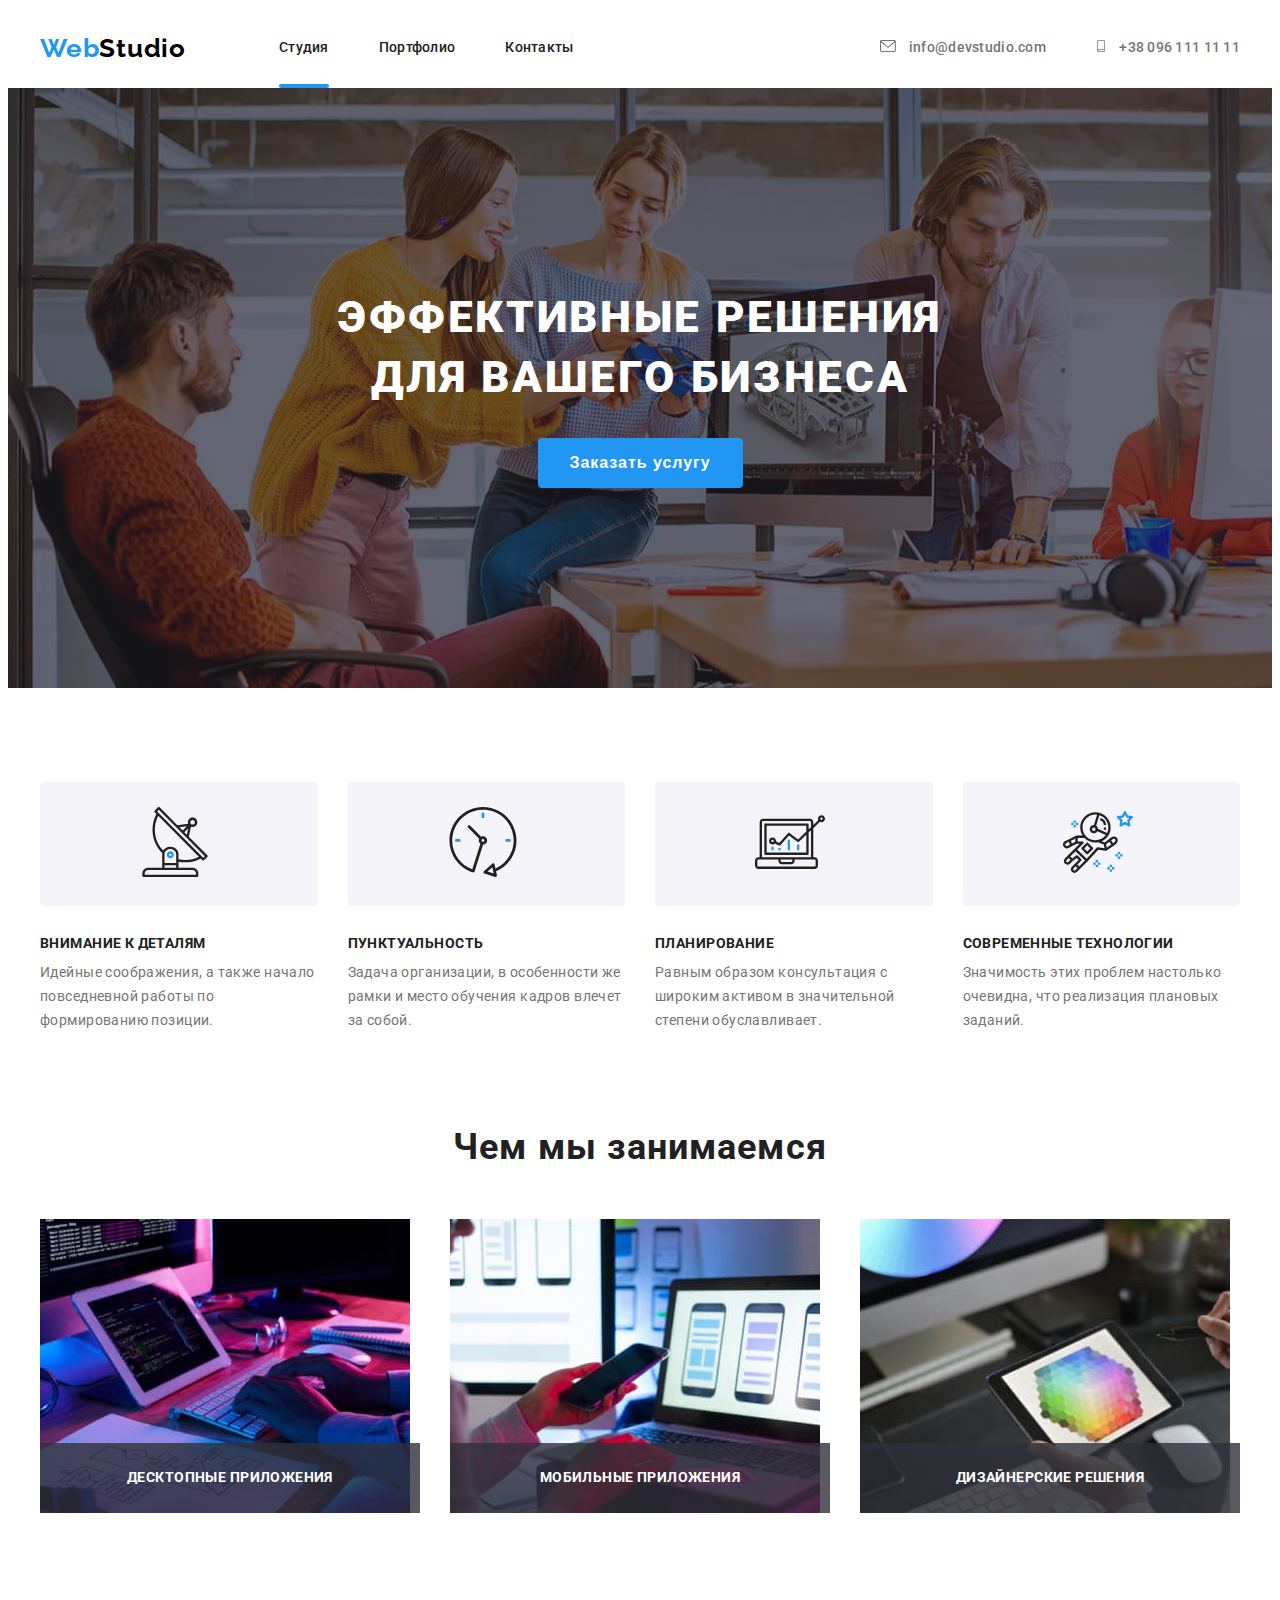
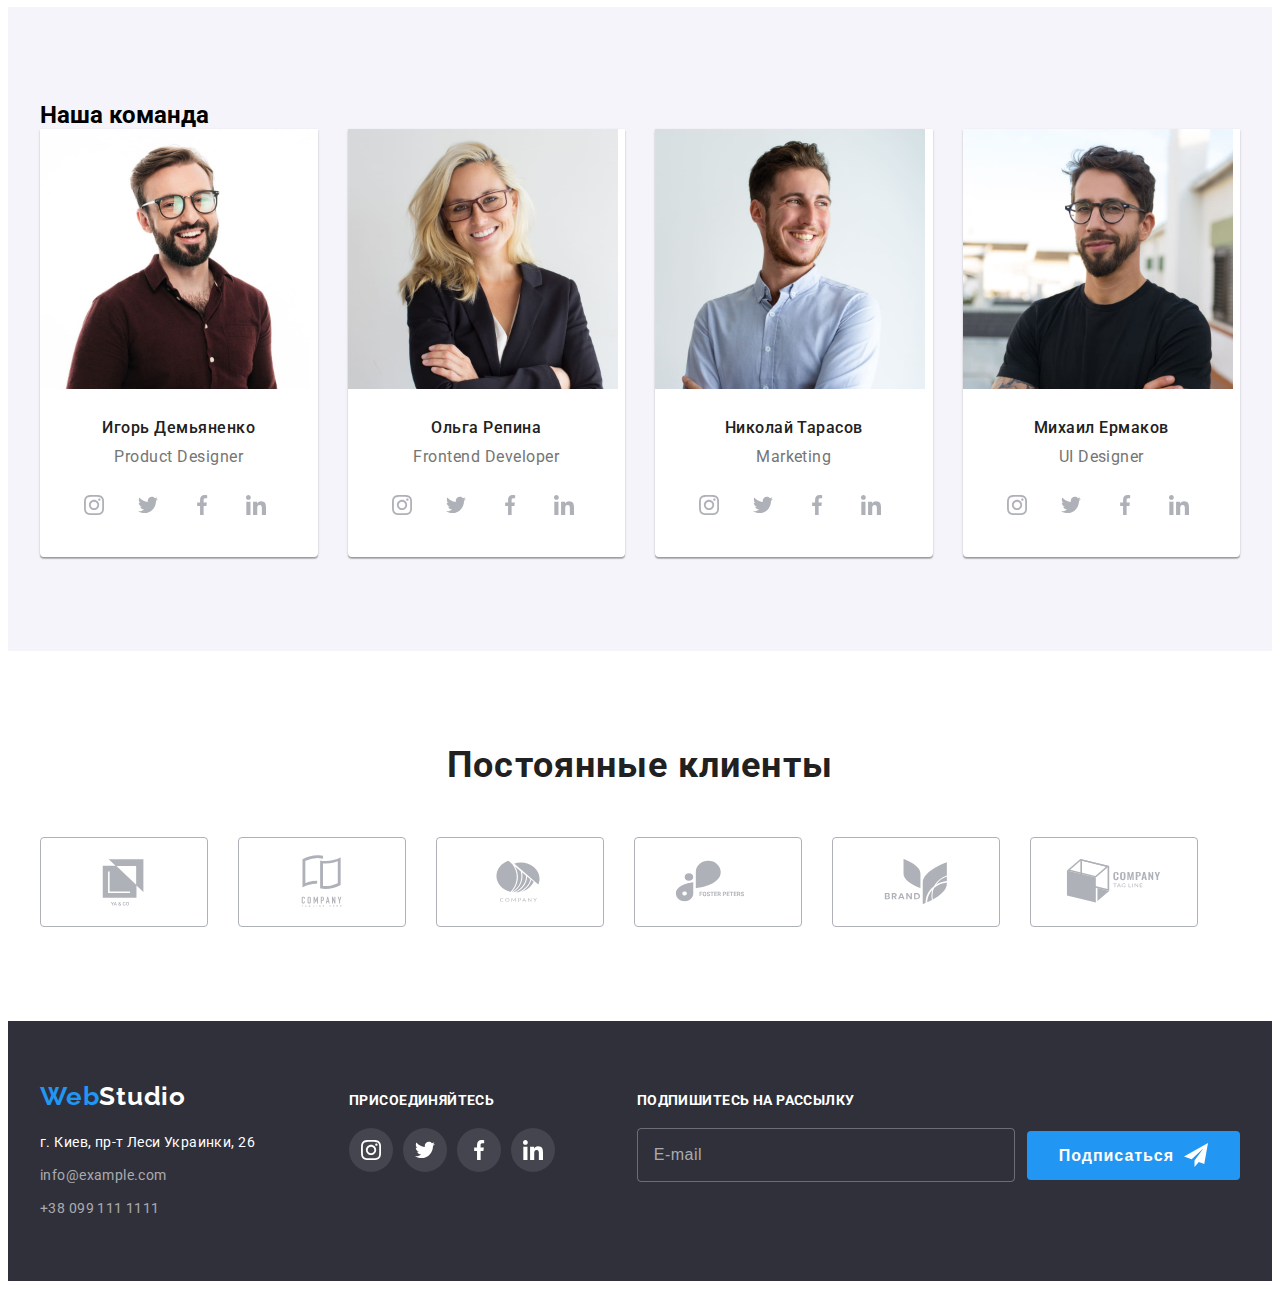
==== index.html @ 316cd16f "copy-hw-07" ====
<!DOCTYPE html>
<html lang="ru">
<head>
    <meta charset="UTF-8">
    <meta http-equiv="X-UA-Compatible" content="IE=edge">
    <meta name="viewport" content="width=device-width, initial-scale=1.0">
    <title>Document</title>
    <link rel="preconnect" href="https://fonts.googleapis.com">
    <link rel="preconnect" href="https://fonts.gstatic.com" crossorigin>
    <link href="https://fonts.googleapis.com/css2?family=Raleway:wght@700&family=Roboto:wght@400;500;700;900&display=swap"
        rel="stylesheet">
    <link rel="stylesheet" href="https://cdnjs.cloudflare.com/ajax/libs/modern-normalize/1.1.0/modern-normalize.min.css"
        integrity="sha512-wpPYUAdjBVSE4KJnH1VR1HeZfpl1ub8YT/NKx4PuQ5NmX2tKuGu6U/JRp5y+Y8XG2tV+wKQpNHVUX03MfMFn9Q=="
        crossorigin="anonymous" referrerpolicy="no-referrer" />
    <link rel="stylesheet" href="./css/styles.css">
    <link rel="stylesheet" href="./css/main.min.css">
</head>

<body>

    <header class="header">
        <div class="container flex-cont">
            <nav class="nav flex-cont">
                <a class="header__logo logo link" href="" lang="en"><span class="web">Web</span>Studio</a>
                <ul class="nav__list list">
                    <li class="nav__item"><a class="nav__link link transitions active" href="./index.html">Студия</a></li>
                    <li class="nav__item"><a class="nav__link link transitions" href="./portfolio.html">Портфолио</a></li>
                    <li class="nav__item"><a class="nav__link link transitions" href="">Контакты</a></li>
                </ul>
            </nav>
            <ul class="header__contacts-list list">
                <li class="header__contacts-item">
                    
                    <a class="header__contacts-link link transitions" href="mailto:info@devstudio.com">
                        <svg class="header__contacts-icon" width="16" height="12">
                            <use href="./images/sprite.svg#icon-envelope-1"></use>
                        </svg>
                        info@devstudio.com</a></li>
                <li class="header__contacts-item">
                    
                    <a class="header__contacts-link link transitions" href="tel:+380961111111">
                        <svg class="header__contacts-icon" width="10" height="12">
                            <use href="./images/sprite.svg#icon-smartphone-1"></use>
                        </svg>
                        +38 096 111 11 11</a></li>
            </ul>
        </div>
    </header>

    <main>

        <section class="hero section-dark-bg">
            <h1 class="hero__title">Эффективные решения<br> для вашего бизнеса</h1>
            <button class="hero__button-main button-main transitions" type="button" data-modal-open>Заказать услугу</button>
        </section>

        <section class="features section">
            <div class="container">
                <h2 class="visually-hidden">Особенности</h2>
                <ul class="features__list list">

                    <li class="features__item">
                        <div class="features__icon" >
                            <svg width="70" height="70">
                                <use href="./images/sprite.svg#icon-antenna-1-1"></use>
                            </svg>
                        </div>
                        <h3 class="features__title">Внимание к деталям</h3>
                        <p class="features__text">Идейные соображения, а также начало повседневной
                            работы по формированию позиции.</p>
                    </li>

                    <li class="features__item">
                        <div class="features__icon">
                            <svg width="70" height="70">
                                <use href="./images/sprite.svg#icon-clock-1-1"></use>
                            </svg>
                        </div>
                        <h3 class="features__title">Пунктуальность</h3>
                        <p class="features__text">Задача организации, в особенности же рамки
                            и место обучения кадров влечет за собой.</p>
                    </li>
                    <li class="features__item">
                        <div class="features__icon">
                            <svg width="70" height="70">
                                <use href="./images/sprite.svg#icon-diagram-1-1"></use>
                            </svg>
                        </div>
                        <h3 class="features__title">Планирование</h3>
                        <p class="features__text">Равным образом консультация с широким активом
                            в значительной степени обуславливает.</p>
                    </li>
                    <li class="features__item">
                        <div class="features__icon">
                            <svg width="70" height="70">
                                <use href="./images/sprite.svg#icon-astronaut-1-1"></use>
                            </svg>
                        </div>
                        <h3 class="features__title">Современные технологии</h3>
                        <p class="features__text">Значимость этих проблем настолько очевидна,
                            что реализация плановых заданий.</p>
                    </li>
                </ul>
            </div>
        </section>

        <section class="activities">
            <div class="container">
                <h2 class="activities__title">Чем мы занимаемся</h2>
                <ul class="activities__list list">
                    <li class="activities__item">
                        <img src="./images/whatwearedoing/img1.jpg" alt="Руки, котрорые пишут код"
                            width="370" height="294">
                        <div class="activities__label">Десктопные приложения</div>    
                    </li>
                    <li class="activities__item">
                        <img src="./images/whatwearedoing/img2.jpg" alt="Проверяют макет сайтя для телефона"
                            width="370" height="294">
                        <div class="activities__label">Мобильные приложения</div>
                    </li>
                    <li class="activities__item">
                        <img src="./images/whatwearedoing/img3.jpg" alt="Планшет, на котором цветной логотип"
                            width="370" height="294">
                        <div class="activities__label">Дизайнерские решения</div>
                    </li>
                </ul>
            </div>
        </section>

        <section class="ourteam section">
            <div class="container">
                <h2 class="ourteam-title">Наша команда</h2>
                <ul class="ourteam__card-list list">
                    <li class="ourteam__card-item">
                        <img src="./images/ourteam/img1.jpg" alt="Фото Игоря Демьяненко" width="270" height="260">
                        <h3 class="ourteam__name">Игорь Демьяненко</h3>
                        <p class="ourteam__profession" lang="en">Product Designer</p>
                        <ul class="ourteam__social-list list">
                            <li class="ourteam__social-item">
                                <a class="ourteam__social-link link transitions" href="">
                                    <svg class="ourteam__social-icon" width="20" height="20">
                                        <use class="transitions" href="./images/sprite.svg#icon-instagram-2-1"></use>
                                    </svg>
                                </a>       
                            </li>
                            <li class="ourteam__social-item">
                                <a class="ourteam__social-link link transitions" href="">
                                    <svg class="ourteam__social-icon" width="20" height="20">
                                        <use class="transitions" href="./images/sprite.svg#icon-twitter-1-1"></use>
                                    </svg>
                                </a>
                            </li>
                            <li class="ourteam__social-item">
                                <a class="ourteam__social-link link transitions" href="">
                                    <svg class="ourteam__social-icon" width="20" height="20">
                                        <use class="transitions" href="./images/sprite.svg#icon-facebook-1-1"></use>
                                    </svg>
                                </a>
                            </li>
                            <li class="ourteam__social-item">
                                <a class="ourteam__social-link link transitions" href="">
                                    <svg class="ourteam__social-icon" width="20" height="20">
                                        <use class="transitions" href="./images/sprite.svg#icon-linkedin-1-1"></use>
                                    </svg>
                                </a>
                            </li>
                        </ul>
                    </li>
                    <li class="ourteam__card-item">
                        <img src="./images/ourteam/img2.jpg" alt="Фото Ольги Репиной" width="270" height="260">
                        <h3 class="ourteam__name">Ольга Репина</h3>
                        <p class="ourteam__profession" lang="en">Frontend Developer</p>
                        <ul class="ourteam__social-list list">
                            <li class="ourteam__social-item">
                                <a class="ourteam__social-link link transitions" href="">
                                    <svg class="ourteam__social-icon" width="20" height="20">
                                        <use class="transitions" href="./images/sprite.svg#icon-instagram-2-1"></use>
                                    </svg>
                                </a>
                            </li>
                            <li class="ourteam__social-item">
                                <a class="ourteam__social-link link transitions" href="">
                                    <svg class="ourteam__social-icon" width="20" height="20">
                                        <use class="transitions" href="./images/sprite.svg#icon-twitter-1-1"></use>
                                    </svg>
                                </a>
                            </li>
                            <li class="ourteam__social-item">
                                <a class="ourteam__social-link link transitions" href="">
                                    <svg class="ourteam__social-icon" width="20" height="20">
                                        <use class="transitions" href="./images/sprite.svg#icon-facebook-1-1"></use>
                                    </svg>
                                </a>
                            </li>
                            <li class="ourteam__social-item">
                                <a class="ourteam__social-link link transitions" href="">
                                    <svg class="ourteam__social-icon" width="20" height="20">
                                        <use class="transitions" href="./images/sprite.svg#icon-linkedin-1-1"></use>
                                    </svg>
                                </a>
                            </li>
                        </ul>
                    </li>
                    <li class="ourteam__card-item">
                        <img src="./images/ourteam/img3.jpg" alt="Фото Николая Тарасова" width="270" height="260">
                        <h3 class="ourteam__name">Николай Тарасов</h3>
                        <p class="ourteam__profession" lang="en">Marketing</p>
                        <ul class="ourteam__social-list list">
                            <li class="ourteam__social-item">
                                <a class="ourteam__social-link link transitions" href="">
                                    <svg class="ourteam__social-icon" width="20" height="20">
                                        <use class="transitions" href="./images/sprite.svg#icon-instagram-2-1"></use>
                                    </svg>
                                </a>
                            </li>
                            <li class="ourteam__social-item">
                                <a class="ourteam__social-link link transitions" href="">
                                    <svg class="ourteam__social-icon" width="20" height="20">
                                        <use class="transitions" href="./images/sprite.svg#icon-twitter-1-1"></use>
                                    </svg>
                                </a>
                            </li>
                            <li class="ourteam__social-item">
                                <a class="ourteam__social-link link transitions" href="">
                                    <svg class="ourteam__social-icon" width="20" height="20">
                                        <use class="transitions" href="./images/sprite.svg#icon-facebook-1-1"></use>
                                    </svg>
                                </a>
                            </li>
                            <li class="ourteam__social-item">
                                <a class="ourteam__social-link link transitions" href="">
                                    <svg class="ourteam__social-icon" width="20" height="20">
                                        <use class="transitions" href="./images/sprite.svg#icon-linkedin-1-1"></use>
                                    </svg>
                                </a>
                            </li>
                        </ul>
                    </li>
                    <li class="ourteam__card-item">
                        <img src="./images/ourteam/img4.jpg" alt="Фото Михаила Ермакова" width="270" height="260">
                        <h3 class="ourteam__name">Михаил Ермаков</h3>
                        <p class="ourteam__profession" lang="en">UI Designer</p>
                        <ul class="ourteam__social-list list">
                            <li class="ourteam__social-item">
                                <a class="ourteam__social-link link transitions" href="">
                                    <svg class="ourteam__social-icon" width="20" height="20">
                                        <use class="transitions" href="./images/sprite.svg#icon-instagram-2-1"></use>
                                    </svg>
                                </a>
                            </li>
                            <li class="ourteam__social-item">
                                <a class="ourteam__social-link link transitions" href="">
                                    <svg class="ourteam__social-icon" width="20" height="20">
                                        <use class="transitions" href="./images/sprite.svg#icon-twitter-1-1"></use>
                                    </svg>
                                </a>
                            </li>
                            <li class="ourteam__social-item">
                                <a class="ourteam__social-link link transitions" href="">
                                    <svg class="ourteam__social-icon" width="20" height="20">
                                        <use class="transitions" href="./images/sprite.svg#icon-facebook-1-1"></use>
                                    </svg>
                                </a>
                            </li>
                            <li class="ourteam__social-item">
                                <a class="ourteam__social-link link transitions" href="">
                                    <svg class="ourteam__social-icon" width="20" height="20">
                                        <use class="transitions" href="./images/sprite.svg#icon-linkedin-1-1"></use>
                                    </svg>
                                </a>
                            </li>
                        </ul>
                    </li>
                </ul>
            </div>
        </section>

        <section class="clients section">
            <div class="container">
                <h2 class="clients__title">Постоянные клиенты</h2>
                <ul class="clients__list list">
                    <li class="clients__item">
                        <a class="clients__link link transitions" href="">
                            <svg class="clients__icon" width="106" height="60">
                                <use class="transitions" href="./images/sprite.svg#icon-Logo-6"></use>
                            </svg>
                        </a>
                    </li>
                    <li class="clients__item">
                        <a class="clients__link link transitions" href="">
                            <svg class="clients__icon" width="106" height="60">
                                <use class="transitions" href="./images/sprite.svg#icon-Logo-1-1"></use>
                            </svg>
                        </a>
                    </li>
                    <li class="clients__item">
                        <a class="clients__link link transitions" href="">
                            <svg class="clients__icon" width="106" height="60">
                                <use class="transitions" href="./images/sprite.svg#icon-Logo-2-1"></use>
                            </svg>
                        </a>
                    </li>
                    <li class="clients__item">
                        <a class="clients__link link transitions" href="">
                            <svg class="clients__icon" width="106" height="60">
                                <use class="transitions" href="./images/sprite.svg#icon-Logo-3-1"></use>
                            </svg>
                        </a>
                    </li>
                    <li class="clients__item">
                        <a class="clients__link link transitions" href="">
                            <svg class="clients__icon" width="106" height="60">
                                <use class="transitions" href="./images/sprite.svg#icon-Logo-4-1"></use>
                            </svg>
                        </a>
                    </li>
                    <li class="clients__item">
                        <a class="clients__link link transitions" href="">
                            <svg class="clients__icon" width="106" height="60">
                                <use class="transitions" href="./images/sprite.svg#icon-Logo-5-1"></use>
                            </svg>
                        </a>
                    </li>
                </ul>
            </div>
        </section>
    </main>

    <footer class="footer section-dark-bg">
        <h2 class="visually-hidden">Контакты<span lang="en">Webstudio</span></h2>
        <div class="container footer--flex">
            <div class="footer__contacts">   
                <a class="footer__logo link logo" href="" lang="en"><span class="web">Web</span>Studio</a>
                <address class="address footer__address">
                    <ul class="list">
                        <li class="address__item"><a class="address__link--white-text link"
                                href="https://goo.gl/maps/6n3pDnKZSii65f8L8" target="_blank" rel="noreferrer noopener">
                                г. Киев, пр-т Леси Украинки, 26</a>
                        </li>
                        <li class="address__item"><a class="address__link--grey-text link"
                                href="mailto:info@example.com">info@example.com</a>
                        </li>
                        <li class="address__item"><a class="address__link--grey-text link" 
                                href="tel:+380991111111">+38 099 111 1111</a>
                        </li>
                    </ul>
                </address>
            </div>

            <div class="footer__social">
                <h3 class="footer__title">Присоединяйтесь</h3>
                <ul class="footer__list list">
                    <li class="footer__item">
                        <a class="footer__link link transitions" href="">
                            <svg class="footer__icon" width="20" height="20">
                                <use href="./images/sprite.svg#icon-instagram-2-1"></use>
                            </svg>
                        </a>
                    </li>
                    <li class="footer__item">
                        <a class="footer__link link transitions" href="">
                            <svg class="footer__icon" width="20" height="20">
                                <use href="./images/sprite.svg#icon-twitter-1-1"></use>
                            </svg>
                        </a>
                    </li>
                    <li class="footer__item">
                        <a class="footer__link link transitions" href="">
                            <svg class="footer__icon" width="20" height="20">
                                <use href="./images/sprite.svg#icon-facebook-1-1"></use>
                            </svg>
                        </a>
                    </li>
                    <li class="footer__item">
                        <a class="footer__link link transitions" href="">
                            <svg class="footer__icon" width="20" height="20">
                                <use href="./images/sprite.svg#icon-linkedin-1-1"></use>
                            </svg>
                        </a>
                    </li>
                </ul>
            </div>

            <div class="footer__subscribe">
                <form action="#">
                    <h3 class="footer__title">Подпишитесь на рассылку</h3>
                    <div class="footer__form-field">
                        <input class="footer__input" type="email" name="subscribe-email" placeholder="E-mail"> 
                        <button class="footer__button-main button-main transitions" type="submit"><span>Подписаться</span>
                            <svg class="button-main__icon--right" width="24" height="24">
                                <use href="./images/sprite.svg#icon-icon-send-1"></use>
                            </svg>
                        </button>
                    </div>
                    
                </form>

            </div>

        </div>
    </footer>

    <div class="backdrop is-hidden" data-modal>
        <div class="modal modal-window">
            <button class="modal__close-button close-button" type="button" data-modal-close>
                <svg class="close-button__icon" width="18" height="18">
                    <use href="./images/sprite.svg#icon-close-black-opt"></use>
                </svg>
            </button>

            <form action="#">
                <b class="modal__form-title">Оставьте свои данные, мы вам перезвоним</b>

                <label class="modal__label modal__input-label">
                    Имя
                    <div class="modal__input-field">
                        <input class="modal__input transitions" type="text" name="person">
                        <svg class="modal__input-icon transitions" width="12" height="12">
                            <use href="./images/sprite.svg#icon-person-1"></use>
                        </svg>
                    </div>   
                </label>

                <label class="modal__label modal__input-label">
                    Телефон
                    <div class="modal__input-field">
                        <input class="modal__input transitions" type="tel" name="phone">
                        <svg class="modal__input-icon transitions" width="13" height="13">
                            <use href="./images/sprite.svg#icon-phone-1"></use>
                        </svg>
                    </div>   
                </label>

                <label class="modal__label modal__input-label">
                    Почта
                    <div class="modal__input-field">
                        <input class="modal__input transitions" type="email" name="email">
                        <svg class="modal__input-icon transitions" width="15" height="12">
                            <use href="./images/sprite.svg#icon-email-1"></use>
                        </svg>
                    </div>
                </label>

                <label class="modal__label modal__textarea-label">
                    Комментарий
                    <textarea class="modal__textarea transitions" name="comment" placeholder="Введите текст"></textarea>
                </label>

                <label class="checkbox modal__checkbox">
                    <input class="checkbox__input visually-hidden" type="checkbox" name="policy">
                    <div class="checkbox__wraper">
                        <svg class="checkbox__icon transitions" width="12" height="8">
                            <use href="./images/sprite.svg#icon-check-1"></use>
                        </svg>
                        <span class="modal__checkbox-text modal__checkbox-font">Соглашаюсь с рассылкой и принимаю 
                            <a href="" class="modal__policy-link modal__checkbox-font">Условия договора</a>
                        </span>
                    </div>     
                </label>

                <button class="modal__button-main button-main transitions" 
                        type="submit" data-modal-open>Отправить</button>
            </form>

        </div>
    </div>

<script src="./js/modal.js"></script>
</body>
</html>
---- css/main.min.css ----
:root{--logo-web-color: #2196f3;--logo-studio-header-color: #000000;--logo-studio-footer-color: #ffffff;--main-title-color: #212121;--main-text-color: #757575;--accent-color: #2196f3;--darkbg-text-color: #ffffff;--first-bg-color: #2f303a;--second-bg-color: #f5f4fa;--icon-color: #afb1b8;--main-btn-hover-bg-color: #188ce8}body{font-family:'Roboto', sans-serif}p,h1,h2,h3,h4,h5,h6{margin-top:0;margin-bottom:0}ul{margin-top:0;margin-bottom:0;padding-left:0}img{display:block;max-width:100%;height:auto}.link{text-decoration:none}.list{list-style:none}.visually-hidden{position:absolute;width:1px;height:1px;margin:-1px;padding:0;overflow:hidden;border:0;clip:rect(0 0 0 0)}.section{padding-top:94px;padding-bottom:94px}.container{width:1200px;padding-left:15px;padding-right:15px;margin:0 auto}.is-hidden{opacity:0;pointer-events:none;visibility:hidden}.active{position:relative;color:var(--accent-color)}.active::after{content:'';display:block;position:absolute;left:0;bottom:0;width:100%;height:4px;background-color:var(--accent-color);border-radius:2px}.flex-cont,.checkbox__wraper,.footer__form-field,.footer__button-main{display:flex;align-items:center}.button-main{border:0px;border-radius:4px;background:var(--accent-color);font-weight:700;font-size:16px;line-height:1.87;letter-spacing:.06em;color:#fff}.button-main:hover,.button-main:focus{background-color:var(--main-btn-hover-bg-color);box-shadow:0px 4px 4px rgba(0,0,0,0.15)}.close-button{display:block;padding:6px;background:#ffffff;border:1px solid rgba(0,0,0,0.1);border-radius:50%}.close-button__icon{display:block}.transitions{transition-property:background-color, color, box-shadow, fill, border-color;transition-duration:250ms;transition-timing-function:cubic-bezier(0.4, 0, 0.2, 1)}.logo{display:block;margin-right:93px;font-family:Raleway, sans-serif;font-weight:700;font-size:26px;line-height:1.19;letter-spacing:0.03em}.web{color:var(--logo-web-color)}.nav__list{display:flex}.nav__item:not(:last-child){margin-right:50px}.nav__link,.header__contacts-link{display:block;padding-top:32px;padding-bottom:32px;font-weight:500;font-size:14px;line-height:1.14;letter-spacing:.02em;color:var(--main-title-color)}.nav__link:hover,.header__contacts-link:hover,.nav__link:focus,.header__contacts-link:focus{color:var(--accent-color)}.filter{display:flex;justify-content:center}.filter__item:not(:last-child){margin-right:8px}.filter__button{padding:6px 22px;font-weight:500;font-size:16px;line-height:1.62;letter-spacing:.03em;color:var(--main-title-color);background-color:var(--second-bg-color);border:0px;border-radius:4px}.filter__button:hover,.filter__button:focus{background-color:var(--accent-color);color:var(--darkbg-text-color);box-shadow:0px 3px 1px rgba(0,0,0,0.1),0px 1px 2px rgba(0,0,0,0.08),0px 2px 2px rgba(0,0,0,0.12)}.address{font-style:normal;font-weight:400;font-size:14px;line-height:1.71;letter-spacing:0.03em}.address__item:not(:first-child){margin-top:9px}.address__link--white-text{color:var(--darkbg-text-color)}.address__link--grey-text{color:rgba(255,255,255,0.6)}.backdrop{position:fixed;top:0;left:0;width:100vw;height:100vh;background-color:rgba(0,0,0,0.2)}.modal-window{position:absolute;background-color:#ffffff;box-shadow:0px 1px 3px rgba(0,0,0,0.12),0px 1px 1px rgba(0,0,0,0.14),0px 2px 1px rgba(0,0,0,0.2);border-radius:4px}.checkbox{display:block}.checkbox__input:focus+.checkbox__wraper .checkbox__icon{background-color:var(--accent-color);border:none}.checkbox__icon{margin-right:8px;width:16px;height:15px;border:2px solid #212121;border-radius:2px}.header--border-bottom{border-bottom:1px solid #ececec}.header__logo{color:var(--logo-studio-header-color)}.header__contacts-link{color:var(--main-text-color)}.header__contacts-link:hover,.header__contacts-link:focus{color:var(--accent-color)}.header__contacts-list{display:flex;margin-left:auto}.header__contacts-item:not(:last-child){margin-right:50px}.header__contacts-icon{margin-right:10px;fill:currentColor}.hero{padding-top:200px;padding-bottom:200px;text-align:center;background-image:linear-gradient(rgba(47,48,58,0.4), rgba(47,48,58,0.4)),url(../images/hero/hero-img-opt.jpg)}.section-dark-bg{background-color:var(--first-bg-color)}.hero__title{font-weight:900;font-size:44px;line-height:1.36;letter-spacing:.06em;color:var(--darkbg-text-color);text-transform:uppercase}.hero__button-main{margin-top:30px;padding:10px 32px}.features__list{display:flex;margin-right:-30px}.features__item{flex-basis:calc(100% / 4 - 30px);margin-right:30px}.features__icon{padding:25px 100px;background-color:var(--second-bg-color);border-radius:4px}.features__title{margin-top:30px;text-transform:uppercase;font-weight:700;font-size:14px;line-height:1.14;letter-spacing:.03em;color:var(--main-title-color)}.features__text{margin-top:10px;font-weight:400;font-size:14px;line-height:1.71;letter-spacing:.03em;color:var(--main-text-color)}.activities{padding-bottom:94px}.activities__list{display:flex;margin-right:-30px}.activities__item{position:relative;flex-basis:calc(100% / 3 - 30px);margin-right:30px}.activities__label{position:absolute;width:100%;left:0;bottom:0;padding-top:27px;padding-bottom:27px;text-align:center;text-transform:uppercase;background-color:rgba(47,48,58,0.8);font-weight:700;font-size:14px;line-height:1.14;letter-spacing:.03em;color:var(--darkbg-text-color)}.activities__title,.ourteam__title,.clients__title{margin-bottom:50px;text-align:center;font-weight:700;font-size:36px;line-height:1.16;letter-spacing:.03em;color:var(--main-title-color)}.ourteam{background-color:var(--second-bg-color)}.ourteam__card-list{display:flex;margin-right:-30px}.ourteam__card-item{flex-basis:calc(100% / 4 - 30px);margin-right:30px;padding-bottom:30px;background-color:#ffffff;text-align:center;box-shadow:0px 1px 3px rgba(0,0,0,0.12),0px 1px 1px rgba(0,0,0,0.14),0px 2px 1px rgba(0,0,0,0.2);border-radius:0px 0px 4px 4px}.ourteam__name{margin-top:30px;font-weight:500;font-size:16px;line-height:1.18;letter-spacing:.03em;color:var(--main-title-color)}.ourteam__profession{margin-top:10px;font-weight:400;font-size:16px;line-height:1.18;letter-spacing:.03em;color:var(--main-text-color)}.ourteam__social-list{display:flex;align-items:center;margin-top:16px;padding-left:32px;padding-right:32px}.ourteam__social-link{display:block;padding:12px;border-radius:50%}.ourteam__social-link:hover,.ourteam__social-link:focus,.ourteam__social-link:hover use,.ourteam__social-link:focus use{background-color:var(--accent-color);fill:var(--darkbg-text-color)}.ourteam__social-item:not(:last-child){margin-right:10px}.ourteam__social-icon{display:block;fill:var(--icon-color)}.clients__list{display:flex;flex-wrap:wrap;margin-right:-30px}.clients__item{margin-right:30px}.clients__link{display:block;padding:14px 30px;border:1px solid var(--icon-color);border-radius:4px}.clients__link:hover,.clients__link:focus,.clients__link:hover use,.clients__link:focus use{border-color:var(--accent-color);fill:var(--accent-color)}.clients__icon{display:block;fill:var(--icon-color)}.portfolio__list{display:flex;flex-wrap:wrap;margin-top:50px;margin-right:-30px;margin-bottom:-30px}.portfolio__item{flex-basis:calc(100% / 3 - 30px);margin-right:30px;margin-bottom:30px}.portfolio__link{display:block}.portfolio__link:hover,.portfolio__link:focus{box-shadow:0px 1px 1px rgba(0,0,0,0.12),0px 4px 4px rgba(0,0,0,0.06),1px 4px 6px rgba(0,0,0,0.16)}.portfolio__card-thumb{position:relative;overflow:hidden}.portfolio__overlay{position:absolute;width:100%;height:100%;left:0;top:100%;overflow:auto;padding:63px 24px;font-weight:400;font-size:18px;line-height:1.56;letter-spacing:.03em;color:var(--darkbg-text-color);background-color:rgba(33,150,243,0.9);transition:top 250ms cubic-bezier(0.4, 0, 0.2, 1)}.portfolio__link:hover .portfolio__overlay,.portfolio__link:focus .portfolio__overlay{top:0}.portfolio__card-text{padding:20px 24px;border-left:1px solid #eeeeee;border-right:1px solid #eeeeee;border-bottom:1px solid #eeeeee}.portfolio__title{font-weight:700;font-size:18px;line-height:2;letter-spacing:.06em;color:var(--main-title-color)}.portfolio__category{margin-top:4px;font-weight:400;font-size:16px;line-height:1.87;letter-spacing:.03em;color:var(--main-text-color)}.footer--flex{display:flex}.footer__contacts{margin-right:70px;padding-top:60px;padding-bottom:60px}.footer__logo{color:var(--logo-studio-footer-color)}.footer__address{margin-top:20px}.footer__social,.footer__subscribe{padding-top:72px}.footer__title{font-weight:700;font-size:14px;line-height:1.14;letter-spacing:.03em;color:var(--darkbg-text-color);text-transform:uppercase}.footer__list{display:flex;margin-top:20px}.footer__item:not(:last-child){margin-right:10px}.footer__link{display:block;padding:12px;fill:var(--darkbg-text-color);background:rgba(255,255,255,0.1);border-radius:50%}.footer__link:hover,.footer__link:focus{background-color:var(--accent-color)}.footer__icon{display:block}.footer__subscribe{margin-left:auto}.footer__form-field{margin-top:20px}.footer__input{margin-right:12px;padding-left:16px;width:358px;height:50px;color:#ffffff;background-color:transparent;border:1px solid rgba(255,255,255,0.3);border-radius:4px;outline:none}.footer__input::placeholder{font-weight:400;font-size:16px;line-height:1.25;letter-spacing:.03em;color:rgba(255,255,255,0.6)}.footer__button-main{margin-top:0px;padding:10px 32px}.button-main__icon--right{margin-left:10px}.modal{top:50%;left:50%;width:528px;min-height:581px;padding:40px;transform:translate(-50%, -50%)}.modal__close-button{position:absolute;top:8px;right:8px}.modal__close-button:hover use,.modal__close-button:focus use{fill:var(--accent-color)}.modal__form-title{display:block;margin-bottom:12px;text-align:center;font-size:20px;line-height:1.15;letter-spacing:0.03em;color:var(--main-title-color)}.modal__input-label{display:block;margin-bottom:10px}.modal__label{font-weight:400;font-size:12px;line-height:1.16;letter-spacing:.01em;color:var(--main-text-color)}.modal__input-field{position:relative;margin-top:4px}.modal__input,.modal__textarea:focus{display:block;width:100%;padding:12px 42px;border:1px solid rgba(33,33,33,0.2);border-radius:4px}.modal__input:focus,.modal__textarea:focus{border-color:var(--accent-color);outline:none}.modal__input-icon{display:block;position:absolute;top:50%;left:20px;transform:translate(-50%, -50%)}.modal__input:focus+.modal__input-icon,.modal__textarea:focus+.modal__input-icon{fill:var(--accent-color)}.modal__textarea-label{display:block;margin-bottom:20px}.modal__textarea{display:block;resize:none;margin-top:4px;padding:12px 16px;width:100%;height:120px;border:1px solid rgba(33,33,33,0.2);border-radius:4px}.modal__textarea::placeholder{font-family:Roboto;font-weight:400;font-size:12px;line-height:1.16;letter-spacing:.01em;color:rgba(117,117,117,0.5)}.modal__checkbox{margin-bottom:30px}.modal__checkbox-font{font-weight:400;font-size:14px;line-height:1.71;letter-spacing:0.03em}.modal__checkbox-text{color:#757575}.modal__policy-link{color:var(--accent-color)}.modal__button-main{display:block;margin:0 auto;padding:10px 55px}
/*# sourceMappingURL=main.min.css.map */
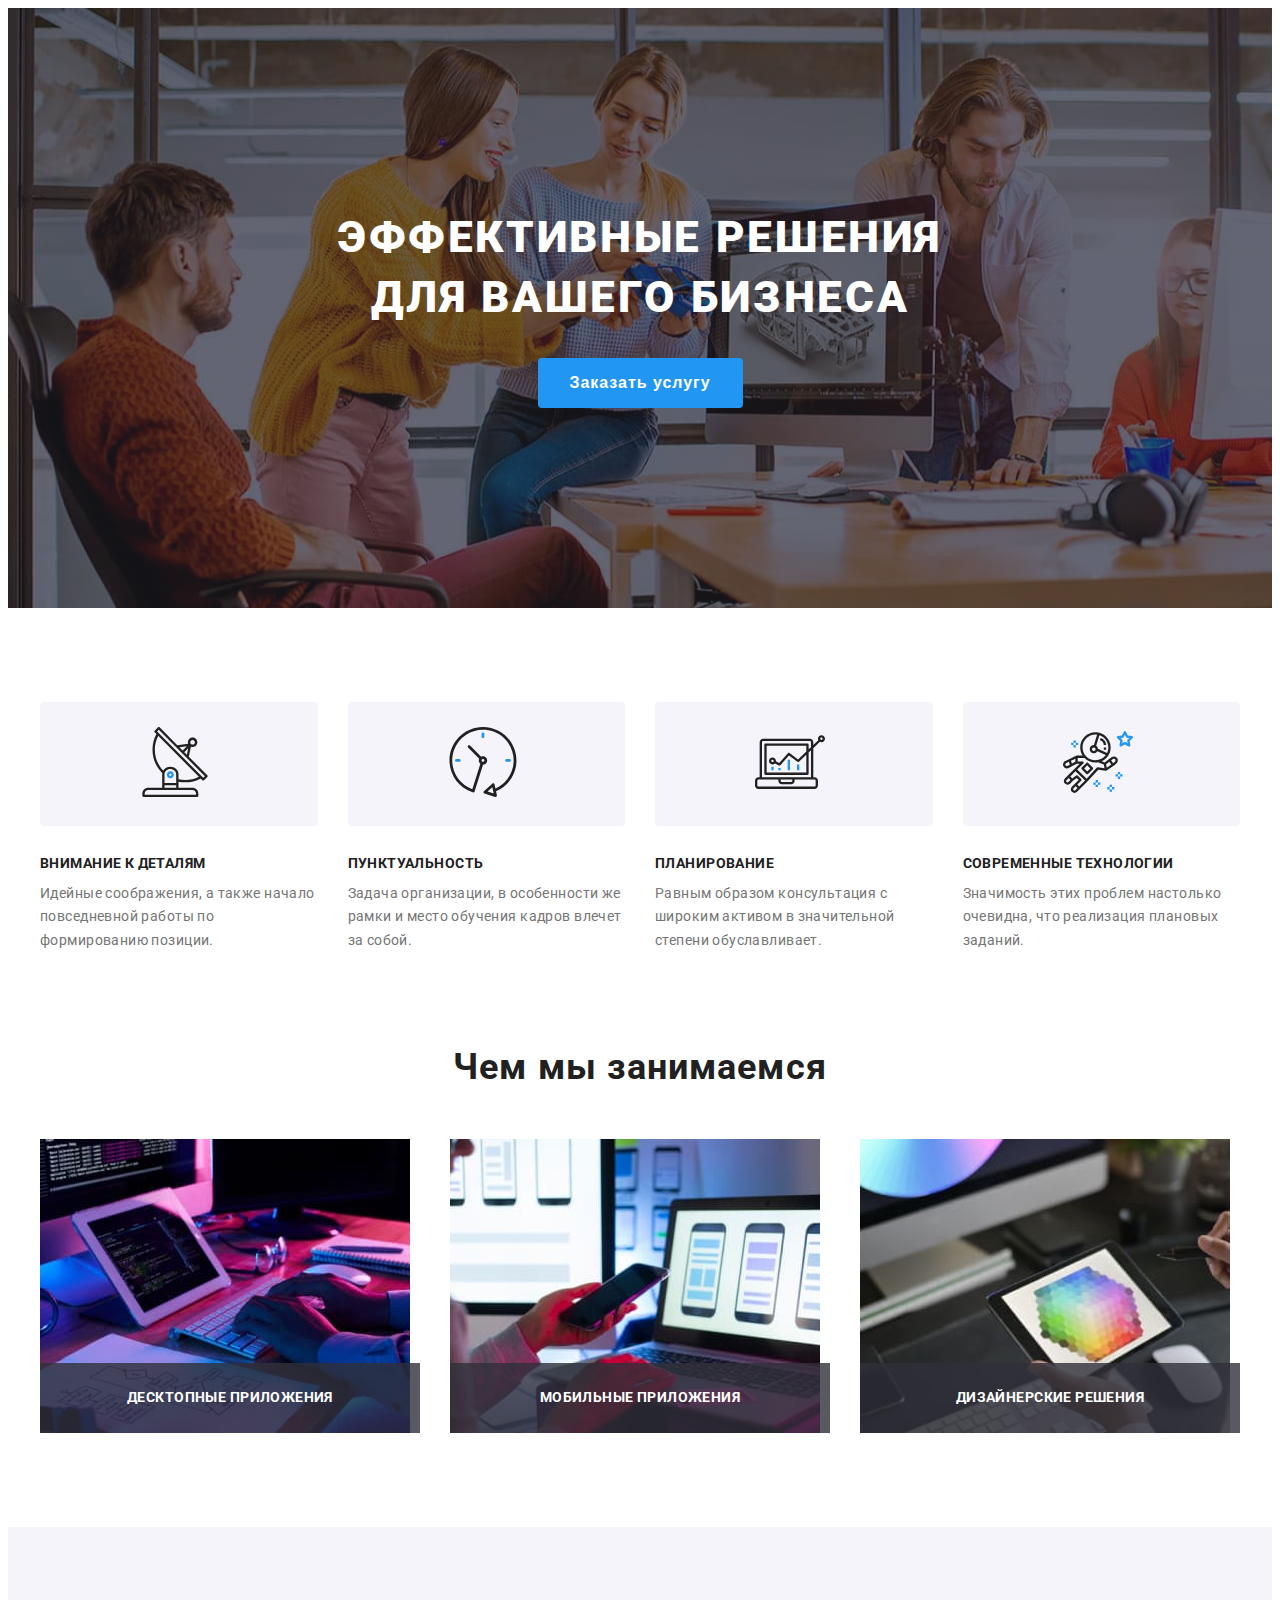
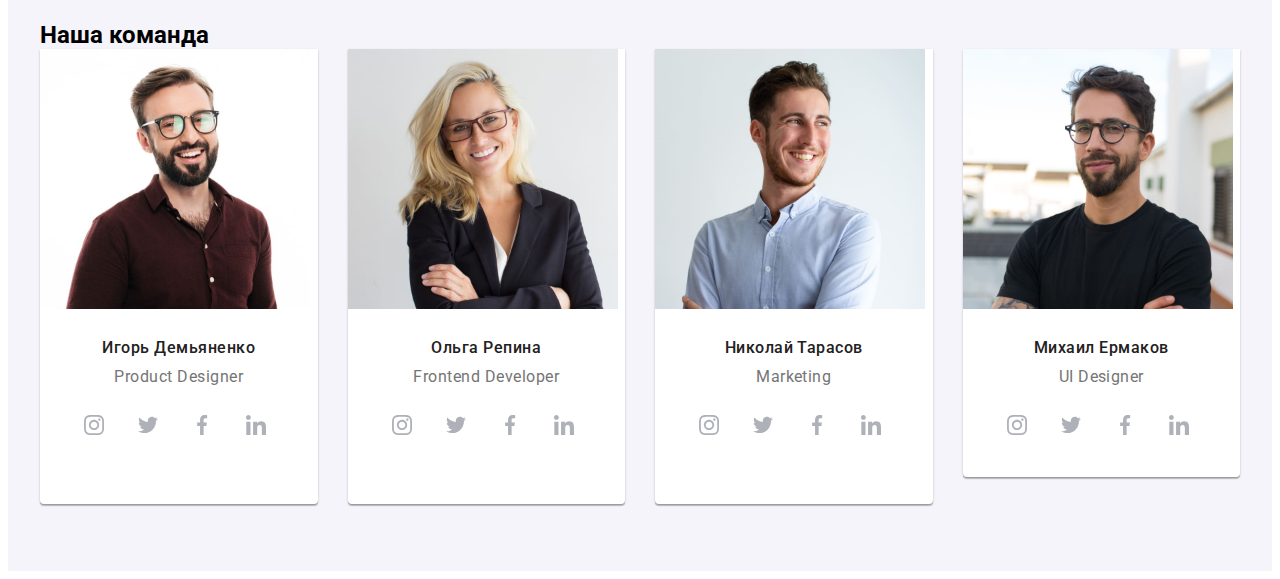
==== commit bfbb97b6: "adaptive-ourteam" ====
--- a/index.html
+++ b/index.html
@@ -18,7 +18,7 @@
 
 <body>
 
-    <header class="header">
+    <!-- <header class="header">
         <div class="container flex-cont">
             <nav class="nav flex-cont">
                 <a class="header__logo logo link" href="" lang="en"><span class="web">Web</span>Studio</a>
@@ -45,7 +45,7 @@
                         +38 096 111 11 11</a></li>
             </ul>
         </div>
-    </header>
+    </header> -->
 
     <main>
 
@@ -102,7 +102,7 @@
                     </li>
                 </ul>
             </div>
-        </section>
+        </section> 
 
         <section class="activities">
             <div class="container">
@@ -275,7 +275,7 @@
             </div>
         </section>
 
-        <section class="clients section">
+        <!-- <section class="clients section">
             <div class="container">
                 <h2 class="clients__title">Постоянные клиенты</h2>
                 <ul class="clients__list list">
@@ -323,10 +323,10 @@
                     </li>
                 </ul>
             </div>
-        </section>
+        </section> -->
     </main>
 
-    <footer class="footer section-dark-bg">
+    <!-- <footer class="footer section-dark-bg">
         <h2 class="visually-hidden">Контакты<span lang="en">Webstudio</span></h2>
         <div class="container footer--flex">
             <div class="footer__contacts">   
@@ -398,7 +398,7 @@
             </div>
 
         </div>
-    </footer>
+    </footer> -->
 
     <div class="backdrop is-hidden" data-modal>
         <div class="modal modal-window">
--- a/css/main.min.css
+++ b/css/main.min.css
@@ -1,2 +1,2 @@
-:root{--logo-web-color: #2196f3;--logo-studio-header-color: #000000;--logo-studio-footer-color: #ffffff;--main-title-color: #212121;--main-text-color: #757575;--accent-color: #2196f3;--darkbg-text-color: #ffffff;--first-bg-color: #2f303a;--second-bg-color: #f5f4fa;--icon-color: #afb1b8;--main-btn-hover-bg-color: #188ce8}body{font-family:'Roboto', sans-serif}p,h1,h2,h3,h4,h5,h6{margin-top:0;margin-bottom:0}ul{margin-top:0;margin-bottom:0;padding-left:0}img{display:block;max-width:100%;height:auto}.link{text-decoration:none}.list{list-style:none}.visually-hidden{position:absolute;width:1px;height:1px;margin:-1px;padding:0;overflow:hidden;border:0;clip:rect(0 0 0 0)}.section{padding-top:94px;padding-bottom:94px}.container{width:1200px;padding-left:15px;padding-right:15px;margin:0 auto}.is-hidden{opacity:0;pointer-events:none;visibility:hidden}.active{position:relative;color:var(--accent-color)}.active::after{content:'';display:block;position:absolute;left:0;bottom:0;width:100%;height:4px;background-color:var(--accent-color);border-radius:2px}.flex-cont,.checkbox__wraper,.footer__form-field,.footer__button-main{display:flex;align-items:center}.button-main{border:0px;border-radius:4px;background:var(--accent-color);font-weight:700;font-size:16px;line-height:1.87;letter-spacing:.06em;color:#fff}.button-main:hover,.button-main:focus{background-color:var(--main-btn-hover-bg-color);box-shadow:0px 4px 4px rgba(0,0,0,0.15)}.close-button{display:block;padding:6px;background:#ffffff;border:1px solid rgba(0,0,0,0.1);border-radius:50%}.close-button__icon{display:block}.transitions{transition-property:background-color, color, box-shadow, fill, border-color;transition-duration:250ms;transition-timing-function:cubic-bezier(0.4, 0, 0.2, 1)}.logo{display:block;margin-right:93px;font-family:Raleway, sans-serif;font-weight:700;font-size:26px;line-height:1.19;letter-spacing:0.03em}.web{color:var(--logo-web-color)}.nav__list{display:flex}.nav__item:not(:last-child){margin-right:50px}.nav__link,.header__contacts-link{display:block;padding-top:32px;padding-bottom:32px;font-weight:500;font-size:14px;line-height:1.14;letter-spacing:.02em;color:var(--main-title-color)}.nav__link:hover,.header__contacts-link:hover,.nav__link:focus,.header__contacts-link:focus{color:var(--accent-color)}.filter{display:flex;justify-content:center}.filter__item:not(:last-child){margin-right:8px}.filter__button{padding:6px 22px;font-weight:500;font-size:16px;line-height:1.62;letter-spacing:.03em;color:var(--main-title-color);background-color:var(--second-bg-color);border:0px;border-radius:4px}.filter__button:hover,.filter__button:focus{background-color:var(--accent-color);color:var(--darkbg-text-color);box-shadow:0px 3px 1px rgba(0,0,0,0.1),0px 1px 2px rgba(0,0,0,0.08),0px 2px 2px rgba(0,0,0,0.12)}.address{font-style:normal;font-weight:400;font-size:14px;line-height:1.71;letter-spacing:0.03em}.address__item:not(:first-child){margin-top:9px}.address__link--white-text{color:var(--darkbg-text-color)}.address__link--grey-text{color:rgba(255,255,255,0.6)}.backdrop{position:fixed;top:0;left:0;width:100vw;height:100vh;background-color:rgba(0,0,0,0.2)}.modal-window{position:absolute;background-color:#ffffff;box-shadow:0px 1px 3px rgba(0,0,0,0.12),0px 1px 1px rgba(0,0,0,0.14),0px 2px 1px rgba(0,0,0,0.2);border-radius:4px}.checkbox{display:block}.checkbox__input:focus+.checkbox__wraper .checkbox__icon{background-color:var(--accent-color);border:none}.checkbox__icon{margin-right:8px;width:16px;height:15px;border:2px solid #212121;border-radius:2px}.header--border-bottom{border-bottom:1px solid #ececec}.header__logo{color:var(--logo-studio-header-color)}.header__contacts-link{color:var(--main-text-color)}.header__contacts-link:hover,.header__contacts-link:focus{color:var(--accent-color)}.header__contacts-list{display:flex;margin-left:auto}.header__contacts-item:not(:last-child){margin-right:50px}.header__contacts-icon{margin-right:10px;fill:currentColor}.hero{padding-top:200px;padding-bottom:200px;text-align:center;background-image:linear-gradient(rgba(47,48,58,0.4), rgba(47,48,58,0.4)),url(../images/hero/hero-img-opt.jpg)}.section-dark-bg{background-color:var(--first-bg-color)}.hero__title{font-weight:900;font-size:44px;line-height:1.36;letter-spacing:.06em;color:var(--darkbg-text-color);text-transform:uppercase}.hero__button-main{margin-top:30px;padding:10px 32px}.features__list{display:flex;margin-right:-30px}.features__item{flex-basis:calc(100% / 4 - 30px);margin-right:30px}.features__icon{padding:25px 100px;background-color:var(--second-bg-color);border-radius:4px}.features__title{margin-top:30px;text-transform:uppercase;font-weight:700;font-size:14px;line-height:1.14;letter-spacing:.03em;color:var(--main-title-color)}.features__text{margin-top:10px;font-weight:400;font-size:14px;line-height:1.71;letter-spacing:.03em;color:var(--main-text-color)}.activities{padding-bottom:94px}.activities__list{display:flex;margin-right:-30px}.activities__item{position:relative;flex-basis:calc(100% / 3 - 30px);margin-right:30px}.activities__label{position:absolute;width:100%;left:0;bottom:0;padding-top:27px;padding-bottom:27px;text-align:center;text-transform:uppercase;background-color:rgba(47,48,58,0.8);font-weight:700;font-size:14px;line-height:1.14;letter-spacing:.03em;color:var(--darkbg-text-color)}.activities__title,.ourteam__title,.clients__title{margin-bottom:50px;text-align:center;font-weight:700;font-size:36px;line-height:1.16;letter-spacing:.03em;color:var(--main-title-color)}.ourteam{background-color:var(--second-bg-color)}.ourteam__card-list{display:flex;margin-right:-30px}.ourteam__card-item{flex-basis:calc(100% / 4 - 30px);margin-right:30px;padding-bottom:30px;background-color:#ffffff;text-align:center;box-shadow:0px 1px 3px rgba(0,0,0,0.12),0px 1px 1px rgba(0,0,0,0.14),0px 2px 1px rgba(0,0,0,0.2);border-radius:0px 0px 4px 4px}.ourteam__name{margin-top:30px;font-weight:500;font-size:16px;line-height:1.18;letter-spacing:.03em;color:var(--main-title-color)}.ourteam__profession{margin-top:10px;font-weight:400;font-size:16px;line-height:1.18;letter-spacing:.03em;color:var(--main-text-color)}.ourteam__social-list{display:flex;align-items:center;margin-top:16px;padding-left:32px;padding-right:32px}.ourteam__social-link{display:block;padding:12px;border-radius:50%}.ourteam__social-link:hover,.ourteam__social-link:focus,.ourteam__social-link:hover use,.ourteam__social-link:focus use{background-color:var(--accent-color);fill:var(--darkbg-text-color)}.ourteam__social-item:not(:last-child){margin-right:10px}.ourteam__social-icon{display:block;fill:var(--icon-color)}.clients__list{display:flex;flex-wrap:wrap;margin-right:-30px}.clients__item{margin-right:30px}.clients__link{display:block;padding:14px 30px;border:1px solid var(--icon-color);border-radius:4px}.clients__link:hover,.clients__link:focus,.clients__link:hover use,.clients__link:focus use{border-color:var(--accent-color);fill:var(--accent-color)}.clients__icon{display:block;fill:var(--icon-color)}.portfolio__list{display:flex;flex-wrap:wrap;margin-top:50px;margin-right:-30px;margin-bottom:-30px}.portfolio__item{flex-basis:calc(100% / 3 - 30px);margin-right:30px;margin-bottom:30px}.portfolio__link{display:block}.portfolio__link:hover,.portfolio__link:focus{box-shadow:0px 1px 1px rgba(0,0,0,0.12),0px 4px 4px rgba(0,0,0,0.06),1px 4px 6px rgba(0,0,0,0.16)}.portfolio__card-thumb{position:relative;overflow:hidden}.portfolio__overlay{position:absolute;width:100%;height:100%;left:0;top:100%;overflow:auto;padding:63px 24px;font-weight:400;font-size:18px;line-height:1.56;letter-spacing:.03em;color:var(--darkbg-text-color);background-color:rgba(33,150,243,0.9);transition:top 250ms cubic-bezier(0.4, 0, 0.2, 1)}.portfolio__link:hover .portfolio__overlay,.portfolio__link:focus .portfolio__overlay{top:0}.portfolio__card-text{padding:20px 24px;border-left:1px solid #eeeeee;border-right:1px solid #eeeeee;border-bottom:1px solid #eeeeee}.portfolio__title{font-weight:700;font-size:18px;line-height:2;letter-spacing:.06em;color:var(--main-title-color)}.portfolio__category{margin-top:4px;font-weight:400;font-size:16px;line-height:1.87;letter-spacing:.03em;color:var(--main-text-color)}.footer--flex{display:flex}.footer__contacts{margin-right:70px;padding-top:60px;padding-bottom:60px}.footer__logo{color:var(--logo-studio-footer-color)}.footer__address{margin-top:20px}.footer__social,.footer__subscribe{padding-top:72px}.footer__title{font-weight:700;font-size:14px;line-height:1.14;letter-spacing:.03em;color:var(--darkbg-text-color);text-transform:uppercase}.footer__list{display:flex;margin-top:20px}.footer__item:not(:last-child){margin-right:10px}.footer__link{display:block;padding:12px;fill:var(--darkbg-text-color);background:rgba(255,255,255,0.1);border-radius:50%}.footer__link:hover,.footer__link:focus{background-color:var(--accent-color)}.footer__icon{display:block}.footer__subscribe{margin-left:auto}.footer__form-field{margin-top:20px}.footer__input{margin-right:12px;padding-left:16px;width:358px;height:50px;color:#ffffff;background-color:transparent;border:1px solid rgba(255,255,255,0.3);border-radius:4px;outline:none}.footer__input::placeholder{font-weight:400;font-size:16px;line-height:1.25;letter-spacing:.03em;color:rgba(255,255,255,0.6)}.footer__button-main{margin-top:0px;padding:10px 32px}.button-main__icon--right{margin-left:10px}.modal{top:50%;left:50%;width:528px;min-height:581px;padding:40px;transform:translate(-50%, -50%)}.modal__close-button{position:absolute;top:8px;right:8px}.modal__close-button:hover use,.modal__close-button:focus use{fill:var(--accent-color)}.modal__form-title{display:block;margin-bottom:12px;text-align:center;font-size:20px;line-height:1.15;letter-spacing:0.03em;color:var(--main-title-color)}.modal__input-label{display:block;margin-bottom:10px}.modal__label{font-weight:400;font-size:12px;line-height:1.16;letter-spacing:.01em;color:var(--main-text-color)}.modal__input-field{position:relative;margin-top:4px}.modal__input,.modal__textarea:focus{display:block;width:100%;padding:12px 42px;border:1px solid rgba(33,33,33,0.2);border-radius:4px}.modal__input:focus,.modal__textarea:focus{border-color:var(--accent-color);outline:none}.modal__input-icon{display:block;position:absolute;top:50%;left:20px;transform:translate(-50%, -50%)}.modal__input:focus+.modal__input-icon,.modal__textarea:focus+.modal__input-icon{fill:var(--accent-color)}.modal__textarea-label{display:block;margin-bottom:20px}.modal__textarea{display:block;resize:none;margin-top:4px;padding:12px 16px;width:100%;height:120px;border:1px solid rgba(33,33,33,0.2);border-radius:4px}.modal__textarea::placeholder{font-family:Roboto;font-weight:400;font-size:12px;line-height:1.16;letter-spacing:.01em;color:rgba(117,117,117,0.5)}.modal__checkbox{margin-bottom:30px}.modal__checkbox-font{font-weight:400;font-size:14px;line-height:1.71;letter-spacing:0.03em}.modal__checkbox-text{color:#757575}.modal__policy-link{color:var(--accent-color)}.modal__button-main{display:block;margin:0 auto;padding:10px 55px}
+:root{--logo-web-color: #2196f3;--logo-studio-header-color: #000000;--logo-studio-footer-color: #ffffff;--main-title-color: #212121;--main-text-color: #757575;--accent-color: #2196f3;--darkbg-text-color: #ffffff;--first-bg-color: #2f303a;--second-bg-color: #f5f4fa;--icon-color: #afb1b8;--main-btn-hover-bg-color: #188ce8}body{font-family:'Roboto', sans-serif}p,h1,h2,h3,h4,h5,h6{margin-top:0;margin-bottom:0}ul{margin-top:0;margin-bottom:0;padding-left:0}img{display:block;max-width:100%;height:auto}.link{text-decoration:none}.list{list-style:none}.visually-hidden{position:absolute;width:1px;height:1px;margin:-1px;padding:0;overflow:hidden;border:0;clip:rect(0 0 0 0)}@media screen and (max-width: 1199px){.section{padding-top:60px;padding-bottom:60px}}@media screen and (min-width: 1200px){.section{padding-top:94px;padding-bottom:94px}}.container{width:100%;padding-left:15px;padding-right:15px;margin-left:auto;margin-right:auto}@media screen and (min-width: 480px){.container{width:480px}}@media screen and (min-width: 768px){.container{width:768px}}@media screen and (min-width: 1200px){.container{width:1200px}}.is-hidden{opacity:0;pointer-events:none;visibility:hidden}.active{position:relative;color:var(--accent-color)}.active::after{content:'';display:block;position:absolute;left:0;bottom:0;width:100%;height:4px;background-color:var(--accent-color);border-radius:2px}.flex-cont,.checkbox__wraper,.footer__form-field,.footer__button-main{display:flex;align-items:center}.button-main{border:0px;border-radius:4px;background:var(--accent-color);font-weight:700;font-size:16px;line-height:1.87;letter-spacing:.06em;color:#fff}.button-main:hover,.button-main:focus{background-color:var(--main-btn-hover-bg-color);box-shadow:0px 4px 4px rgba(0,0,0,0.15)}.close-button{display:block;padding:6px;background:#ffffff;border:1px solid rgba(0,0,0,0.1);border-radius:50%}.close-button__icon{display:block}.transitions{transition-property:background-color, color, box-shadow, fill, border-color;transition-duration:250ms;transition-timing-function:cubic-bezier(0.4, 0, 0.2, 1)}.logo{display:block;margin-right:93px;font-family:Raleway, sans-serif;font-weight:700;font-size:26px;line-height:1.19;letter-spacing:0.03em}.web{color:var(--logo-web-color)}.nav__list{display:flex}.nav__item:not(:last-child){margin-right:50px}.nav__link,.header__contacts-link{display:block;padding-top:32px;padding-bottom:32px;font-weight:500;font-size:14px;line-height:1.14;letter-spacing:.02em;color:var(--main-title-color)}.nav__link:hover,.header__contacts-link:hover,.nav__link:focus,.header__contacts-link:focus{color:var(--accent-color)}.filter{display:flex;justify-content:center}.filter__item:not(:last-child){margin-right:8px}.filter__button{padding:6px 22px;font-weight:500;font-size:16px;line-height:1.62;letter-spacing:.03em;color:var(--main-title-color);background-color:var(--second-bg-color);border:0px;border-radius:4px}.filter__button:hover,.filter__button:focus{background-color:var(--accent-color);color:var(--darkbg-text-color);box-shadow:0px 3px 1px rgba(0,0,0,0.1),0px 1px 2px rgba(0,0,0,0.08),0px 2px 2px rgba(0,0,0,0.12)}.address{font-style:normal;font-weight:400;font-size:14px;line-height:1.71;letter-spacing:0.03em}.address__item:not(:first-child){margin-top:9px}.address__link--white-text{color:var(--darkbg-text-color)}.address__link--grey-text{color:rgba(255,255,255,0.6)}.backdrop{position:fixed;top:0;left:0;width:100vw;height:100vh;background-color:rgba(0,0,0,0.2)}.modal-window{position:absolute;background-color:#ffffff;box-shadow:0px 1px 3px rgba(0,0,0,0.12),0px 1px 1px rgba(0,0,0,0.14),0px 2px 1px rgba(0,0,0,0.2);border-radius:4px}.checkbox{display:block}.checkbox__input:focus+.checkbox__wraper .checkbox__icon{background-color:var(--accent-color);border:none}.checkbox__icon{margin-right:8px;width:16px;height:15px;border:2px solid #212121;border-radius:2px}.header--border-bottom{border-bottom:1px solid #ececec}.header__logo{color:var(--logo-studio-header-color)}.header__contacts-link{color:var(--main-text-color)}.header__contacts-link:hover,.header__contacts-link:focus{color:var(--accent-color)}.header__contacts-list{display:flex;margin-left:auto}.header__contacts-item:not(:last-child){margin-right:50px}.header__contacts-icon{margin-right:10px;fill:currentColor}.hero{text-align:center;background-image:linear-gradient(rgba(47,48,58,0.4), rgba(47,48,58,0.4)),url(../images/hero/hero-img-opt.jpg)}@media screen and (max-width: 1199px){.hero{padding-top:118px;padding-bottom:118px}}@media screen and (min-width: 1200px){.hero{padding-top:200px;padding-bottom:200px}}.section-dark-bg{background-color:var(--first-bg-color)}.hero__title{text-transform:uppercase}@media screen and (max-width: 1199px){.hero__title{font-weight:900;font-size:26px;line-height:1.62;letter-spacing:.06em;color:var(--darkbg-text-color)}}@media screen and (min-width: 1200px){.hero__title{font-weight:900;font-size:44px;line-height:1.36;letter-spacing:.06em;color:var(--darkbg-text-color)}}.hero__button-main{margin-top:30px;padding:10px 32px}@media screen and (min-width: 768px){.features__list{display:flex;flex-wrap:wrap;margin:-15px}}@media screen and (min-width: 768px){.features__item{flex-basis:calc(100% / 2 - 30px);margin:15px}}@media screen and (min-width: 1200px){.features__item{flex-basis:calc(100% / 4 - 30px)}}@media screen and (max-width: 767px){.features__item:not(:last-child){margin-bottom:30px}}.features__icon{padding:25px 100px;background-color:var(--second-bg-color);border-radius:4px}@media screen and (max-width: 1199px){.features__icon{text-align:center}}.features__title{margin-top:30px;text-transform:uppercase;font-weight:700;font-size:14px;line-height:1.14;letter-spacing:.03em;color:var(--main-title-color)}@media screen and (max-width: 767px){.features__title{text-align:center}}.features__text{margin-top:10px;font-weight:400;font-size:14px;line-height:1.71;letter-spacing:.03em;color:var(--main-text-color)}.activities{padding-bottom:94px}@media screen and (max-width: 1199px){.activities{display:none}}.activities__list{display:flex;margin-right:-30px}.activities__item{position:relative;flex-basis:calc(100% / 3 - 30px);margin-right:30px}.activities__label{position:absolute;width:100%;left:0;bottom:0;padding-top:27px;padding-bottom:27px;text-align:center;text-transform:uppercase;background-color:rgba(47,48,58,0.8);font-weight:700;font-size:14px;line-height:1.14;letter-spacing:.03em;color:var(--darkbg-text-color)}.activities__title,.clients__title{margin-bottom:50px;text-align:center;font-weight:700;font-size:36px;line-height:1.16;letter-spacing:.03em;color:var(--main-title-color)}.ourteam{background-color:var(--second-bg-color)}@media screen and (max-width: 1199px){.ourteam__title{margin-bottom:30px;text-align:center;font-weight:700;font-size:28px;line-height:1.17;letter-spacing:.03em;color:var(--main-title-color)}}@media screen and (min-width: 1200px){.ourteam__title{margin-bottom:50px;font-weight:700;font-size:36px;line-height:1.16;letter-spacing:.03em;color:var(--main-title-color)}}@media screen and (min-width: 768px){.ourteam__card-list{display:flex;flex-wrap:wrap;margin-right:-30px;margin-bottom:-30px}}.ourteam__card-item{padding-bottom:30px;background-color:#ffffff;text-align:center;box-shadow:0px 1px 3px rgba(0,0,0,0.12),0px 1px 1px rgba(0,0,0,0.14),0px 2px 1px rgba(0,0,0,0.2);border-radius:0px 0px 4px 4px}@media screen and (min-width: 768px){.ourteam__card-item{flex-basis:calc(100% / 2 - 30px);margin-right:30px;margin-bottom:30px}}@media screen and (min-width: 1200px){.ourteam__card-item{flex-basis:calc(100% / 4 - 30px)}}.ourteam__card-item:not(:last-child){margin-bottom:3px}.ourteam__name{margin-top:30px;font-weight:500;font-size:16px;line-height:1.18;letter-spacing:.03em;color:var(--main-title-color)}.ourteam__profession{margin-top:10px;font-weight:400;font-size:16px;line-height:1.18;letter-spacing:.03em;color:var(--main-text-color)}.ourteam__social-list{display:flex;align-items:center;margin-top:16px;padding-left:32px;padding-right:32px}.ourteam__social-link{display:block;padding:12px;border-radius:50%}.ourteam__social-link:hover,.ourteam__social-link:focus,.ourteam__social-link:hover use,.ourteam__social-link:focus use{background-color:var(--accent-color);fill:var(--darkbg-text-color)}.ourteam__social-item:not(:last-child){margin-right:10px}.ourteam__social-icon{display:block;fill:var(--icon-color)}.clients__list{display:flex;flex-wrap:wrap;margin-right:-30px}.clients__item{margin-right:30px}.clients__link{display:block;padding:14px 30px;border:1px solid var(--icon-color);border-radius:4px}.clients__link:hover,.clients__link:focus,.clients__link:hover use,.clients__link:focus use{border-color:var(--accent-color);fill:var(--accent-color)}.clients__icon{display:block;fill:var(--icon-color)}.portfolio__list{display:flex;flex-wrap:wrap;margin-top:50px;margin-right:-30px;margin-bottom:-30px}.portfolio__item{flex-basis:calc(100% / 3 - 30px);margin-right:30px;margin-bottom:30px}.portfolio__link{display:block}.portfolio__link:hover,.portfolio__link:focus{box-shadow:0px 1px 1px rgba(0,0,0,0.12),0px 4px 4px rgba(0,0,0,0.06),1px 4px 6px rgba(0,0,0,0.16)}.portfolio__card-thumb{position:relative;overflow:hidden}.portfolio__overlay{position:absolute;width:100%;height:100%;left:0;top:100%;overflow:auto;padding:63px 24px;font-weight:400;font-size:18px;line-height:1.56;letter-spacing:.03em;color:var(--darkbg-text-color);background-color:rgba(33,150,243,0.9);transition:top 250ms cubic-bezier(0.4, 0, 0.2, 1)}.portfolio__link:hover .portfolio__overlay,.portfolio__link:focus .portfolio__overlay{top:0}.portfolio__card-text{padding:20px 24px;border-left:1px solid #eeeeee;border-right:1px solid #eeeeee;border-bottom:1px solid #eeeeee}.portfolio__title{font-weight:700;font-size:18px;line-height:2;letter-spacing:.06em;color:var(--main-title-color)}.portfolio__category{margin-top:4px;font-weight:400;font-size:16px;line-height:1.87;letter-spacing:.03em;color:var(--main-text-color)}.footer--flex{display:flex}.footer__contacts{margin-right:70px;padding-top:60px;padding-bottom:60px}.footer__logo{color:var(--logo-studio-footer-color)}.footer__address{margin-top:20px}.footer__social,.footer__subscribe{padding-top:72px}.footer__title{font-weight:700;font-size:14px;line-height:1.14;letter-spacing:.03em;color:var(--darkbg-text-color);text-transform:uppercase}.footer__list{display:flex;margin-top:20px}.footer__item:not(:last-child){margin-right:10px}.footer__link{display:block;padding:12px;fill:var(--darkbg-text-color);background:rgba(255,255,255,0.1);border-radius:50%}.footer__link:hover,.footer__link:focus{background-color:var(--accent-color)}.footer__icon{display:block}.footer__subscribe{margin-left:auto}.footer__form-field{margin-top:20px}.footer__input{margin-right:12px;padding-left:16px;width:358px;height:50px;color:#ffffff;background-color:transparent;border:1px solid rgba(255,255,255,0.3);border-radius:4px;outline:none}.footer__input::placeholder{font-weight:400;font-size:16px;line-height:1.25;letter-spacing:.03em;color:rgba(255,255,255,0.6)}.footer__button-main{margin-top:0px;padding:10px 32px}.button-main__icon--right{margin-left:10px}.modal{top:50%;left:50%;width:528px;min-height:581px;padding:40px;transform:translate(-50%, -50%)}.modal__close-button{position:absolute;top:8px;right:8px}.modal__close-button:hover use,.modal__close-button:focus use{fill:var(--accent-color)}.modal__form-title{display:block;margin-bottom:12px;text-align:center;font-size:20px;line-height:1.15;letter-spacing:0.03em;color:var(--main-title-color)}.modal__input-label{display:block;margin-bottom:10px}.modal__label{font-weight:400;font-size:12px;line-height:1.16;letter-spacing:.01em;color:var(--main-text-color)}.modal__input-field{position:relative;margin-top:4px}.modal__input,.modal__textarea:focus{display:block;width:100%;padding:12px 42px;border:1px solid rgba(33,33,33,0.2);border-radius:4px}.modal__input:focus,.modal__textarea:focus{border-color:var(--accent-color);outline:none}.modal__input-icon{display:block;position:absolute;top:50%;left:20px;transform:translate(-50%, -50%)}.modal__input:focus+.modal__input-icon,.modal__textarea:focus+.modal__input-icon{fill:var(--accent-color)}.modal__textarea-label{display:block;margin-bottom:20px}.modal__textarea{display:block;resize:none;margin-top:4px;padding:12px 16px;width:100%;height:120px;border:1px solid rgba(33,33,33,0.2);border-radius:4px}.modal__textarea::placeholder{font-family:Roboto;font-weight:400;font-size:12px;line-height:1.16;letter-spacing:.01em;color:rgba(117,117,117,0.5)}.modal__checkbox{margin-bottom:30px}.modal__checkbox-font{font-weight:400;font-size:14px;line-height:1.71;letter-spacing:0.03em}.modal__checkbox-text{color:#757575}.modal__policy-link{color:var(--accent-color)}.modal__button-main{display:block;margin:0 auto;padding:10px 55px}
 /*# sourceMappingURL=main.min.css.map */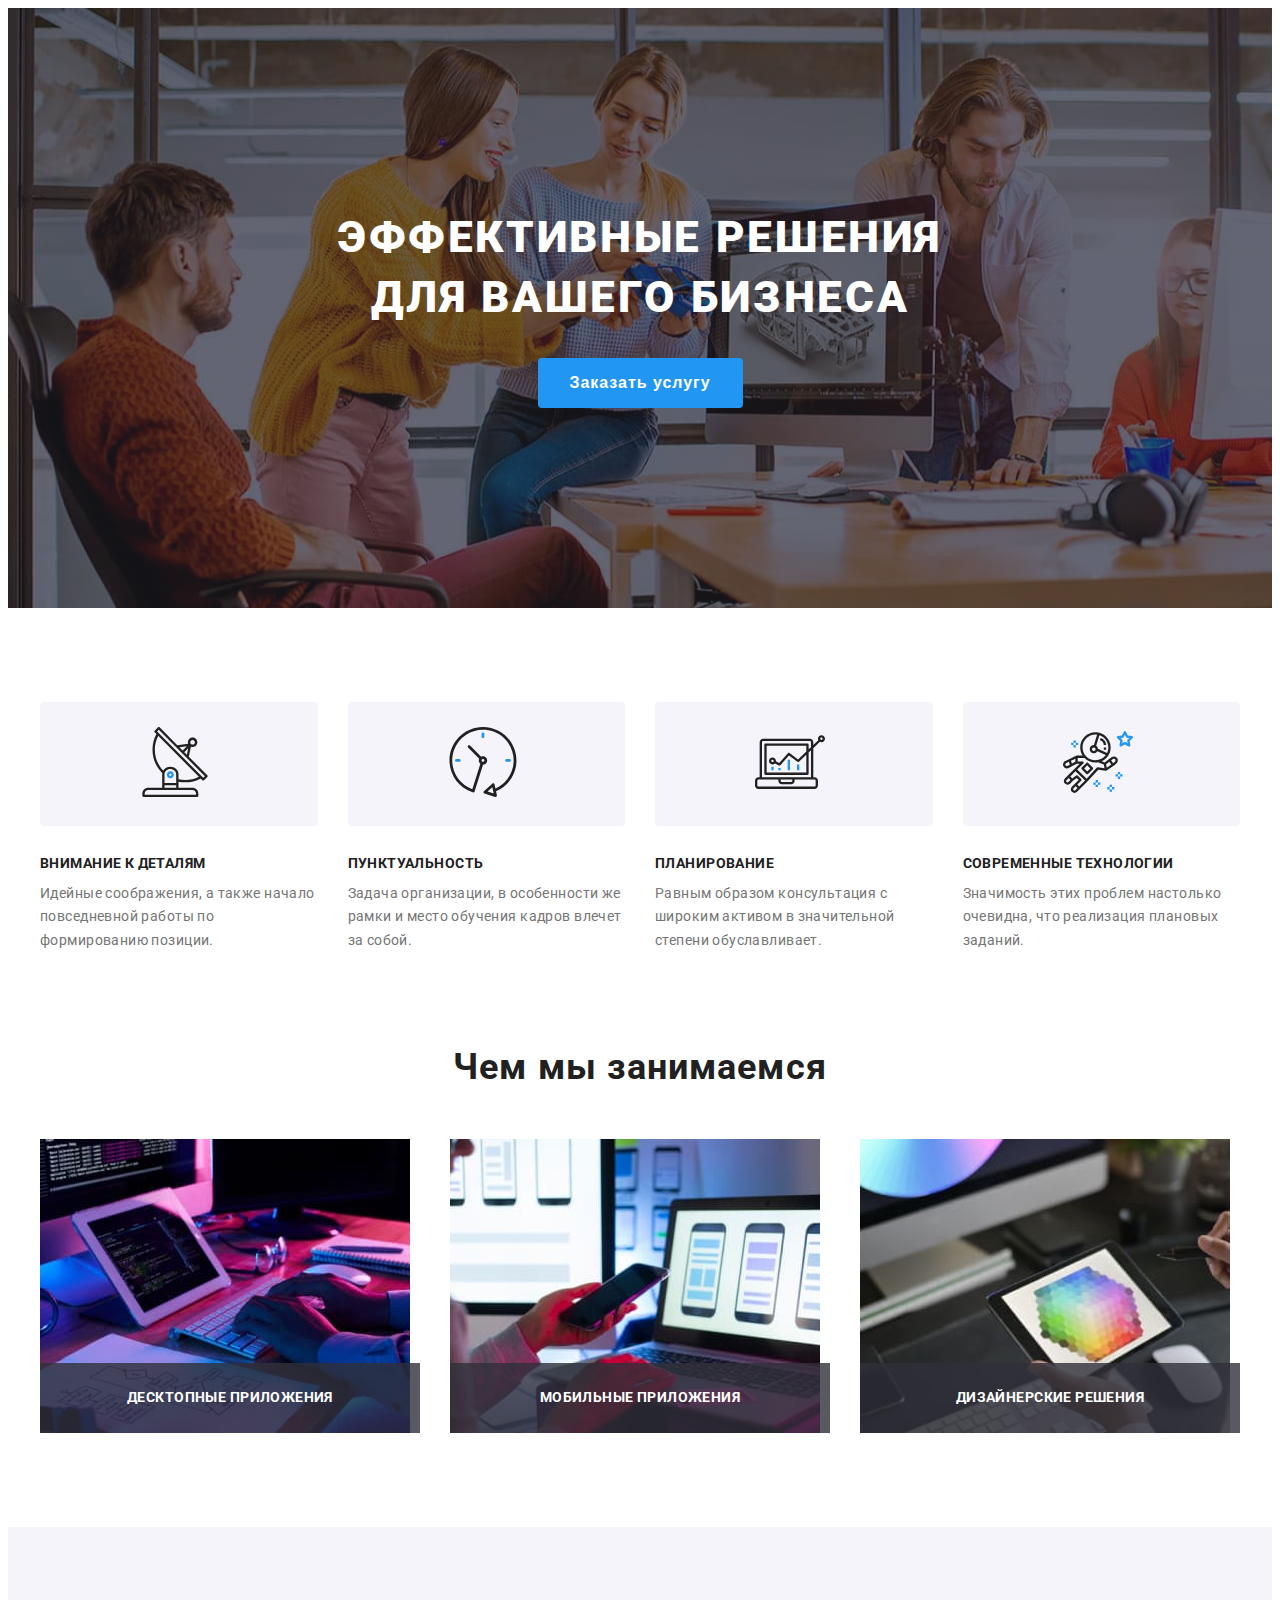
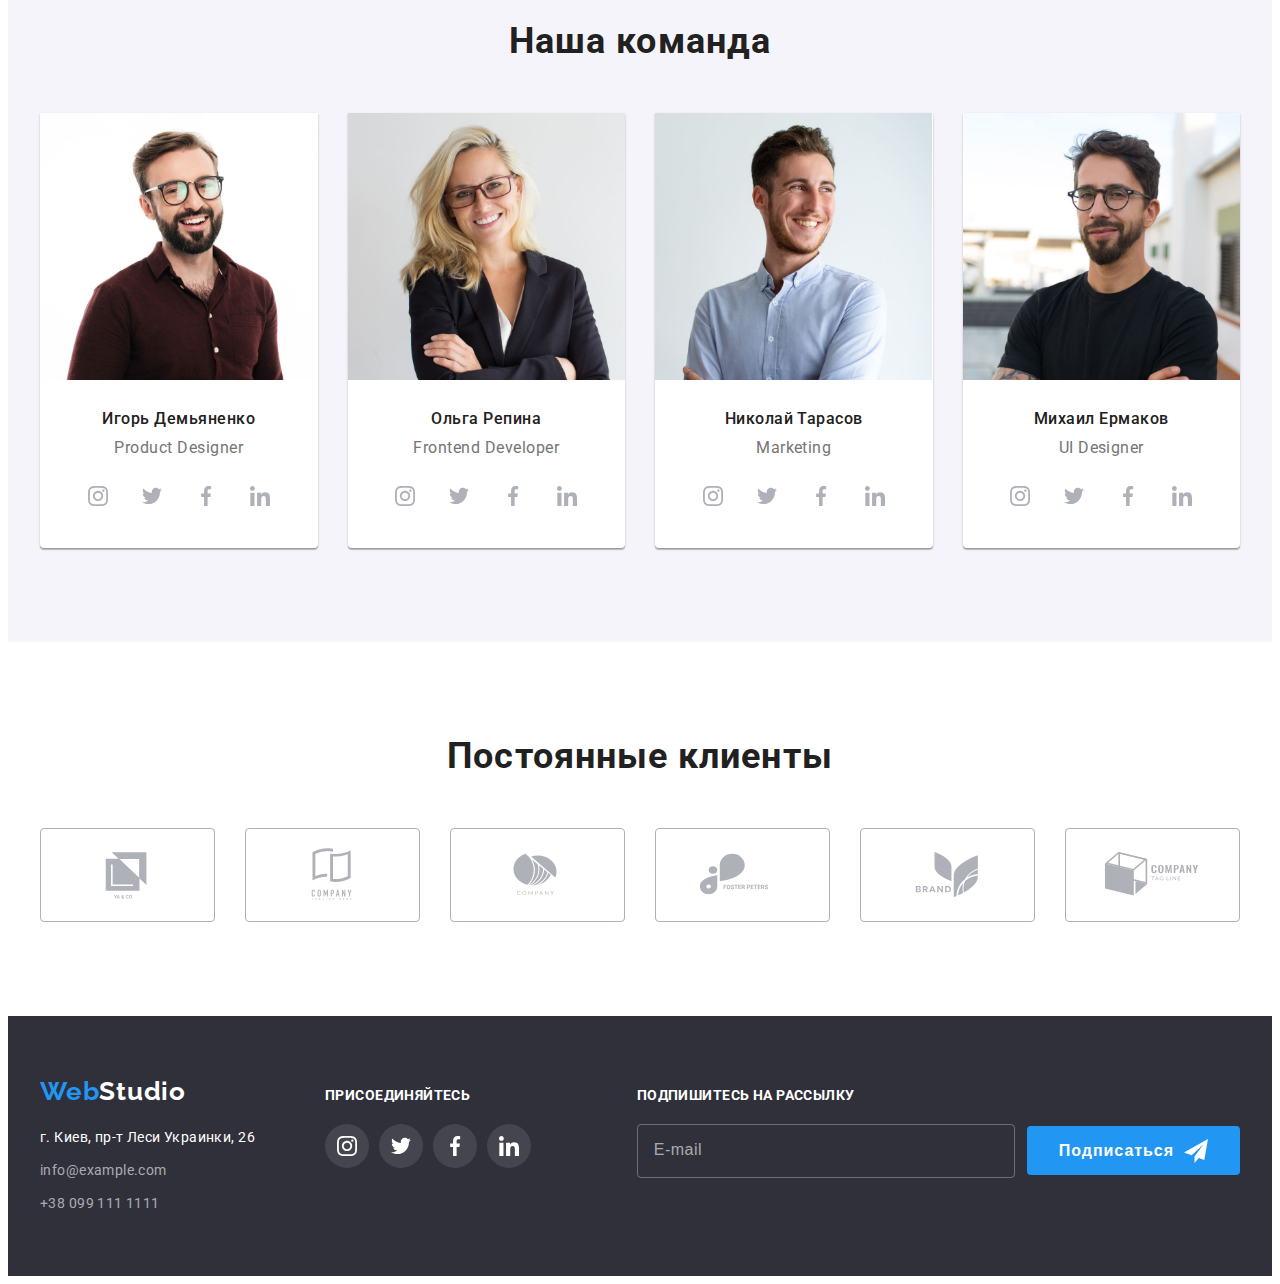
==== commit caf3b0bf: "adaptive-main-footer" ====
--- a/index.html
+++ b/index.html
@@ -129,153 +129,164 @@
 
         <section class="ourteam section">
             <div class="container">
-                <h2 class="ourteam-title">Наша команда</h2>
+                <h2 class="ourteam__title">Наша команда</h2>
                 <ul class="ourteam__card-list list">
                     <li class="ourteam__card-item">
-                        <img src="./images/ourteam/img1.jpg" alt="Фото Игоря Демьяненко" width="270" height="260">
+                        <img src="./images/ourteam/img1.jpg" alt="Фото Игоря Демьяненко" min-width="270" height="260">
                         <h3 class="ourteam__name">Игорь Демьяненко</h3>
                         <p class="ourteam__profession" lang="en">Product Designer</p>
-                        <ul class="ourteam__social-list list">
-                            <li class="ourteam__social-item">
-                                <a class="ourteam__social-link link transitions" href="">
-                                    <svg class="ourteam__social-icon" width="20" height="20">
-                                        <use class="transitions" href="./images/sprite.svg#icon-instagram-2-1"></use>
-                                    </svg>
-                                </a>       
-                            </li>
-                            <li class="ourteam__social-item">
-                                <a class="ourteam__social-link link transitions" href="">
-                                    <svg class="ourteam__social-icon" width="20" height="20">
-                                        <use class="transitions" href="./images/sprite.svg#icon-twitter-1-1"></use>
-                                    </svg>
-                                </a>
-                            </li>
-                            <li class="ourteam__social-item">
-                                <a class="ourteam__social-link link transitions" href="">
-                                    <svg class="ourteam__social-icon" width="20" height="20">
-                                        <use class="transitions" href="./images/sprite.svg#icon-facebook-1-1"></use>
-                                    </svg>
-                                </a>
-                            </li>
-                            <li class="ourteam__social-item">
-                                <a class="ourteam__social-link link transitions" href="">
-                                    <svg class="ourteam__social-icon" width="20" height="20">
-                                        <use class="transitions" href="./images/sprite.svg#icon-linkedin-1-1"></use>
-                                    </svg>
-                                </a>
-                            </li>
-                        </ul>
+                        <div class="ourteam__social-flex">
+                            <ul class="ourteam__social-list list">
+                                <li class="ourteam__social-item">
+                                    <a class="ourteam__social-link link transitions" href="">
+                                        <svg class="ourteam__social-icon" width="20" height="20">
+                                            <use class="transitions" href="./images/sprite.svg#icon-instagram-2-1"></use>
+                                        </svg>
+                                    </a>       
+                                </li>
+                                <li class="ourteam__social-item">
+                                    <a class="ourteam__social-link link transitions" href="">
+                                        <svg class="ourteam__social-icon" width="20" height="20">
+                                            <use class="transitions" href="./images/sprite.svg#icon-twitter-1-1"></use>
+                                        </svg>
+                                    </a>
+                                </li>
+                                <li class="ourteam__social-item">
+                                    <a class="ourteam__social-link link transitions" href="">
+                                        <svg class="ourteam__social-icon" width="20" height="20">
+                                            <use class="transitions" href="./images/sprite.svg#icon-facebook-1-1"></use>
+                                        </svg>
+                                    </a>
+                                </li>
+                                <li class="ourteam__social-item">
+                                    <a class="ourteam__social-link link transitions" href="">
+                                        <svg class="ourteam__social-icon" width="20" height="20">
+                                            <use class="transitions" href="./images/sprite.svg#icon-linkedin-1-1"></use>
+                                        </svg>
+                                    </a>
+                                </li>
+                            </ul>
+                        </div>
                     </li>
                     <li class="ourteam__card-item">
-                        <img src="./images/ourteam/img2.jpg" alt="Фото Ольги Репиной" width="270" height="260">
+                        <img src="./images/ourteam/img2.jpg" alt="Фото Ольги Репиной" min-width="270" height="260">
                         <h3 class="ourteam__name">Ольга Репина</h3>
                         <p class="ourteam__profession" lang="en">Frontend Developer</p>
-                        <ul class="ourteam__social-list list">
-                            <li class="ourteam__social-item">
-                                <a class="ourteam__social-link link transitions" href="">
-                                    <svg class="ourteam__social-icon" width="20" height="20">
-                                        <use class="transitions" href="./images/sprite.svg#icon-instagram-2-1"></use>
-                                    </svg>
-                                </a>
-                            </li>
-                            <li class="ourteam__social-item">
-                                <a class="ourteam__social-link link transitions" href="">
-                                    <svg class="ourteam__social-icon" width="20" height="20">
-                                        <use class="transitions" href="./images/sprite.svg#icon-twitter-1-1"></use>
-                                    </svg>
-                                </a>
-                            </li>
-                            <li class="ourteam__social-item">
-                                <a class="ourteam__social-link link transitions" href="">
-                                    <svg class="ourteam__social-icon" width="20" height="20">
-                                        <use class="transitions" href="./images/sprite.svg#icon-facebook-1-1"></use>
-                                    </svg>
-                                </a>
-                            </li>
-                            <li class="ourteam__social-item">
-                                <a class="ourteam__social-link link transitions" href="">
-                                    <svg class="ourteam__social-icon" width="20" height="20">
-                                        <use class="transitions" href="./images/sprite.svg#icon-linkedin-1-1"></use>
-                                    </svg>
-                                </a>
-                            </li>
-                        </ul>
+                        <div class="ourteam__social-flex">
+                            <ul class="ourteam__social-list list">
+                                <li class="ourteam__social-item">
+                                    <a class="ourteam__social-link link transitions" href="">
+                                        <svg class="ourteam__social-icon" width="20" height="20">
+                                            <use class="transitions" href="./images/sprite.svg#icon-instagram-2-1"></use>
+                                        </svg>
+                                    </a>
+                                </li>
+                                <li class="ourteam__social-item">
+                                    <a class="ourteam__social-link link transitions" href="">
+                                        <svg class="ourteam__social-icon" width="20" height="20">
+                                            <use class="transitions" href="./images/sprite.svg#icon-twitter-1-1"></use>
+                                        </svg>
+                                    </a>
+                                </li>
+                                <li class="ourteam__social-item">
+                                    <a class="ourteam__social-link link transitions" href="">
+                                        <svg class="ourteam__social-icon" width="20" height="20">
+                                            <use class="transitions" href="./images/sprite.svg#icon-facebook-1-1"></use>
+                                        </svg>
+                                    </a>
+                                </li>
+                                <li class="ourteam__social-item">
+                                    <a class="ourteam__social-link link transitions" href="">
+                                        <svg class="ourteam__social-icon" width="20" height="20">
+                                            <use class="transitions" href="./images/sprite.svg#icon-linkedin-1-1"></use>
+                                        </svg>
+                                    </a>
+                                </li>
+                            </ul>
+                        </div>
+                        
                     </li>
                     <li class="ourteam__card-item">
-                        <img src="./images/ourteam/img3.jpg" alt="Фото Николая Тарасова" width="270" height="260">
+                        <img src="./images/ourteam/img3.jpg" alt="Фото Николая Тарасова" min-width="270" height="260">
                         <h3 class="ourteam__name">Николай Тарасов</h3>
                         <p class="ourteam__profession" lang="en">Marketing</p>
-                        <ul class="ourteam__social-list list">
-                            <li class="ourteam__social-item">
-                                <a class="ourteam__social-link link transitions" href="">
-                                    <svg class="ourteam__social-icon" width="20" height="20">
-                                        <use class="transitions" href="./images/sprite.svg#icon-instagram-2-1"></use>
-                                    </svg>
-                                </a>
-                            </li>
-                            <li class="ourteam__social-item">
-                                <a class="ourteam__social-link link transitions" href="">
-                                    <svg class="ourteam__social-icon" width="20" height="20">
-                                        <use class="transitions" href="./images/sprite.svg#icon-twitter-1-1"></use>
-                                    </svg>
-                                </a>
-                            </li>
-                            <li class="ourteam__social-item">
-                                <a class="ourteam__social-link link transitions" href="">
-                                    <svg class="ourteam__social-icon" width="20" height="20">
-                                        <use class="transitions" href="./images/sprite.svg#icon-facebook-1-1"></use>
-                                    </svg>
-                                </a>
-                            </li>
-                            <li class="ourteam__social-item">
-                                <a class="ourteam__social-link link transitions" href="">
-                                    <svg class="ourteam__social-icon" width="20" height="20">
-                                        <use class="transitions" href="./images/sprite.svg#icon-linkedin-1-1"></use>
-                                    </svg>
-                                </a>
-                            </li>
-                        </ul>
+                        <div class="ourteam__social-flex">
+                            <ul class="ourteam__social-list list">
+                                <li class="ourteam__social-item">
+                                    <a class="ourteam__social-link link transitions" href="">
+                                        <svg class="ourteam__social-icon" width="20" height="20">
+                                            <use class="transitions" href="./images/sprite.svg#icon-instagram-2-1"></use>
+                                        </svg>
+                                    </a>
+                                </li>
+                                <li class="ourteam__social-item">
+                                    <a class="ourteam__social-link link transitions" href="">
+                                        <svg class="ourteam__social-icon" width="20" height="20">
+                                            <use class="transitions" href="./images/sprite.svg#icon-twitter-1-1"></use>
+                                        </svg>
+                                    </a>
+                                </li>
+                                <li class="ourteam__social-item">
+                                    <a class="ourteam__social-link link transitions" href="">
+                                        <svg class="ourteam__social-icon" width="20" height="20">
+                                            <use class="transitions" href="./images/sprite.svg#icon-facebook-1-1"></use>
+                                        </svg>
+                                    </a>
+                                </li>
+                                <li class="ourteam__social-item">
+                                    <a class="ourteam__social-link link transitions" href="">
+                                        <svg class="ourteam__social-icon" width="20" height="20">
+                                            <use class="transitions" href="./images/sprite.svg#icon-linkedin-1-1"></use>
+                                        </svg>
+                                    </a>
+                                </li>
+                            </ul>
+                        </div>
+                        
                     </li>
                     <li class="ourteam__card-item">
-                        <img src="./images/ourteam/img4.jpg" alt="Фото Михаила Ермакова" width="270" height="260">
+                        <img src="./images/ourteam/img4.jpg" alt="Фото Михаила Ермакова" min-width="270" height="260">
                         <h3 class="ourteam__name">Михаил Ермаков</h3>
                         <p class="ourteam__profession" lang="en">UI Designer</p>
-                        <ul class="ourteam__social-list list">
-                            <li class="ourteam__social-item">
-                                <a class="ourteam__social-link link transitions" href="">
-                                    <svg class="ourteam__social-icon" width="20" height="20">
-                                        <use class="transitions" href="./images/sprite.svg#icon-instagram-2-1"></use>
-                                    </svg>
-                                </a>
-                            </li>
-                            <li class="ourteam__social-item">
-                                <a class="ourteam__social-link link transitions" href="">
-                                    <svg class="ourteam__social-icon" width="20" height="20">
-                                        <use class="transitions" href="./images/sprite.svg#icon-twitter-1-1"></use>
-                                    </svg>
-                                </a>
-                            </li>
-                            <li class="ourteam__social-item">
-                                <a class="ourteam__social-link link transitions" href="">
-                                    <svg class="ourteam__social-icon" width="20" height="20">
-                                        <use class="transitions" href="./images/sprite.svg#icon-facebook-1-1"></use>
-                                    </svg>
-                                </a>
-                            </li>
-                            <li class="ourteam__social-item">
-                                <a class="ourteam__social-link link transitions" href="">
-                                    <svg class="ourteam__social-icon" width="20" height="20">
-                                        <use class="transitions" href="./images/sprite.svg#icon-linkedin-1-1"></use>
-                                    </svg>
-                                </a>
-                            </li>
-                        </ul>
+                        <div class="ourteam__social-flex">
+                            <ul class="ourteam__social-list list">
+                                <li class="ourteam__social-item">
+                                    <a class="ourteam__social-link link transitions" href="">
+                                        <svg class="ourteam__social-icon" width="20" height="20">
+                                            <use class="transitions" href="./images/sprite.svg#icon-instagram-2-1"></use>
+                                        </svg>
+                                    </a>
+                                </li>
+                                <li class="ourteam__social-item">
+                                    <a class="ourteam__social-link link transitions" href="">
+                                        <svg class="ourteam__social-icon" width="20" height="20">
+                                            <use class="transitions" href="./images/sprite.svg#icon-twitter-1-1"></use>
+                                        </svg>
+                                    </a>
+                                </li>
+                                <li class="ourteam__social-item">
+                                    <a class="ourteam__social-link link transitions" href="">
+                                        <svg class="ourteam__social-icon" width="20" height="20">
+                                            <use class="transitions" href="./images/sprite.svg#icon-facebook-1-1"></use>
+                                        </svg>
+                                    </a>
+                                </li>
+                                <li class="ourteam__social-item">
+                                    <a class="ourteam__social-link link transitions" href="">
+                                        <svg class="ourteam__social-icon" width="20" height="20">
+                                            <use class="transitions" href="./images/sprite.svg#icon-linkedin-1-1"></use>
+                                        </svg>
+                                    </a>
+                                </li>
+                            </ul>
+                        </div>
+                        
                     </li>
                 </ul>
             </div>
         </section>
 
-        <!-- <section class="clients section">
+        <section class="clients section">
             <div class="container">
                 <h2 class="clients__title">Постоянные клиенты</h2>
                 <ul class="clients__list list">
@@ -323,62 +334,64 @@
                     </li>
                 </ul>
             </div>
-        </section> -->
+        </section>
     </main>
 
-    <!-- <footer class="footer section-dark-bg">
+    <footer class="footer section-dark-bg">
         <h2 class="visually-hidden">Контакты<span lang="en">Webstudio</span></h2>
         <div class="container footer--flex">
-            <div class="footer__contacts">   
-                <a class="footer__logo link logo" href="" lang="en"><span class="web">Web</span>Studio</a>
-                <address class="address footer__address">
-                    <ul class="list">
-                        <li class="address__item"><a class="address__link--white-text link"
-                                href="https://goo.gl/maps/6n3pDnKZSii65f8L8" target="_blank" rel="noreferrer noopener">
-                                г. Киев, пр-т Леси Украинки, 26</a>
+            <div class="footer__wraper">
+                <div class="footer__contacts">   
+                    <a class="footer__logo link logo" href="" lang="en"><span class="web">Web</span>Studio</a>
+                    <address class="address footer__address">
+                        <ul class="list">
+                            <li class="address__item"><a class="address__link--white-text link"
+                                    href="https://goo.gl/maps/6n3pDnKZSii65f8L8" target="_blank" rel="noreferrer noopener">
+                                    г. Киев, пр-т Леси Украинки, 26</a>
+                            </li>
+                            <li class="address__item"><a class="address__link--grey-text link"
+                                    href="mailto:info@example.com">info@example.com</a>
+                            </li>
+                            <li class="address__item"><a class="address__link--grey-text link" 
+                                    href="tel:+380991111111">+38 099 111 1111</a>
+                            </li>
+                        </ul>
+                    </address>
+                </div>
+
+                <div class="footer__social">
+                    <h3 class="footer__title">Присоединяйтесь</h3>
+                    <ul class="footer__list list">
+                        <li class="footer__item">
+                            <a class="footer__link link transitions" href="">
+                                <svg class="footer__icon" width="20" height="20">
+                                    <use href="./images/sprite.svg#icon-instagram-2-1"></use>
+                                </svg>
+                            </a>
                         </li>
-                        <li class="address__item"><a class="address__link--grey-text link"
-                                href="mailto:info@example.com">info@example.com</a>
+                        <li class="footer__item">
+                            <a class="footer__link link transitions" href="">
+                                <svg class="footer__icon" width="20" height="20">
+                                    <use href="./images/sprite.svg#icon-twitter-1-1"></use>
+                                </svg>
+                            </a>
                         </li>
-                        <li class="address__item"><a class="address__link--grey-text link" 
-                                href="tel:+380991111111">+38 099 111 1111</a>
+                        <li class="footer__item">
+                            <a class="footer__link link transitions" href="">
+                                <svg class="footer__icon" width="20" height="20">
+                                    <use href="./images/sprite.svg#icon-facebook-1-1"></use>
+                                </svg>
+                            </a>
+                        </li>
+                        <li class="footer__item">
+                            <a class="footer__link link transitions" href="">
+                                <svg class="footer__icon" width="20" height="20">
+                                    <use href="./images/sprite.svg#icon-linkedin-1-1"></use>
+                                </svg>
+                            </a>
                         </li>
                     </ul>
-                </address>
-            </div>
-
-            <div class="footer__social">
-                <h3 class="footer__title">Присоединяйтесь</h3>
-                <ul class="footer__list list">
-                    <li class="footer__item">
-                        <a class="footer__link link transitions" href="">
-                            <svg class="footer__icon" width="20" height="20">
-                                <use href="./images/sprite.svg#icon-instagram-2-1"></use>
-                            </svg>
-                        </a>
-                    </li>
-                    <li class="footer__item">
-                        <a class="footer__link link transitions" href="">
-                            <svg class="footer__icon" width="20" height="20">
-                                <use href="./images/sprite.svg#icon-twitter-1-1"></use>
-                            </svg>
-                        </a>
-                    </li>
-                    <li class="footer__item">
-                        <a class="footer__link link transitions" href="">
-                            <svg class="footer__icon" width="20" height="20">
-                                <use href="./images/sprite.svg#icon-facebook-1-1"></use>
-                            </svg>
-                        </a>
-                    </li>
-                    <li class="footer__item">
-                        <a class="footer__link link transitions" href="">
-                            <svg class="footer__icon" width="20" height="20">
-                                <use href="./images/sprite.svg#icon-linkedin-1-1"></use>
-                            </svg>
-                        </a>
-                    </li>
-                </ul>
+                </div>
             </div>
 
             <div class="footer__subscribe">
@@ -398,7 +411,7 @@
             </div>
 
         </div>
-    </footer> -->
+    </footer>
 
     <div class="backdrop is-hidden" data-modal>
         <div class="modal modal-window">
--- a/css/main.min.css
+++ b/css/main.min.css
@@ -1,2 +1,2 @@
-:root{--logo-web-color: #2196f3;--logo-studio-header-color: #000000;--logo-studio-footer-color: #ffffff;--main-title-color: #212121;--main-text-color: #757575;--accent-color: #2196f3;--darkbg-text-color: #ffffff;--first-bg-color: #2f303a;--second-bg-color: #f5f4fa;--icon-color: #afb1b8;--main-btn-hover-bg-color: #188ce8}body{font-family:'Roboto', sans-serif}p,h1,h2,h3,h4,h5,h6{margin-top:0;margin-bottom:0}ul{margin-top:0;margin-bottom:0;padding-left:0}img{display:block;max-width:100%;height:auto}.link{text-decoration:none}.list{list-style:none}.visually-hidden{position:absolute;width:1px;height:1px;margin:-1px;padding:0;overflow:hidden;border:0;clip:rect(0 0 0 0)}@media screen and (max-width: 1199px){.section{padding-top:60px;padding-bottom:60px}}@media screen and (min-width: 1200px){.section{padding-top:94px;padding-bottom:94px}}.container{width:100%;padding-left:15px;padding-right:15px;margin-left:auto;margin-right:auto}@media screen and (min-width: 480px){.container{width:480px}}@media screen and (min-width: 768px){.container{width:768px}}@media screen and (min-width: 1200px){.container{width:1200px}}.is-hidden{opacity:0;pointer-events:none;visibility:hidden}.active{position:relative;color:var(--accent-color)}.active::after{content:'';display:block;position:absolute;left:0;bottom:0;width:100%;height:4px;background-color:var(--accent-color);border-radius:2px}.flex-cont,.checkbox__wraper,.footer__form-field,.footer__button-main{display:flex;align-items:center}.button-main{border:0px;border-radius:4px;background:var(--accent-color);font-weight:700;font-size:16px;line-height:1.87;letter-spacing:.06em;color:#fff}.button-main:hover,.button-main:focus{background-color:var(--main-btn-hover-bg-color);box-shadow:0px 4px 4px rgba(0,0,0,0.15)}.close-button{display:block;padding:6px;background:#ffffff;border:1px solid rgba(0,0,0,0.1);border-radius:50%}.close-button__icon{display:block}.transitions{transition-property:background-color, color, box-shadow, fill, border-color;transition-duration:250ms;transition-timing-function:cubic-bezier(0.4, 0, 0.2, 1)}.logo{display:block;margin-right:93px;font-family:Raleway, sans-serif;font-weight:700;font-size:26px;line-height:1.19;letter-spacing:0.03em}.web{color:var(--logo-web-color)}.nav__list{display:flex}.nav__item:not(:last-child){margin-right:50px}.nav__link,.header__contacts-link{display:block;padding-top:32px;padding-bottom:32px;font-weight:500;font-size:14px;line-height:1.14;letter-spacing:.02em;color:var(--main-title-color)}.nav__link:hover,.header__contacts-link:hover,.nav__link:focus,.header__contacts-link:focus{color:var(--accent-color)}.filter{display:flex;justify-content:center}.filter__item:not(:last-child){margin-right:8px}.filter__button{padding:6px 22px;font-weight:500;font-size:16px;line-height:1.62;letter-spacing:.03em;color:var(--main-title-color);background-color:var(--second-bg-color);border:0px;border-radius:4px}.filter__button:hover,.filter__button:focus{background-color:var(--accent-color);color:var(--darkbg-text-color);box-shadow:0px 3px 1px rgba(0,0,0,0.1),0px 1px 2px rgba(0,0,0,0.08),0px 2px 2px rgba(0,0,0,0.12)}.address{font-style:normal;font-weight:400;font-size:14px;line-height:1.71;letter-spacing:0.03em}.address__item:not(:first-child){margin-top:9px}.address__link--white-text{color:var(--darkbg-text-color)}.address__link--grey-text{color:rgba(255,255,255,0.6)}.backdrop{position:fixed;top:0;left:0;width:100vw;height:100vh;background-color:rgba(0,0,0,0.2)}.modal-window{position:absolute;background-color:#ffffff;box-shadow:0px 1px 3px rgba(0,0,0,0.12),0px 1px 1px rgba(0,0,0,0.14),0px 2px 1px rgba(0,0,0,0.2);border-radius:4px}.checkbox{display:block}.checkbox__input:focus+.checkbox__wraper .checkbox__icon{background-color:var(--accent-color);border:none}.checkbox__icon{margin-right:8px;width:16px;height:15px;border:2px solid #212121;border-radius:2px}.header--border-bottom{border-bottom:1px solid #ececec}.header__logo{color:var(--logo-studio-header-color)}.header__contacts-link{color:var(--main-text-color)}.header__contacts-link:hover,.header__contacts-link:focus{color:var(--accent-color)}.header__contacts-list{display:flex;margin-left:auto}.header__contacts-item:not(:last-child){margin-right:50px}.header__contacts-icon{margin-right:10px;fill:currentColor}.hero{text-align:center;background-image:linear-gradient(rgba(47,48,58,0.4), rgba(47,48,58,0.4)),url(../images/hero/hero-img-opt.jpg)}@media screen and (max-width: 1199px){.hero{padding-top:118px;padding-bottom:118px}}@media screen and (min-width: 1200px){.hero{padding-top:200px;padding-bottom:200px}}.section-dark-bg{background-color:var(--first-bg-color)}.hero__title{text-transform:uppercase}@media screen and (max-width: 1199px){.hero__title{font-weight:900;font-size:26px;line-height:1.62;letter-spacing:.06em;color:var(--darkbg-text-color)}}@media screen and (min-width: 1200px){.hero__title{font-weight:900;font-size:44px;line-height:1.36;letter-spacing:.06em;color:var(--darkbg-text-color)}}.hero__button-main{margin-top:30px;padding:10px 32px}@media screen and (min-width: 768px){.features__list{display:flex;flex-wrap:wrap;margin:-15px}}@media screen and (min-width: 768px){.features__item{flex-basis:calc(100% / 2 - 30px);margin:15px}}@media screen and (min-width: 1200px){.features__item{flex-basis:calc(100% / 4 - 30px)}}@media screen and (max-width: 767px){.features__item:not(:last-child){margin-bottom:30px}}.features__icon{padding:25px 100px;background-color:var(--second-bg-color);border-radius:4px}@media screen and (max-width: 1199px){.features__icon{text-align:center}}.features__title{margin-top:30px;text-transform:uppercase;font-weight:700;font-size:14px;line-height:1.14;letter-spacing:.03em;color:var(--main-title-color)}@media screen and (max-width: 767px){.features__title{text-align:center}}.features__text{margin-top:10px;font-weight:400;font-size:14px;line-height:1.71;letter-spacing:.03em;color:var(--main-text-color)}.activities{padding-bottom:94px}@media screen and (max-width: 1199px){.activities{display:none}}.activities__list{display:flex;margin-right:-30px}.activities__item{position:relative;flex-basis:calc(100% / 3 - 30px);margin-right:30px}.activities__label{position:absolute;width:100%;left:0;bottom:0;padding-top:27px;padding-bottom:27px;text-align:center;text-transform:uppercase;background-color:rgba(47,48,58,0.8);font-weight:700;font-size:14px;line-height:1.14;letter-spacing:.03em;color:var(--darkbg-text-color)}.activities__title,.clients__title{margin-bottom:50px;text-align:center;font-weight:700;font-size:36px;line-height:1.16;letter-spacing:.03em;color:var(--main-title-color)}.ourteam{background-color:var(--second-bg-color)}@media screen and (max-width: 1199px){.ourteam__title{margin-bottom:30px;text-align:center;font-weight:700;font-size:28px;line-height:1.17;letter-spacing:.03em;color:var(--main-title-color)}}@media screen and (min-width: 1200px){.ourteam__title{margin-bottom:50px;font-weight:700;font-size:36px;line-height:1.16;letter-spacing:.03em;color:var(--main-title-color)}}@media screen and (min-width: 768px){.ourteam__card-list{display:flex;flex-wrap:wrap;margin-right:-30px;margin-bottom:-30px}}.ourteam__card-item{padding-bottom:30px;background-color:#ffffff;text-align:center;box-shadow:0px 1px 3px rgba(0,0,0,0.12),0px 1px 1px rgba(0,0,0,0.14),0px 2px 1px rgba(0,0,0,0.2);border-radius:0px 0px 4px 4px}@media screen and (min-width: 768px){.ourteam__card-item{flex-basis:calc(100% / 2 - 30px);margin-right:30px;margin-bottom:30px}}@media screen and (min-width: 1200px){.ourteam__card-item{flex-basis:calc(100% / 4 - 30px)}}.ourteam__card-item:not(:last-child){margin-bottom:3px}.ourteam__name{margin-top:30px;font-weight:500;font-size:16px;line-height:1.18;letter-spacing:.03em;color:var(--main-title-color)}.ourteam__profession{margin-top:10px;font-weight:400;font-size:16px;line-height:1.18;letter-spacing:.03em;color:var(--main-text-color)}.ourteam__social-list{display:flex;align-items:center;margin-top:16px;padding-left:32px;padding-right:32px}.ourteam__social-link{display:block;padding:12px;border-radius:50%}.ourteam__social-link:hover,.ourteam__social-link:focus,.ourteam__social-link:hover use,.ourteam__social-link:focus use{background-color:var(--accent-color);fill:var(--darkbg-text-color)}.ourteam__social-item:not(:last-child){margin-right:10px}.ourteam__social-icon{display:block;fill:var(--icon-color)}.clients__list{display:flex;flex-wrap:wrap;margin-right:-30px}.clients__item{margin-right:30px}.clients__link{display:block;padding:14px 30px;border:1px solid var(--icon-color);border-radius:4px}.clients__link:hover,.clients__link:focus,.clients__link:hover use,.clients__link:focus use{border-color:var(--accent-color);fill:var(--accent-color)}.clients__icon{display:block;fill:var(--icon-color)}.portfolio__list{display:flex;flex-wrap:wrap;margin-top:50px;margin-right:-30px;margin-bottom:-30px}.portfolio__item{flex-basis:calc(100% / 3 - 30px);margin-right:30px;margin-bottom:30px}.portfolio__link{display:block}.portfolio__link:hover,.portfolio__link:focus{box-shadow:0px 1px 1px rgba(0,0,0,0.12),0px 4px 4px rgba(0,0,0,0.06),1px 4px 6px rgba(0,0,0,0.16)}.portfolio__card-thumb{position:relative;overflow:hidden}.portfolio__overlay{position:absolute;width:100%;height:100%;left:0;top:100%;overflow:auto;padding:63px 24px;font-weight:400;font-size:18px;line-height:1.56;letter-spacing:.03em;color:var(--darkbg-text-color);background-color:rgba(33,150,243,0.9);transition:top 250ms cubic-bezier(0.4, 0, 0.2, 1)}.portfolio__link:hover .portfolio__overlay,.portfolio__link:focus .portfolio__overlay{top:0}.portfolio__card-text{padding:20px 24px;border-left:1px solid #eeeeee;border-right:1px solid #eeeeee;border-bottom:1px solid #eeeeee}.portfolio__title{font-weight:700;font-size:18px;line-height:2;letter-spacing:.06em;color:var(--main-title-color)}.portfolio__category{margin-top:4px;font-weight:400;font-size:16px;line-height:1.87;letter-spacing:.03em;color:var(--main-text-color)}.footer--flex{display:flex}.footer__contacts{margin-right:70px;padding-top:60px;padding-bottom:60px}.footer__logo{color:var(--logo-studio-footer-color)}.footer__address{margin-top:20px}.footer__social,.footer__subscribe{padding-top:72px}.footer__title{font-weight:700;font-size:14px;line-height:1.14;letter-spacing:.03em;color:var(--darkbg-text-color);text-transform:uppercase}.footer__list{display:flex;margin-top:20px}.footer__item:not(:last-child){margin-right:10px}.footer__link{display:block;padding:12px;fill:var(--darkbg-text-color);background:rgba(255,255,255,0.1);border-radius:50%}.footer__link:hover,.footer__link:focus{background-color:var(--accent-color)}.footer__icon{display:block}.footer__subscribe{margin-left:auto}.footer__form-field{margin-top:20px}.footer__input{margin-right:12px;padding-left:16px;width:358px;height:50px;color:#ffffff;background-color:transparent;border:1px solid rgba(255,255,255,0.3);border-radius:4px;outline:none}.footer__input::placeholder{font-weight:400;font-size:16px;line-height:1.25;letter-spacing:.03em;color:rgba(255,255,255,0.6)}.footer__button-main{margin-top:0px;padding:10px 32px}.button-main__icon--right{margin-left:10px}.modal{top:50%;left:50%;width:528px;min-height:581px;padding:40px;transform:translate(-50%, -50%)}.modal__close-button{position:absolute;top:8px;right:8px}.modal__close-button:hover use,.modal__close-button:focus use{fill:var(--accent-color)}.modal__form-title{display:block;margin-bottom:12px;text-align:center;font-size:20px;line-height:1.15;letter-spacing:0.03em;color:var(--main-title-color)}.modal__input-label{display:block;margin-bottom:10px}.modal__label{font-weight:400;font-size:12px;line-height:1.16;letter-spacing:.01em;color:var(--main-text-color)}.modal__input-field{position:relative;margin-top:4px}.modal__input,.modal__textarea:focus{display:block;width:100%;padding:12px 42px;border:1px solid rgba(33,33,33,0.2);border-radius:4px}.modal__input:focus,.modal__textarea:focus{border-color:var(--accent-color);outline:none}.modal__input-icon{display:block;position:absolute;top:50%;left:20px;transform:translate(-50%, -50%)}.modal__input:focus+.modal__input-icon,.modal__textarea:focus+.modal__input-icon{fill:var(--accent-color)}.modal__textarea-label{display:block;margin-bottom:20px}.modal__textarea{display:block;resize:none;margin-top:4px;padding:12px 16px;width:100%;height:120px;border:1px solid rgba(33,33,33,0.2);border-radius:4px}.modal__textarea::placeholder{font-family:Roboto;font-weight:400;font-size:12px;line-height:1.16;letter-spacing:.01em;color:rgba(117,117,117,0.5)}.modal__checkbox{margin-bottom:30px}.modal__checkbox-font{font-weight:400;font-size:14px;line-height:1.71;letter-spacing:0.03em}.modal__checkbox-text{color:#757575}.modal__policy-link{color:var(--accent-color)}.modal__button-main{display:block;margin:0 auto;padding:10px 55px}
+:root{--logo-web-color: #2196f3;--logo-studio-header-color: #000000;--logo-studio-footer-color: #ffffff;--main-title-color: #212121;--main-text-color: #757575;--accent-color: #2196f3;--darkbg-text-color: #ffffff;--first-bg-color: #2f303a;--second-bg-color: #f5f4fa;--icon-color: #afb1b8;--main-btn-hover-bg-color: #188ce8}body{font-family:'Roboto', sans-serif}p,h1,h2,h3,h4,h5,h6{margin-top:0;margin-bottom:0}ul{margin-top:0;margin-bottom:0;padding-left:0}img{display:block;max-width:100%;height:auto}.link{text-decoration:none}.list{list-style:none}.visually-hidden{position:absolute;width:1px;height:1px;margin:-1px;padding:0;overflow:hidden;border:0;clip:rect(0 0 0 0)}@media screen and (max-width: 1199px){.section{padding-top:60px;padding-bottom:60px}}@media screen and (min-width: 1200px){.section{padding-top:94px;padding-bottom:94px}}.container{width:100%;padding-left:15px;padding-right:15px;margin-left:auto;margin-right:auto}@media screen and (min-width: 480px){.container{width:480px}}@media screen and (min-width: 768px){.container{width:768px}}@media screen and (min-width: 1200px){.container{width:1200px}}.is-hidden{opacity:0;pointer-events:none;visibility:hidden}.active{position:relative;color:var(--accent-color)}.active::after{content:'';display:block;position:absolute;left:0;bottom:0;width:100%;height:4px;background-color:var(--accent-color);border-radius:2px}.flex-cont,.checkbox__wraper{display:flex;align-items:center}.button-main{border:0px;border-radius:4px;background:var(--accent-color);font-weight:700;font-size:16px;line-height:1.87;letter-spacing:.06em;color:#fff}.button-main:hover,.button-main:focus{background-color:var(--main-btn-hover-bg-color);box-shadow:0px 4px 4px rgba(0,0,0,0.15)}.close-button{display:block;padding:6px;background:#ffffff;border:1px solid rgba(0,0,0,0.1);border-radius:50%}.close-button__icon{display:block}.transitions{transition-property:background-color, color, box-shadow, fill, border-color;transition-duration:250ms;transition-timing-function:cubic-bezier(0.4, 0, 0.2, 1)}.logo{display:block;font-family:Raleway, sans-serif;font-weight:700;font-size:24px;line-height:1.16;letter-spacing:0.03em}@media screen and (min-width: 1200px){.logo{font-size:26px;line-height:1.19}}.web{color:var(--logo-web-color)}.nav__list{display:flex}.nav__item:not(:last-child){margin-right:50px}.nav__link,.header__contacts-link{display:block;padding-top:32px;padding-bottom:32px;font-weight:500;font-size:14px;line-height:1.14;letter-spacing:.02em;color:var(--main-title-color)}.nav__link:hover,.header__contacts-link:hover,.nav__link:focus,.header__contacts-link:focus{color:var(--accent-color)}.filter{display:flex;justify-content:center;margin-bottom:40px}@media screen and (min-width: 1200px){.filter{margin-bottom:30px}}@media screen and (min-width: 1200px){.filter{margin-bottom:50px}}@media screen and (max-width: 767px){.filter{flex-wrap:wrap;justify-content:flex-start;margin-top:-15px}}@media screen and (max-width: 767px){.filter__item{margin-right:8px;margin-top:15px}}.filter__item:not(:last-child){margin-right:8px}.filter__button{padding:6px 22px;font-weight:500;font-size:16px;line-height:1.62;letter-spacing:.03em;color:var(--main-title-color);background-color:var(--second-bg-color);border:0px;border-radius:4px}.filter__button:hover,.filter__button:focus{background-color:var(--accent-color);color:var(--darkbg-text-color);box-shadow:0px 3px 1px rgba(0,0,0,0.1),0px 1px 2px rgba(0,0,0,0.08),0px 2px 2px rgba(0,0,0,0.12)}.address{font-style:normal;font-weight:400;font-size:14px;line-height:1.71;letter-spacing:0.03em}.address__item:not(:first-child){margin-top:9px}.address__link--white-text{color:var(--darkbg-text-color)}.address__link--grey-text{color:rgba(255,255,255,0.6)}.backdrop{position:fixed;top:0;left:0;width:100vw;height:100vh;background-color:rgba(0,0,0,0.2)}.modal-window{position:absolute;background-color:#ffffff;box-shadow:0px 1px 3px rgba(0,0,0,0.12),0px 1px 1px rgba(0,0,0,0.14),0px 2px 1px rgba(0,0,0,0.2);border-radius:4px}.checkbox{display:block}.checkbox__input:focus+.checkbox__wraper .checkbox__icon{background-color:var(--accent-color);border:none}.checkbox__icon{margin-right:8px;width:16px;height:15px;border:2px solid #212121;border-radius:2px}.header--border-bottom{border-bottom:1px solid #ececec}.header__logo{color:var(--logo-studio-header-color)}.header__contacts-link{color:var(--main-text-color)}.header__contacts-link:hover,.header__contacts-link:focus{color:var(--accent-color)}.header__contacts-list{display:flex;margin-left:auto}.header__contacts-item:not(:last-child){margin-right:50px}.header__contacts-icon{margin-right:10px;fill:currentColor}.hero{text-align:center;background-image:linear-gradient(rgba(47,48,58,0.4), rgba(47,48,58,0.4)),url(../images/hero/hero-img-opt.jpg)}@media screen and (max-width: 1199px){.hero{padding-top:118px;padding-bottom:118px}}@media screen and (min-width: 1200px){.hero{padding-top:200px;padding-bottom:200px}}.section-dark-bg{background-color:var(--first-bg-color)}.hero__title{text-transform:uppercase}@media screen and (max-width: 1199px){.hero__title{font-weight:900;font-size:26px;line-height:1.62;letter-spacing:.06em;color:var(--darkbg-text-color)}}@media screen and (min-width: 1200px){.hero__title{font-weight:900;font-size:44px;line-height:1.36;letter-spacing:.06em;color:var(--darkbg-text-color)}}.hero__button-main{margin-top:30px;padding:10px 32px}@media screen and (min-width: 768px){.features__list{display:flex;flex-wrap:wrap;margin:-15px}}@media screen and (min-width: 768px){.features__item{flex-basis:calc(100% / 2 - 30px);margin:15px}}@media screen and (min-width: 1200px){.features__item{flex-basis:calc(100% / 4 - 30px)}}@media screen and (max-width: 767px){.features__item:not(:last-child){margin-bottom:30px}}.features__icon{padding:25px 100px;background-color:var(--second-bg-color);border-radius:4px}@media screen and (max-width: 1199px){.features__icon{text-align:center}}.features__title{margin-top:30px;text-transform:uppercase;font-weight:700;font-size:14px;line-height:1.14;letter-spacing:.03em;color:var(--main-title-color)}@media screen and (max-width: 767px){.features__title{text-align:center}}.features__text{margin-top:10px;font-weight:400;font-size:14px;line-height:1.71;letter-spacing:.03em;color:var(--main-text-color)}.activities{padding-bottom:94px}@media screen and (max-width: 1199px){.activities{position:absolute;width:1px;height:1px;margin:-1px;padding:0;overflow:hidden;border:0;clip:rect(0 0 0 0)}}.activities__list{display:flex;margin-right:-30px}.activities__item{position:relative;flex-basis:calc(100% / 3 - 30px);margin-right:30px}.activities__label{position:absolute;width:100%;left:0;bottom:0;padding-top:27px;padding-bottom:27px;text-align:center;text-transform:uppercase;background-color:rgba(47,48,58,0.8);font-weight:700;font-size:14px;line-height:1.14;letter-spacing:.03em;color:var(--darkbg-text-color)}.activities__title{margin-bottom:50px;text-align:center;font-weight:700;font-size:36px;line-height:1.16;letter-spacing:.03em;color:var(--main-title-color)}.ourteam{background-color:var(--second-bg-color)}.ourteam__title{margin-bottom:30px;text-align:center;font-weight:700;font-size:28px;line-height:1.16;letter-spacing:.03em;color:var(--main-title-color)}@media screen and (min-width: 1200px){.ourteam__title{margin-bottom:50px;font-weight:700;font-size:36px;line-height:1.16;letter-spacing:.03em;color:var(--main-title-color)}}@media screen and (min-width: 768px){.ourteam__card-list{display:flex;flex-wrap:wrap;margin:-15px}}.ourteam__card-item{margin-bottom:30px;padding-bottom:30px;background-color:#ffffff;text-align:center;box-shadow:0px 1px 3px rgba(0,0,0,0.12),0px 1px 1px rgba(0,0,0,0.14),0px 2px 1px rgba(0,0,0,0.2);border-radius:0px 0px 4px 4px}@media screen and (min-width: 768px){.ourteam__card-item{flex-basis:calc(100% / 2 - 30px);margin:15px}}@media screen and (min-width: 1200px){.ourteam__card-item{flex-basis:calc(100% / 4 - 30px)}}.ourteam__name{margin-top:30px;font-weight:500;font-size:16px;line-height:1.18;letter-spacing:.03em;color:var(--main-title-color)}.ourteam__profession{margin-top:10px;font-weight:400;font-size:16px;line-height:1.18;letter-spacing:.03em;color:var(--main-text-color)}.ourteam__social-flex{display:flex;justify-content:center;align-items:center;margin-top:16px}.ourteam__social-list{display:flex;align-items:center}.ourteam__social-link{display:block;padding:12px;border-radius:50%}.ourteam__social-link:hover,.ourteam__social-link:focus,.ourteam__social-link:hover use,.ourteam__social-link:focus use{background-color:var(--accent-color);fill:var(--darkbg-text-color)}.ourteam__social-item:not(:last-child){margin-right:10px}.ourteam__social-icon{display:block;fill:var(--icon-color)}.clients__title{margin-bottom:30px;text-align:center;font-weight:700;font-size:28px;line-height:1.17;letter-spacing:.03em;color:var(--main-title-color)}@media screen and (min-width: 1200px){.clients__title{margin-bottom:50px;font-weight:700;font-size:36px;line-height:1.16;letter-spacing:.03em;color:var(--main-title-color)}}.clients__list{display:flex;flex-wrap:wrap;margin:-15px}.clients__item{margin:15px;flex-basis:calc(100% / 2 - 30px)}@media screen and (min-width: 768px){.clients__item{flex-basis:calc(100% / 3 - 30px)}}@media screen and (min-width: 1200px){.clients__item{flex-basis:calc(100% / 6 - 30px)}}.clients__link{display:flex;justify-content:center;align-items:center;padding-top:16px;padding-bottom:16px;border:1px solid var(--icon-color);border-radius:4px}.clients__link:hover,.clients__link:focus,.clients__link:hover use,.clients__link:focus use{border-color:var(--accent-color);fill:var(--accent-color)}.clients__icon{fill:var(--icon-color)}@media screen and (min-width: 768px){.portfolio__list{display:flex;flex-wrap:wrap;margin:-15px}}.portfolio__item:not(:last-child){margin-bottom:30px}@media screen and (min-width: 768px){.portfolio__item{flex-basis:calc(100% / 2 - 30px);margin:15px}}@media screen and (min-width: 1200px){.portfolio__item{flex-basis:calc(100% / 3 - 30px)}}.portfolio__link{display:block}.portfolio__link:hover,.portfolio__link:focus{box-shadow:0px 1px 1px rgba(0,0,0,0.12),0px 4px 4px rgba(0,0,0,0.06),1px 4px 6px rgba(0,0,0,0.16)}.portfolio__card-thumb{position:relative;overflow:hidden}.portfolio__overlay{position:absolute;display:flex;align-items:center;width:100%;height:100%;left:0;top:100%;overflow:auto;padding-left:24px;padding-right:24px;font-weight:400;font-size:18px;line-height:1.56;letter-spacing:.03em;color:var(--darkbg-text-color);background-color:rgba(33,150,243,0.9);transition:top 250ms cubic-bezier(0.4, 0, 0.2, 1)}.portfolio__link:hover .portfolio__overlay,.portfolio__link:focus .portfolio__overlay{top:0}.portfolio__overlay-text{display:block}.portfolio__card-text{padding:20px 24px;border-left:1px solid #eeeeee;border-right:1px solid #eeeeee;border-bottom:1px solid #eeeeee}.portfolio__title{font-weight:700;font-size:18px;line-height:2;letter-spacing:.06em;color:var(--main-title-color)}.portfolio__category{margin-top:4px;font-weight:400;font-size:16px;line-height:1.87;letter-spacing:.03em;color:var(--main-text-color)}.footer{width:100%}.footer__logo{color:var(--logo-studio-footer-color)}.footer__address{margin-top:20px}.footer__title{font-weight:700;font-size:14px;line-height:1.14;letter-spacing:.03em;color:var(--darkbg-text-color);text-transform:uppercase}.footer__link{display:block;padding:12px;fill:var(--darkbg-text-color);background:rgba(255,255,255,0.1);border-radius:50%}.footer__link:hover,.footer__link:focus{background-color:var(--accent-color)}.footer__list{display:flex;margin-top:20px}.footer__item:not(:last-child){margin-right:10px}.footer__icon{display:block}.footer--flex{padding-top:60px;padding-bottom:60px}@media screen and (min-width: 1200px){.footer--flex{display:flex;align-items:baseline;justify-content:space-between}}@media screen and (min-width: 768px){.footer__wraper{display:flex;align-items:baseline;justify-content:space-between}}@media screen and (max-width: 1199px){.footer__wraper{padding-left:76px;padding-right:89px}}.footer__contacts{text-align:center}@media screen and (min-width: 1200px){.footer__contacts{text-align:start;margin-right:70px}}.footer__social{display:flex;flex-direction:column;align-items:center;justify-content:center}@media screen and (max-width: 767px){.footer__social{margin-top:60px}}@media screen and (min-width: 1200px){.footer__social{align-items:flex-start}}.footer__subscribe{text-align:center}@media screen and (max-width: 1199px){.footer__subscribe{margin-top:60px}}@media screen and (min-width: 1200px){.footer__subscribe{text-align:start}}.footer__form-field{display:flex;flex-direction:column;align-items:center;margin-top:20px}@media screen and (min-width: 1200px){.footer__form-field{flex-direction:row}}.footer__input{padding-left:16px;width:450px;height:50px;color:#ffffff;background-color:transparent;border:1px solid rgba(255,255,255,0.3);border-radius:4px;outline:none}.footer__input::placeholder{font-weight:400;font-size:16px;line-height:1.25;letter-spacing:.03em;color:rgba(255,255,255,0.6)}@media screen and (min-width: 1200px){.footer__input{width:358px}}.footer__button-main{padding:10px 32px;display:flex;align-items:center}@media screen and (max-width: 1199px){.footer__button-main{margin-top:20px}}@media screen and (min-width: 1200px){.footer__button-main{margin-left:12px}}.button-main__icon--right{margin-left:10px}.modal{top:50%;left:50%;width:528px;min-height:581px;padding:40px;transform:translate(-50%, -50%)}.modal__close-button{position:absolute;top:8px;right:8px}.modal__close-button:hover use,.modal__close-button:focus use{fill:var(--accent-color)}.modal__form-title{display:block;margin-bottom:12px;text-align:center;font-size:20px;line-height:1.15;letter-spacing:0.03em;color:var(--main-title-color)}.modal__input-label{display:block;margin-bottom:10px}.modal__label{font-weight:400;font-size:12px;line-height:1.16;letter-spacing:.01em;color:var(--main-text-color)}.modal__input-field{position:relative;margin-top:4px}.modal__input,.modal__textarea:focus{display:block;width:100%;padding:12px 42px;border:1px solid rgba(33,33,33,0.2);border-radius:4px}.modal__input:focus,.modal__textarea:focus{border-color:var(--accent-color);outline:none}.modal__input-icon{display:block;position:absolute;top:50%;left:20px;transform:translate(-50%, -50%)}.modal__input:focus+.modal__input-icon,.modal__textarea:focus+.modal__input-icon{fill:var(--accent-color)}.modal__textarea-label{display:block;margin-bottom:20px}.modal__textarea{display:block;resize:none;margin-top:4px;padding:12px 16px;width:100%;height:120px;border:1px solid rgba(33,33,33,0.2);border-radius:4px}.modal__textarea::placeholder{font-family:Roboto;font-weight:400;font-size:12px;line-height:1.16;letter-spacing:.01em;color:rgba(117,117,117,0.5)}.modal__checkbox{margin-bottom:30px}.modal__checkbox-font{font-weight:400;font-size:14px;line-height:1.71;letter-spacing:0.03em}.modal__checkbox-text{color:#757575}.modal__policy-link{color:var(--accent-color)}.modal__button-main{display:block;margin:0 auto;padding:10px 55px}
 /*# sourceMappingURL=main.min.css.map */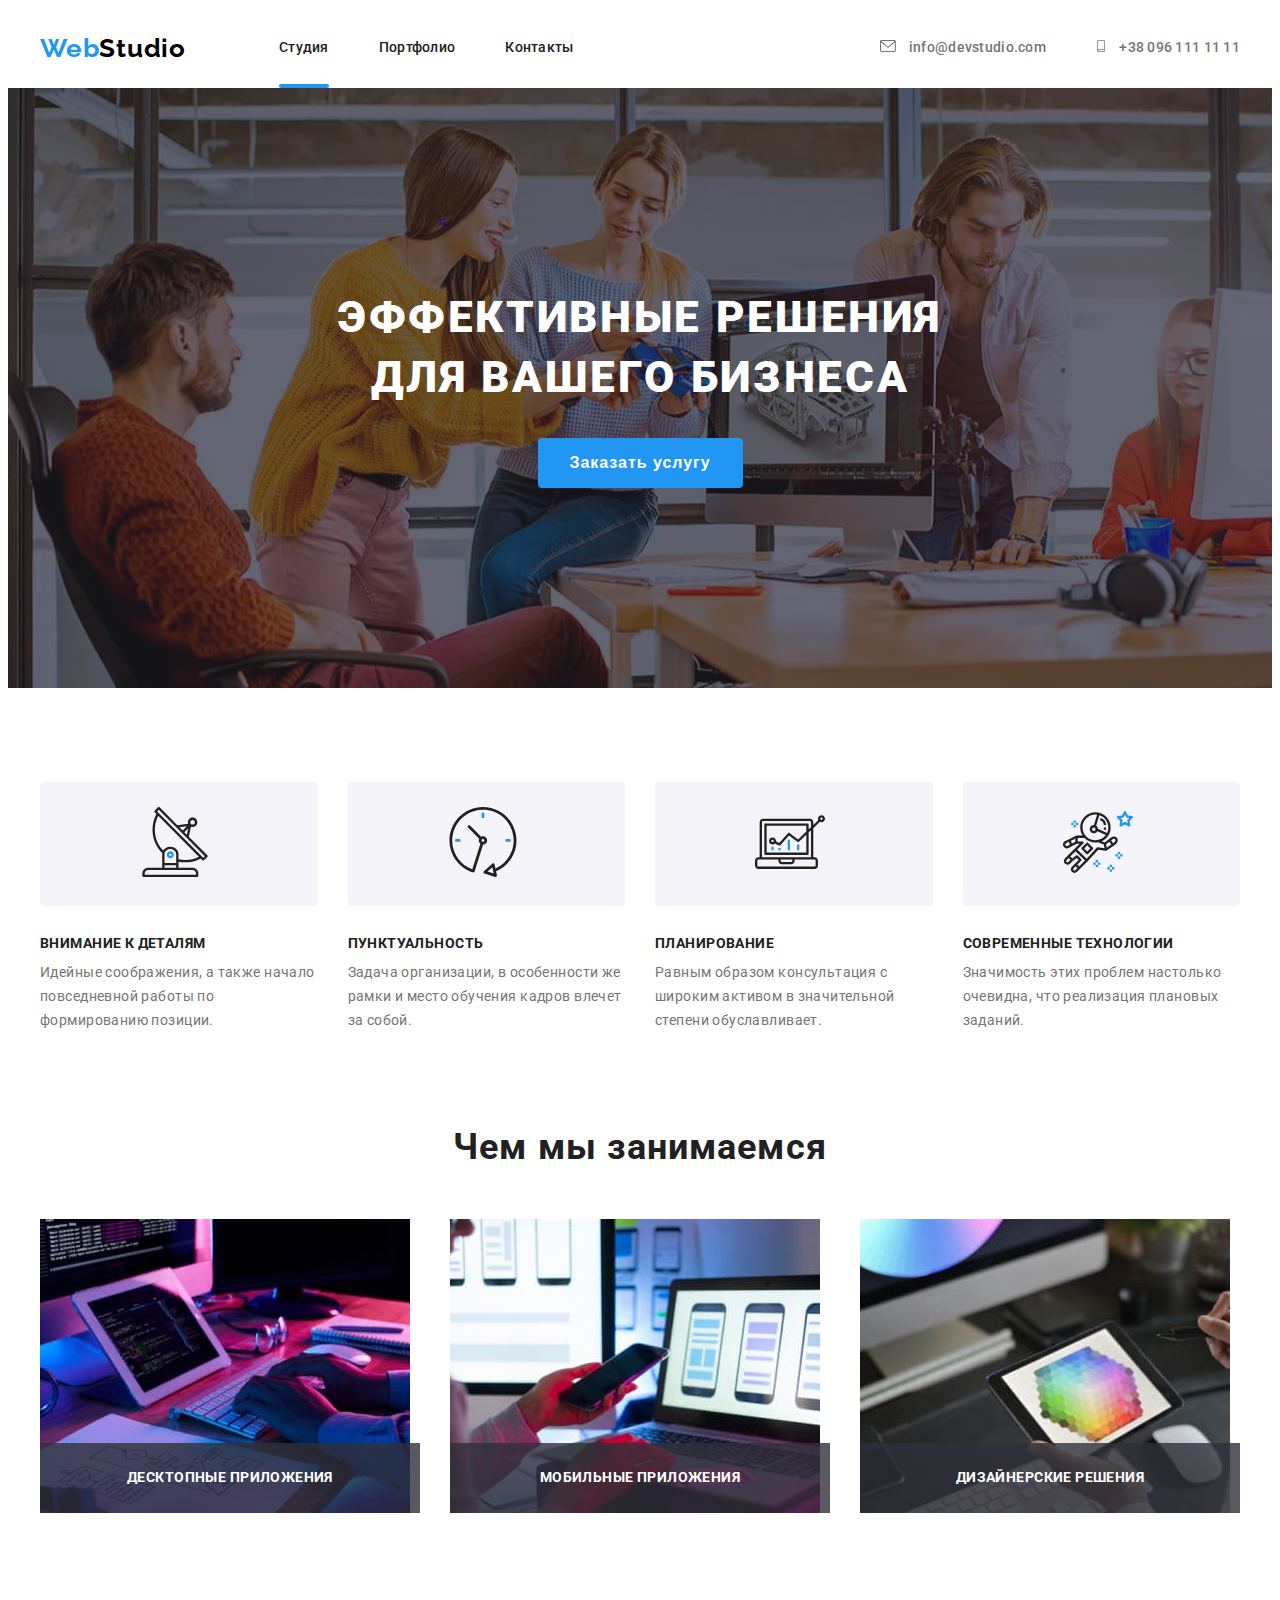
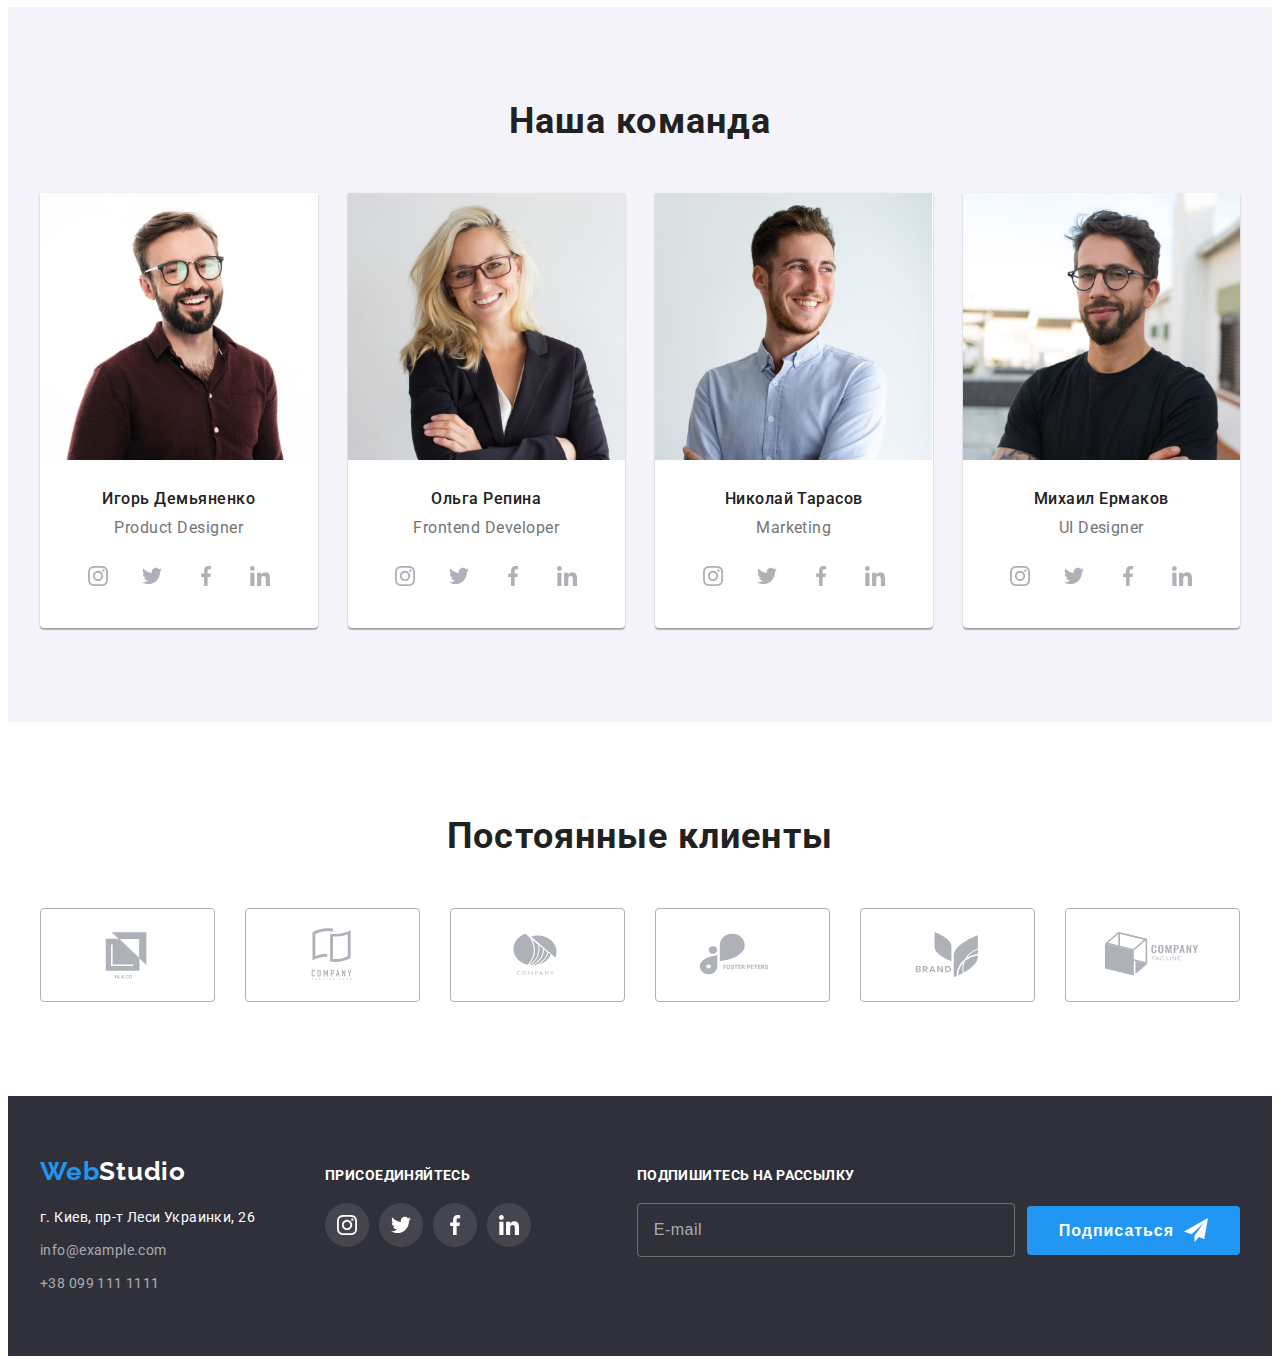
==== commit 261e2d6b: "adaptive-header" ====
--- a/index.html
+++ b/index.html
@@ -18,34 +18,49 @@
 
 <body>
 
-    <!-- <header class="header">
-        <div class="container flex-cont">
-            <nav class="nav flex-cont">
-                <a class="header__logo logo link" href="" lang="en"><span class="web">Web</span>Studio</a>
-                <ul class="nav__list list">
-                    <li class="nav__item"><a class="nav__link link transitions active" href="./index.html">Студия</a></li>
-                    <li class="nav__item"><a class="nav__link link transitions" href="./portfolio.html">Портфолио</a></li>
-                    <li class="nav__item"><a class="nav__link link transitions" href="">Контакты</a></li>
+    <header class="header">
+        <div class="container">
+            <div class="nav-wrap">
+                <nav class="nav flex-cont">
+                    <a class="header__logo logo link" href="" lang="en"><span class="web">Web</span>Studio</a>
+                    <ul class="nav__list list">
+                        <li class="nav__item"><a class="nav__link link transitions active" href="./index.html">Студия</a></li>
+                        <li class="nav__item"><a class="nav__link link transitions" href="./portfolio.html">Портфолио</a></li>
+                        <li class="nav__item"><a class="nav__link link transitions" href="">Контакты</a></li>
+                    </ul>
+                </nav>
+                <ul class="header__contacts-list list">
+                    <li class="header__contacts-item">
+                
+                        <a class="header__contacts-link link transitions" href="mailto:info@devstudio.com">
+                            <svg class="header__contacts-icon" width="16" height="12">
+                                <use href="./images/sprite.svg#icon-envelope-1"></use>
+                            </svg>
+                            info@devstudio.com</a>
+                    </li>
+                    <li class="header__contacts-item">
+                
+                        <a class="header__contacts-link link transitions" href="tel:+380961111111">
+                            <svg class="header__contacts-icon" width="10" height="12">
+                                <use href="./images/sprite.svg#icon-smartphone-1"></use>
+                            </svg>
+                            +38 096 111 11 11</a>
+                    </li>
                 </ul>
-            </nav>
-            <ul class="header__contacts-list list">
-                <li class="header__contacts-item">
-                    
-                    <a class="header__contacts-link link transitions" href="mailto:info@devstudio.com">
-                        <svg class="header__contacts-icon" width="16" height="12">
-                            <use href="./images/sprite.svg#icon-envelope-1"></use>
-                        </svg>
-                        info@devstudio.com</a></li>
-                <li class="header__contacts-item">
-                    
-                    <a class="header__contacts-link link transitions" href="tel:+380961111111">
-                        <svg class="header__contacts-icon" width="10" height="12">
-                            <use href="./images/sprite.svg#icon-smartphone-1"></use>
-                        </svg>
-                        +38 096 111 11 11</a></li>
-            </ul>
+                <button class="menu-button" type="button">
+                    <svg width="40" hight="40">
+                        <use href="./images/sprite.svg#icon-close-menu-opt"></use>
+                        <use href="./images/sprite.svg#icon-open-menu-opt"></use>
+                    </svg>
+                </button>
+            </div>
+            
+            <div class="mobile-menu"></div>
+
+            
         </div>
-    </header> -->
+
+    </header>
 
     <main>
 
--- a/css/main.min.css
+++ b/css/main.min.css
@@ -1,2 +1,2 @@
-:root{--logo-web-color: #2196f3;--logo-studio-header-color: #000000;--logo-studio-footer-color: #ffffff;--main-title-color: #212121;--main-text-color: #757575;--accent-color: #2196f3;--darkbg-text-color: #ffffff;--first-bg-color: #2f303a;--second-bg-color: #f5f4fa;--icon-color: #afb1b8;--main-btn-hover-bg-color: #188ce8}body{font-family:'Roboto', sans-serif}p,h1,h2,h3,h4,h5,h6{margin-top:0;margin-bottom:0}ul{margin-top:0;margin-bottom:0;padding-left:0}img{display:block;max-width:100%;height:auto}.link{text-decoration:none}.list{list-style:none}.visually-hidden{position:absolute;width:1px;height:1px;margin:-1px;padding:0;overflow:hidden;border:0;clip:rect(0 0 0 0)}@media screen and (max-width: 1199px){.section{padding-top:60px;padding-bottom:60px}}@media screen and (min-width: 1200px){.section{padding-top:94px;padding-bottom:94px}}.container{width:100%;padding-left:15px;padding-right:15px;margin-left:auto;margin-right:auto}@media screen and (min-width: 480px){.container{width:480px}}@media screen and (min-width: 768px){.container{width:768px}}@media screen and (min-width: 1200px){.container{width:1200px}}.is-hidden{opacity:0;pointer-events:none;visibility:hidden}.active{position:relative;color:var(--accent-color)}.active::after{content:'';display:block;position:absolute;left:0;bottom:0;width:100%;height:4px;background-color:var(--accent-color);border-radius:2px}.flex-cont,.checkbox__wraper{display:flex;align-items:center}.button-main{border:0px;border-radius:4px;background:var(--accent-color);font-weight:700;font-size:16px;line-height:1.87;letter-spacing:.06em;color:#fff}.button-main:hover,.button-main:focus{background-color:var(--main-btn-hover-bg-color);box-shadow:0px 4px 4px rgba(0,0,0,0.15)}.close-button{display:block;padding:6px;background:#ffffff;border:1px solid rgba(0,0,0,0.1);border-radius:50%}.close-button__icon{display:block}.transitions{transition-property:background-color, color, box-shadow, fill, border-color;transition-duration:250ms;transition-timing-function:cubic-bezier(0.4, 0, 0.2, 1)}.logo{display:block;font-family:Raleway, sans-serif;font-weight:700;font-size:24px;line-height:1.16;letter-spacing:0.03em}@media screen and (min-width: 1200px){.logo{font-size:26px;line-height:1.19}}.web{color:var(--logo-web-color)}.nav__list{display:flex}.nav__item:not(:last-child){margin-right:50px}.nav__link,.header__contacts-link{display:block;padding-top:32px;padding-bottom:32px;font-weight:500;font-size:14px;line-height:1.14;letter-spacing:.02em;color:var(--main-title-color)}.nav__link:hover,.header__contacts-link:hover,.nav__link:focus,.header__contacts-link:focus{color:var(--accent-color)}.filter{display:flex;justify-content:center;margin-bottom:40px}@media screen and (min-width: 1200px){.filter{margin-bottom:30px}}@media screen and (min-width: 1200px){.filter{margin-bottom:50px}}@media screen and (max-width: 767px){.filter{flex-wrap:wrap;justify-content:flex-start;margin-top:-15px}}@media screen and (max-width: 767px){.filter__item{margin-right:8px;margin-top:15px}}.filter__item:not(:last-child){margin-right:8px}.filter__button{padding:6px 22px;font-weight:500;font-size:16px;line-height:1.62;letter-spacing:.03em;color:var(--main-title-color);background-color:var(--second-bg-color);border:0px;border-radius:4px}.filter__button:hover,.filter__button:focus{background-color:var(--accent-color);color:var(--darkbg-text-color);box-shadow:0px 3px 1px rgba(0,0,0,0.1),0px 1px 2px rgba(0,0,0,0.08),0px 2px 2px rgba(0,0,0,0.12)}.address{font-style:normal;font-weight:400;font-size:14px;line-height:1.71;letter-spacing:0.03em}.address__item:not(:first-child){margin-top:9px}.address__link--white-text{color:var(--darkbg-text-color)}.address__link--grey-text{color:rgba(255,255,255,0.6)}.backdrop{position:fixed;top:0;left:0;width:100vw;height:100vh;background-color:rgba(0,0,0,0.2)}.modal-window{position:absolute;background-color:#ffffff;box-shadow:0px 1px 3px rgba(0,0,0,0.12),0px 1px 1px rgba(0,0,0,0.14),0px 2px 1px rgba(0,0,0,0.2);border-radius:4px}.checkbox{display:block}.checkbox__input:focus+.checkbox__wraper .checkbox__icon{background-color:var(--accent-color);border:none}.checkbox__icon{margin-right:8px;width:16px;height:15px;border:2px solid #212121;border-radius:2px}.header--border-bottom{border-bottom:1px solid #ececec}.header__logo{color:var(--logo-studio-header-color)}.header__contacts-link{color:var(--main-text-color)}.header__contacts-link:hover,.header__contacts-link:focus{color:var(--accent-color)}.header__contacts-list{display:flex;margin-left:auto}.header__contacts-item:not(:last-child){margin-right:50px}.header__contacts-icon{margin-right:10px;fill:currentColor}.hero{text-align:center;background-image:linear-gradient(rgba(47,48,58,0.4), rgba(47,48,58,0.4)),url(../images/hero/hero-img-opt.jpg)}@media screen and (max-width: 1199px){.hero{padding-top:118px;padding-bottom:118px}}@media screen and (min-width: 1200px){.hero{padding-top:200px;padding-bottom:200px}}.section-dark-bg{background-color:var(--first-bg-color)}.hero__title{text-transform:uppercase}@media screen and (max-width: 1199px){.hero__title{font-weight:900;font-size:26px;line-height:1.62;letter-spacing:.06em;color:var(--darkbg-text-color)}}@media screen and (min-width: 1200px){.hero__title{font-weight:900;font-size:44px;line-height:1.36;letter-spacing:.06em;color:var(--darkbg-text-color)}}.hero__button-main{margin-top:30px;padding:10px 32px}@media screen and (min-width: 768px){.features__list{display:flex;flex-wrap:wrap;margin:-15px}}@media screen and (min-width: 768px){.features__item{flex-basis:calc(100% / 2 - 30px);margin:15px}}@media screen and (min-width: 1200px){.features__item{flex-basis:calc(100% / 4 - 30px)}}@media screen and (max-width: 767px){.features__item:not(:last-child){margin-bottom:30px}}.features__icon{padding:25px 100px;background-color:var(--second-bg-color);border-radius:4px}@media screen and (max-width: 1199px){.features__icon{text-align:center}}.features__title{margin-top:30px;text-transform:uppercase;font-weight:700;font-size:14px;line-height:1.14;letter-spacing:.03em;color:var(--main-title-color)}@media screen and (max-width: 767px){.features__title{text-align:center}}.features__text{margin-top:10px;font-weight:400;font-size:14px;line-height:1.71;letter-spacing:.03em;color:var(--main-text-color)}.activities{padding-bottom:94px}@media screen and (max-width: 1199px){.activities{position:absolute;width:1px;height:1px;margin:-1px;padding:0;overflow:hidden;border:0;clip:rect(0 0 0 0)}}.activities__list{display:flex;margin-right:-30px}.activities__item{position:relative;flex-basis:calc(100% / 3 - 30px);margin-right:30px}.activities__label{position:absolute;width:100%;left:0;bottom:0;padding-top:27px;padding-bottom:27px;text-align:center;text-transform:uppercase;background-color:rgba(47,48,58,0.8);font-weight:700;font-size:14px;line-height:1.14;letter-spacing:.03em;color:var(--darkbg-text-color)}.activities__title{margin-bottom:50px;text-align:center;font-weight:700;font-size:36px;line-height:1.16;letter-spacing:.03em;color:var(--main-title-color)}.ourteam{background-color:var(--second-bg-color)}.ourteam__title{margin-bottom:30px;text-align:center;font-weight:700;font-size:28px;line-height:1.16;letter-spacing:.03em;color:var(--main-title-color)}@media screen and (min-width: 1200px){.ourteam__title{margin-bottom:50px;font-weight:700;font-size:36px;line-height:1.16;letter-spacing:.03em;color:var(--main-title-color)}}@media screen and (min-width: 768px){.ourteam__card-list{display:flex;flex-wrap:wrap;margin:-15px}}.ourteam__card-item{margin-bottom:30px;padding-bottom:30px;background-color:#ffffff;text-align:center;box-shadow:0px 1px 3px rgba(0,0,0,0.12),0px 1px 1px rgba(0,0,0,0.14),0px 2px 1px rgba(0,0,0,0.2);border-radius:0px 0px 4px 4px}@media screen and (min-width: 768px){.ourteam__card-item{flex-basis:calc(100% / 2 - 30px);margin:15px}}@media screen and (min-width: 1200px){.ourteam__card-item{flex-basis:calc(100% / 4 - 30px)}}.ourteam__name{margin-top:30px;font-weight:500;font-size:16px;line-height:1.18;letter-spacing:.03em;color:var(--main-title-color)}.ourteam__profession{margin-top:10px;font-weight:400;font-size:16px;line-height:1.18;letter-spacing:.03em;color:var(--main-text-color)}.ourteam__social-flex{display:flex;justify-content:center;align-items:center;margin-top:16px}.ourteam__social-list{display:flex;align-items:center}.ourteam__social-link{display:block;padding:12px;border-radius:50%}.ourteam__social-link:hover,.ourteam__social-link:focus,.ourteam__social-link:hover use,.ourteam__social-link:focus use{background-color:var(--accent-color);fill:var(--darkbg-text-color)}.ourteam__social-item:not(:last-child){margin-right:10px}.ourteam__social-icon{display:block;fill:var(--icon-color)}.clients__title{margin-bottom:30px;text-align:center;font-weight:700;font-size:28px;line-height:1.17;letter-spacing:.03em;color:var(--main-title-color)}@media screen and (min-width: 1200px){.clients__title{margin-bottom:50px;font-weight:700;font-size:36px;line-height:1.16;letter-spacing:.03em;color:var(--main-title-color)}}.clients__list{display:flex;flex-wrap:wrap;margin:-15px}.clients__item{margin:15px;flex-basis:calc(100% / 2 - 30px)}@media screen and (min-width: 768px){.clients__item{flex-basis:calc(100% / 3 - 30px)}}@media screen and (min-width: 1200px){.clients__item{flex-basis:calc(100% / 6 - 30px)}}.clients__link{display:flex;justify-content:center;align-items:center;padding-top:16px;padding-bottom:16px;border:1px solid var(--icon-color);border-radius:4px}.clients__link:hover,.clients__link:focus,.clients__link:hover use,.clients__link:focus use{border-color:var(--accent-color);fill:var(--accent-color)}.clients__icon{fill:var(--icon-color)}@media screen and (min-width: 768px){.portfolio__list{display:flex;flex-wrap:wrap;margin:-15px}}.portfolio__item:not(:last-child){margin-bottom:30px}@media screen and (min-width: 768px){.portfolio__item{flex-basis:calc(100% / 2 - 30px);margin:15px}}@media screen and (min-width: 1200px){.portfolio__item{flex-basis:calc(100% / 3 - 30px)}}.portfolio__link{display:block}.portfolio__link:hover,.portfolio__link:focus{box-shadow:0px 1px 1px rgba(0,0,0,0.12),0px 4px 4px rgba(0,0,0,0.06),1px 4px 6px rgba(0,0,0,0.16)}.portfolio__card-thumb{position:relative;overflow:hidden}.portfolio__overlay{position:absolute;display:flex;align-items:center;width:100%;height:100%;left:0;top:100%;overflow:auto;padding-left:24px;padding-right:24px;font-weight:400;font-size:18px;line-height:1.56;letter-spacing:.03em;color:var(--darkbg-text-color);background-color:rgba(33,150,243,0.9);transition:top 250ms cubic-bezier(0.4, 0, 0.2, 1)}.portfolio__link:hover .portfolio__overlay,.portfolio__link:focus .portfolio__overlay{top:0}.portfolio__overlay-text{display:block}.portfolio__card-text{padding:20px 24px;border-left:1px solid #eeeeee;border-right:1px solid #eeeeee;border-bottom:1px solid #eeeeee}.portfolio__title{font-weight:700;font-size:18px;line-height:2;letter-spacing:.06em;color:var(--main-title-color)}.portfolio__category{margin-top:4px;font-weight:400;font-size:16px;line-height:1.87;letter-spacing:.03em;color:var(--main-text-color)}.footer{width:100%}.footer__logo{color:var(--logo-studio-footer-color)}.footer__address{margin-top:20px}.footer__title{font-weight:700;font-size:14px;line-height:1.14;letter-spacing:.03em;color:var(--darkbg-text-color);text-transform:uppercase}.footer__link{display:block;padding:12px;fill:var(--darkbg-text-color);background:rgba(255,255,255,0.1);border-radius:50%}.footer__link:hover,.footer__link:focus{background-color:var(--accent-color)}.footer__list{display:flex;margin-top:20px}.footer__item:not(:last-child){margin-right:10px}.footer__icon{display:block}.footer--flex{padding-top:60px;padding-bottom:60px}@media screen and (min-width: 1200px){.footer--flex{display:flex;align-items:baseline;justify-content:space-between}}@media screen and (min-width: 768px){.footer__wraper{display:flex;align-items:baseline;justify-content:space-between}}@media screen and (max-width: 1199px){.footer__wraper{padding-left:76px;padding-right:89px}}.footer__contacts{text-align:center}@media screen and (min-width: 1200px){.footer__contacts{text-align:start;margin-right:70px}}.footer__social{display:flex;flex-direction:column;align-items:center;justify-content:center}@media screen and (max-width: 767px){.footer__social{margin-top:60px}}@media screen and (min-width: 1200px){.footer__social{align-items:flex-start}}.footer__subscribe{text-align:center}@media screen and (max-width: 1199px){.footer__subscribe{margin-top:60px}}@media screen and (min-width: 1200px){.footer__subscribe{text-align:start}}.footer__form-field{display:flex;flex-direction:column;align-items:center;margin-top:20px}@media screen and (min-width: 1200px){.footer__form-field{flex-direction:row}}.footer__input{padding-left:16px;width:450px;height:50px;color:#ffffff;background-color:transparent;border:1px solid rgba(255,255,255,0.3);border-radius:4px;outline:none}.footer__input::placeholder{font-weight:400;font-size:16px;line-height:1.25;letter-spacing:.03em;color:rgba(255,255,255,0.6)}@media screen and (min-width: 1200px){.footer__input{width:358px}}.footer__button-main{padding:10px 32px;display:flex;align-items:center}@media screen and (max-width: 1199px){.footer__button-main{margin-top:20px}}@media screen and (min-width: 1200px){.footer__button-main{margin-left:12px}}.button-main__icon--right{margin-left:10px}.modal{top:50%;left:50%;width:528px;min-height:581px;padding:40px;transform:translate(-50%, -50%)}.modal__close-button{position:absolute;top:8px;right:8px}.modal__close-button:hover use,.modal__close-button:focus use{fill:var(--accent-color)}.modal__form-title{display:block;margin-bottom:12px;text-align:center;font-size:20px;line-height:1.15;letter-spacing:0.03em;color:var(--main-title-color)}.modal__input-label{display:block;margin-bottom:10px}.modal__label{font-weight:400;font-size:12px;line-height:1.16;letter-spacing:.01em;color:var(--main-text-color)}.modal__input-field{position:relative;margin-top:4px}.modal__input,.modal__textarea:focus{display:block;width:100%;padding:12px 42px;border:1px solid rgba(33,33,33,0.2);border-radius:4px}.modal__input:focus,.modal__textarea:focus{border-color:var(--accent-color);outline:none}.modal__input-icon{display:block;position:absolute;top:50%;left:20px;transform:translate(-50%, -50%)}.modal__input:focus+.modal__input-icon,.modal__textarea:focus+.modal__input-icon{fill:var(--accent-color)}.modal__textarea-label{display:block;margin-bottom:20px}.modal__textarea{display:block;resize:none;margin-top:4px;padding:12px 16px;width:100%;height:120px;border:1px solid rgba(33,33,33,0.2);border-radius:4px}.modal__textarea::placeholder{font-family:Roboto;font-weight:400;font-size:12px;line-height:1.16;letter-spacing:.01em;color:rgba(117,117,117,0.5)}.modal__checkbox{margin-bottom:30px}.modal__checkbox-font{font-weight:400;font-size:14px;line-height:1.71;letter-spacing:0.03em}.modal__checkbox-text{color:#757575}.modal__policy-link{color:var(--accent-color)}.modal__button-main{display:block;margin:0 auto;padding:10px 55px}
+:root{--logo-web-color: #2196f3;--logo-studio-header-color: #000000;--logo-studio-footer-color: #ffffff;--main-title-color: #212121;--main-text-color: #757575;--accent-color: #2196f3;--darkbg-text-color: #ffffff;--first-bg-color: #2f303a;--second-bg-color: #f5f4fa;--icon-color: #afb1b8;--main-btn-hover-bg-color: #188ce8}body{font-family:'Roboto', sans-serif}p,h1,h2,h3,h4,h5,h6{margin-top:0;margin-bottom:0}ul{margin-top:0;margin-bottom:0;padding-left:0}img{display:block;max-width:100%;height:auto}.link{text-decoration:none}.list{list-style:none}.visually-hidden{position:absolute;width:1px;height:1px;margin:-1px;padding:0;overflow:hidden;border:0;clip:rect(0 0 0 0)}@media screen and (max-width: 1199px){.section{padding-top:60px;padding-bottom:60px}}@media screen and (min-width: 1200px){.section{padding-top:94px;padding-bottom:94px}}.container{width:100%;padding-left:15px;padding-right:15px;margin-left:auto;margin-right:auto}@media screen and (min-width: 480px){.container{width:480px}}@media screen and (min-width: 768px){.container{width:768px}}@media screen and (min-width: 1200px){.container{width:1200px}}.is-hidden{opacity:0;pointer-events:none;visibility:hidden}.active{position:relative;color:var(--accent-color)}.active::after{content:'';display:block;position:absolute;left:0;bottom:0;width:100%;height:4px;background-color:var(--accent-color);border-radius:2px}.flex-cont,.checkbox__wraper{display:flex;align-items:center}.button-main{border:0px;border-radius:4px;background:var(--accent-color);font-weight:700;font-size:16px;line-height:1.87;letter-spacing:.06em;color:#fff}.button-main:hover,.button-main:focus{background-color:var(--main-btn-hover-bg-color);box-shadow:0px 4px 4px rgba(0,0,0,0.15)}.close-button{display:block;padding:6px;background:#ffffff;border:1px solid rgba(0,0,0,0.1);border-radius:50%}.close-button__icon{display:block}.transitions{transition-property:background-color, color, box-shadow, fill, border-color;transition-duration:250ms;transition-timing-function:cubic-bezier(0.4, 0, 0.2, 1)}.logo{display:block;font-family:Raleway, sans-serif;font-weight:700;font-size:24px;line-height:1.16;letter-spacing:0.03em}@media screen and (min-width: 1200px){.logo{font-size:26px;line-height:1.19}}.web{color:var(--logo-web-color)}.nav-wrap{display:flex;align-items:center}@media screen and (max-width: 767px){.nav-wrap{justify-content:space-between;max-height:60px}}.nav__list{display:none}@media screen and (min-width: 768px){.nav__list{display:flex}}.nav__item:not(:last-child){margin-right:50px}.nav__link{color:var(--main-title-color)}@media screen and (min-width: 768px){.nav__link{display:block;padding-top:32px;padding-bottom:32px;font-weight:500;font-size:14px;line-height:1.14;letter-spacing:0.02em}}.nav__link:hover,.nav__link:focus{color:var(--accent-color)}.menu-button{display:inline-flex;margin:0;padding:0;border:none;background-color:transparent}@media screen and (min-width: 768px){.menu-button{display:none}}.filter{display:flex;justify-content:center;margin-bottom:40px}@media screen and (min-width: 1200px){.filter{margin-bottom:30px}}@media screen and (min-width: 1200px){.filter{margin-bottom:50px}}@media screen and (max-width: 767px){.filter{flex-wrap:wrap;justify-content:flex-start;margin-top:-15px}}@media screen and (max-width: 767px){.filter__item{margin-right:8px;margin-top:15px}}.filter__item:not(:last-child){margin-right:8px}.filter__button{padding:6px 22px;font-weight:500;font-size:16px;line-height:1.62;letter-spacing:.03em;color:var(--main-title-color);background-color:var(--second-bg-color);border:0px;border-radius:4px}.filter__button:hover,.filter__button:focus{background-color:var(--accent-color);color:var(--darkbg-text-color);box-shadow:0px 3px 1px rgba(0,0,0,0.1),0px 1px 2px rgba(0,0,0,0.08),0px 2px 2px rgba(0,0,0,0.12)}.address{font-style:normal;font-weight:400;font-size:14px;line-height:1.71;letter-spacing:0.03em}.address__item:not(:first-child){margin-top:9px}.address__link--white-text{color:var(--darkbg-text-color)}.address__link--grey-text{color:rgba(255,255,255,0.6)}.backdrop{position:fixed;top:0;left:0;width:100vw;height:100vh;background-color:rgba(0,0,0,0.2)}.modal-window{position:absolute;background-color:#ffffff;box-shadow:0px 1px 3px rgba(0,0,0,0.12),0px 1px 1px rgba(0,0,0,0.14),0px 2px 1px rgba(0,0,0,0.2);border-radius:4px}.checkbox{display:block}.checkbox__input:focus+.checkbox__wraper .checkbox__icon{background-color:var(--accent-color);border:none}.checkbox__icon{margin-right:8px;width:16px;height:15px;border:2px solid #212121;border-radius:2px}.header--border-bottom{border-bottom:1px solid #ececec}.header__logo{color:var(--logo-studio-header-color)}@media screen and (min-width: 768px){.header__logo{margin-right:88px}}@media screen and (min-width: 1200px){.header__logo{margin-right:93px}}.header__contacts-link{color:var(--main-text-color)}@media screen and (min-width: 768px){.header__contacts-link{display:block;padding-top:5px;padding-bottom:5px;font-weight:500;font-size:12px;line-height:1.16;letter-spacing:0.02em}}@media screen and (min-width: 1200px){.header__contacts-link{padding-top:32px;padding-bottom:32px;font-size:14px;line-height:1.14}}.header__contacts-link:hover,.header__contacts-link:focus{color:var(--accent-color)}.header__contacts-list{display:none}@media screen and (min-width: 768px){.header__contacts-list{display:flex;flex-direction:column;align-items:flex-start;margin-left:auto}}@media screen and (min-width: 1200px){.header__contacts-list{flex-direction:row}}@media screen and (min-width: 1200px){.header__contacts-item:not(:last-child){margin-right:50px}}.header__contacts-icon{margin-right:10px;fill:currentColor}.hero{text-align:center;background-image:linear-gradient(rgba(47,48,58,0.4), rgba(47,48,58,0.4)),url(../images/hero/hero-img-opt.jpg)}@media screen and (max-width: 1199px){.hero{padding-top:118px;padding-bottom:118px}}@media screen and (min-width: 1200px){.hero{padding-top:200px;padding-bottom:200px}}.section-dark-bg{background-color:var(--first-bg-color)}.hero__title{text-transform:uppercase}@media screen and (max-width: 1199px){.hero__title{font-weight:900;font-size:26px;line-height:1.62;letter-spacing:.06em;color:var(--darkbg-text-color)}}@media screen and (min-width: 1200px){.hero__title{font-weight:900;font-size:44px;line-height:1.36;letter-spacing:.06em;color:var(--darkbg-text-color)}}.hero__button-main{margin-top:30px;padding:10px 32px}@media screen and (min-width: 768px){.features__list{display:flex;flex-wrap:wrap;margin:-15px}}@media screen and (min-width: 768px){.features__item{flex-basis:calc(100% / 2 - 30px);margin:15px}}@media screen and (min-width: 1200px){.features__item{flex-basis:calc(100% / 4 - 30px)}}@media screen and (max-width: 767px){.features__item:not(:last-child){margin-bottom:30px}}.features__icon{padding:25px 100px;background-color:var(--second-bg-color);border-radius:4px}@media screen and (max-width: 1199px){.features__icon{text-align:center}}.features__title{margin-top:30px;text-transform:uppercase;font-weight:700;font-size:14px;line-height:1.14;letter-spacing:.03em;color:var(--main-title-color)}@media screen and (max-width: 767px){.features__title{text-align:center}}.features__text{margin-top:10px;font-weight:400;font-size:14px;line-height:1.71;letter-spacing:.03em;color:var(--main-text-color)}.activities{padding-bottom:94px}@media screen and (max-width: 1199px){.activities{position:absolute;width:1px;height:1px;margin:-1px;padding:0;overflow:hidden;border:0;clip:rect(0 0 0 0)}}.activities__list{display:flex;margin-right:-30px}.activities__item{position:relative;flex-basis:calc(100% / 3 - 30px);margin-right:30px}.activities__label{position:absolute;width:100%;left:0;bottom:0;padding-top:27px;padding-bottom:27px;text-align:center;text-transform:uppercase;background-color:rgba(47,48,58,0.8);font-weight:700;font-size:14px;line-height:1.14;letter-spacing:.03em;color:var(--darkbg-text-color)}.activities__title{margin-bottom:50px;text-align:center;font-weight:700;font-size:36px;line-height:1.16;letter-spacing:.03em;color:var(--main-title-color)}.ourteam{background-color:var(--second-bg-color)}.ourteam__title{margin-bottom:30px;text-align:center;font-weight:700;font-size:28px;line-height:1.16;letter-spacing:.03em;color:var(--main-title-color)}@media screen and (min-width: 1200px){.ourteam__title{margin-bottom:50px;font-weight:700;font-size:36px;line-height:1.16;letter-spacing:.03em;color:var(--main-title-color)}}@media screen and (min-width: 768px){.ourteam__card-list{display:flex;flex-wrap:wrap;margin:-15px}}.ourteam__card-item{margin-bottom:30px;padding-bottom:30px;background-color:#ffffff;text-align:center;box-shadow:0px 1px 3px rgba(0,0,0,0.12),0px 1px 1px rgba(0,0,0,0.14),0px 2px 1px rgba(0,0,0,0.2);border-radius:0px 0px 4px 4px}@media screen and (min-width: 768px){.ourteam__card-item{flex-basis:calc(100% / 2 - 30px);margin:15px}}@media screen and (min-width: 1200px){.ourteam__card-item{flex-basis:calc(100% / 4 - 30px)}}.ourteam__name{margin-top:30px;font-weight:500;font-size:16px;line-height:1.18;letter-spacing:.03em;color:var(--main-title-color)}.ourteam__profession{margin-top:10px;font-weight:400;font-size:16px;line-height:1.18;letter-spacing:.03em;color:var(--main-text-color)}.ourteam__social-flex{display:flex;justify-content:center;align-items:center;margin-top:16px}.ourteam__social-list{display:flex;align-items:center}.ourteam__social-link{display:block;padding:12px;border-radius:50%}.ourteam__social-link:hover,.ourteam__social-link:focus,.ourteam__social-link:hover use,.ourteam__social-link:focus use{background-color:var(--accent-color);fill:var(--darkbg-text-color)}.ourteam__social-item:not(:last-child){margin-right:10px}.ourteam__social-icon{display:block;fill:var(--icon-color)}.clients__title{margin-bottom:30px;text-align:center;font-weight:700;font-size:28px;line-height:1.17;letter-spacing:.03em;color:var(--main-title-color)}@media screen and (min-width: 1200px){.clients__title{margin-bottom:50px;font-weight:700;font-size:36px;line-height:1.16;letter-spacing:.03em;color:var(--main-title-color)}}.clients__list{display:flex;flex-wrap:wrap;margin:-15px}.clients__item{margin:15px;flex-basis:calc(100% / 2 - 30px)}@media screen and (min-width: 768px){.clients__item{flex-basis:calc(100% / 3 - 30px)}}@media screen and (min-width: 1200px){.clients__item{flex-basis:calc(100% / 6 - 30px)}}.clients__link{display:flex;justify-content:center;align-items:center;padding-top:16px;padding-bottom:16px;border:1px solid var(--icon-color);border-radius:4px}.clients__link:hover,.clients__link:focus,.clients__link:hover use,.clients__link:focus use{border-color:var(--accent-color);fill:var(--accent-color)}.clients__icon{fill:var(--icon-color)}@media screen and (min-width: 768px){.portfolio__list{display:flex;flex-wrap:wrap;margin:-15px}}.portfolio__item:not(:last-child){margin-bottom:30px}@media screen and (min-width: 768px){.portfolio__item{flex-basis:calc(100% / 2 - 30px);margin:15px}}@media screen and (min-width: 1200px){.portfolio__item{flex-basis:calc(100% / 3 - 30px)}}.portfolio__link{display:block}.portfolio__link:hover,.portfolio__link:focus{box-shadow:0px 1px 1px rgba(0,0,0,0.12),0px 4px 4px rgba(0,0,0,0.06),1px 4px 6px rgba(0,0,0,0.16)}.portfolio__card-thumb{position:relative;overflow:hidden}.portfolio__overlay{position:absolute;display:flex;align-items:center;width:100%;height:100%;left:0;top:100%;overflow:auto;padding-left:24px;padding-right:24px;font-weight:400;font-size:18px;line-height:1.56;letter-spacing:.03em;color:var(--darkbg-text-color);background-color:rgba(33,150,243,0.9);transition:top 250ms cubic-bezier(0.4, 0, 0.2, 1)}.portfolio__link:hover .portfolio__overlay,.portfolio__link:focus .portfolio__overlay{top:0}.portfolio__overlay-text{display:block}.portfolio__card-text{padding:20px 24px;border-left:1px solid #eeeeee;border-right:1px solid #eeeeee;border-bottom:1px solid #eeeeee}.portfolio__title{font-weight:700;font-size:18px;line-height:2;letter-spacing:.06em;color:var(--main-title-color)}.portfolio__category{margin-top:4px;font-weight:400;font-size:16px;line-height:1.87;letter-spacing:.03em;color:var(--main-text-color)}.footer{width:100%}.footer__logo{color:var(--logo-studio-footer-color)}.footer__address{margin-top:20px}.footer__title{font-weight:700;font-size:14px;line-height:1.14;letter-spacing:.03em;color:var(--darkbg-text-color);text-transform:uppercase}.footer__link{display:block;padding:12px;fill:var(--darkbg-text-color);background:rgba(255,255,255,0.1);border-radius:50%}.footer__link:hover,.footer__link:focus{background-color:var(--accent-color)}.footer__list{display:flex;margin-top:20px}.footer__item:not(:last-child){margin-right:10px}.footer__icon{display:block}.footer--flex{padding-top:60px;padding-bottom:60px}@media screen and (min-width: 1200px){.footer--flex{display:flex;align-items:baseline;justify-content:space-between}}@media screen and (min-width: 768px){.footer__wraper{display:flex;align-items:baseline;justify-content:space-between}}@media screen and (max-width: 1199px){.footer__wraper{padding-left:76px;padding-right:89px}}.footer__contacts{text-align:center}@media screen and (min-width: 1200px){.footer__contacts{text-align:start;margin-right:70px}}.footer__social{display:flex;flex-direction:column;align-items:center;justify-content:center}@media screen and (max-width: 767px){.footer__social{margin-top:60px}}@media screen and (min-width: 1200px){.footer__social{align-items:flex-start}}.footer__subscribe{text-align:center}@media screen and (max-width: 1199px){.footer__subscribe{margin-top:60px}}@media screen and (min-width: 1200px){.footer__subscribe{text-align:start}}.footer__form-field{display:flex;flex-direction:column;align-items:center;margin-top:20px}@media screen and (min-width: 1200px){.footer__form-field{flex-direction:row}}.footer__input{padding-left:16px;width:450px;height:50px;color:#ffffff;background-color:transparent;border:1px solid rgba(255,255,255,0.3);border-radius:4px;outline:none}.footer__input::placeholder{font-weight:400;font-size:16px;line-height:1.25;letter-spacing:.03em;color:rgba(255,255,255,0.6)}@media screen and (min-width: 1200px){.footer__input{width:358px}}.footer__button-main{padding:10px 32px;display:flex;align-items:center}@media screen and (max-width: 1199px){.footer__button-main{margin-top:20px}}@media screen and (min-width: 1200px){.footer__button-main{margin-left:12px}}.button-main__icon--right{margin-left:10px}.modal{top:50%;left:50%;width:528px;min-height:581px;padding:40px;transform:translate(-50%, -50%)}.modal__close-button{position:absolute;top:8px;right:8px}.modal__close-button:hover use,.modal__close-button:focus use{fill:var(--accent-color)}.modal__form-title{display:block;margin-bottom:12px;text-align:center;font-size:20px;line-height:1.15;letter-spacing:0.03em;color:var(--main-title-color)}.modal__input-label{display:block;margin-bottom:10px}.modal__label{font-weight:400;font-size:12px;line-height:1.16;letter-spacing:.01em;color:var(--main-text-color)}.modal__input-field{position:relative;margin-top:4px}.modal__input,.modal__textarea:focus{display:block;width:100%;padding:12px 42px;border:1px solid rgba(33,33,33,0.2);border-radius:4px}.modal__input:focus,.modal__textarea:focus{border-color:var(--accent-color);outline:none}.modal__input-icon{display:block;position:absolute;top:50%;left:20px;transform:translate(-50%, -50%)}.modal__input:focus+.modal__input-icon,.modal__textarea:focus+.modal__input-icon{fill:var(--accent-color)}.modal__textarea-label{display:block;margin-bottom:20px}.modal__textarea{display:block;resize:none;margin-top:4px;padding:12px 16px;width:100%;height:120px;border:1px solid rgba(33,33,33,0.2);border-radius:4px}.modal__textarea::placeholder{font-family:Roboto;font-weight:400;font-size:12px;line-height:1.16;letter-spacing:.01em;color:rgba(117,117,117,0.5)}.modal__checkbox{margin-bottom:30px}.modal__checkbox-font{font-weight:400;font-size:14px;line-height:1.71;letter-spacing:0.03em}.modal__checkbox-text{color:#757575}.modal__policy-link{color:var(--accent-color)}.modal__button-main{display:block;margin:0 auto;padding:10px 55px}
 /*# sourceMappingURL=main.min.css.map */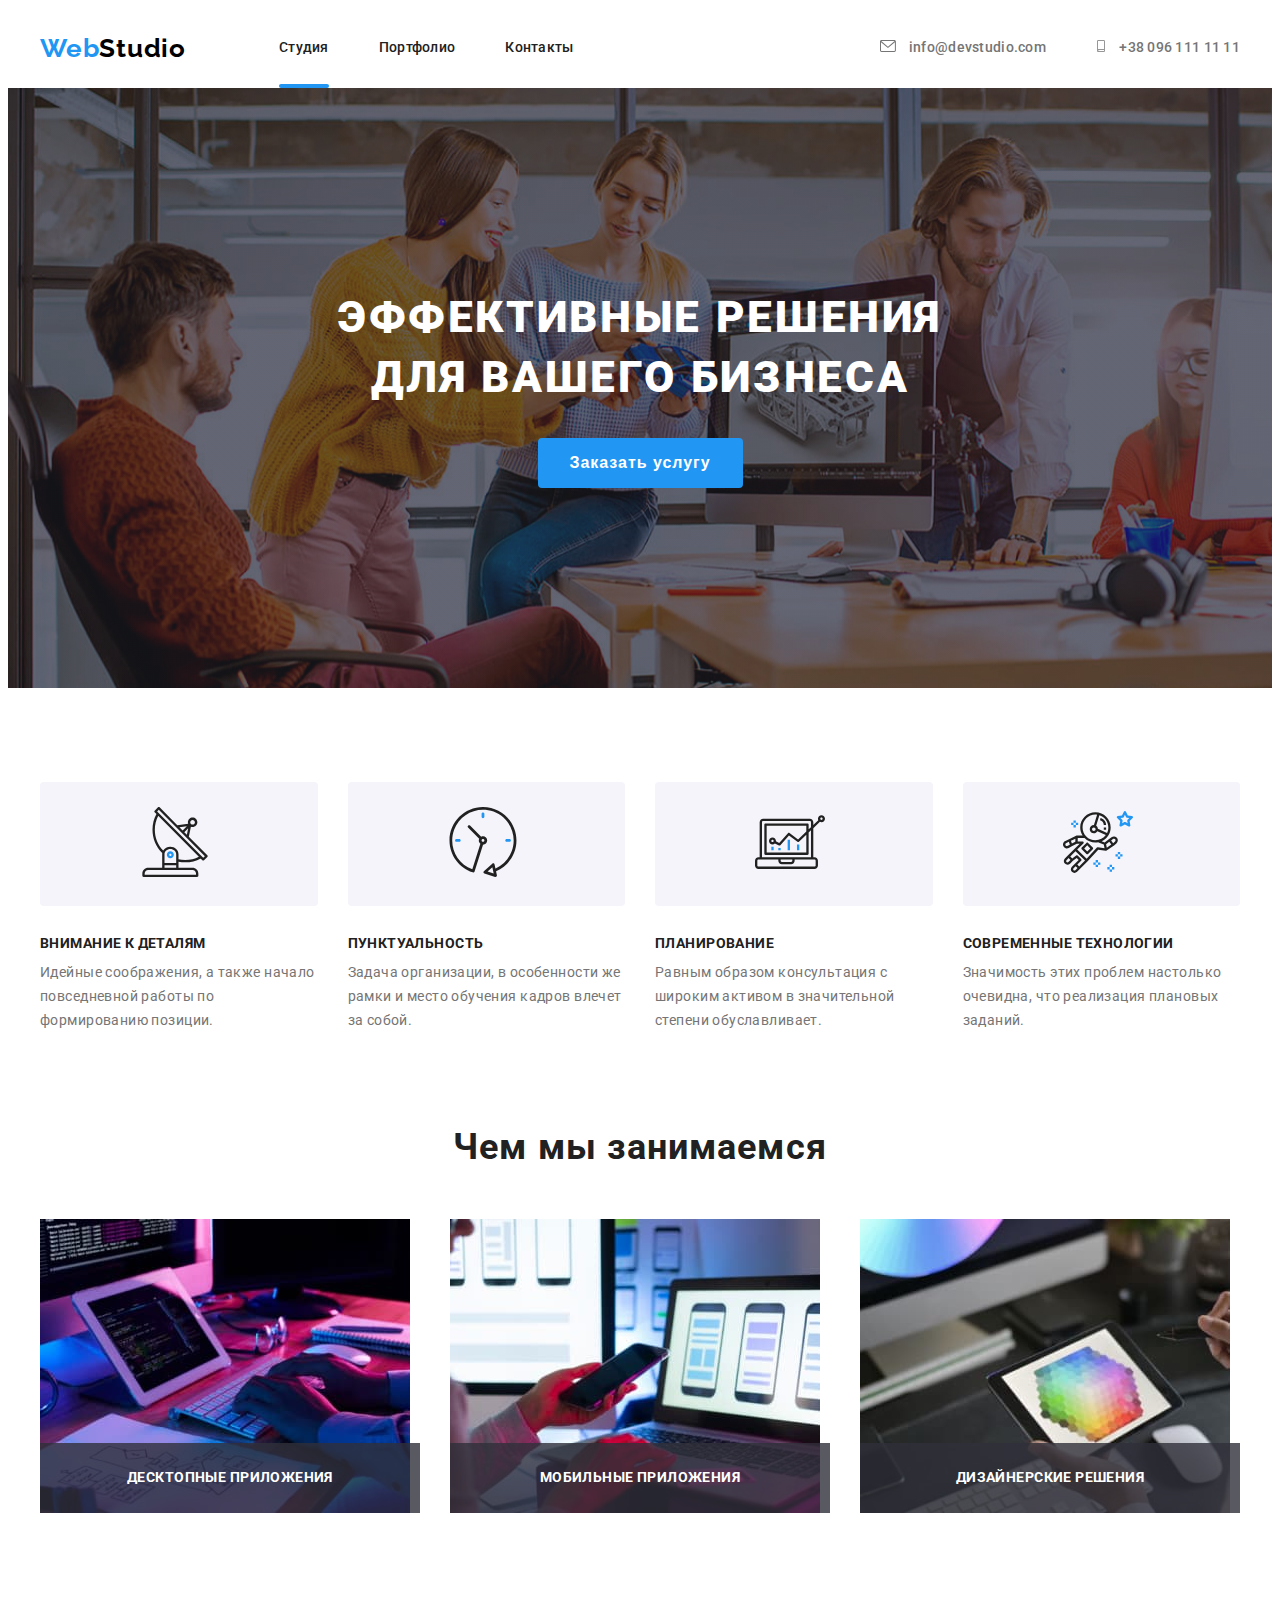
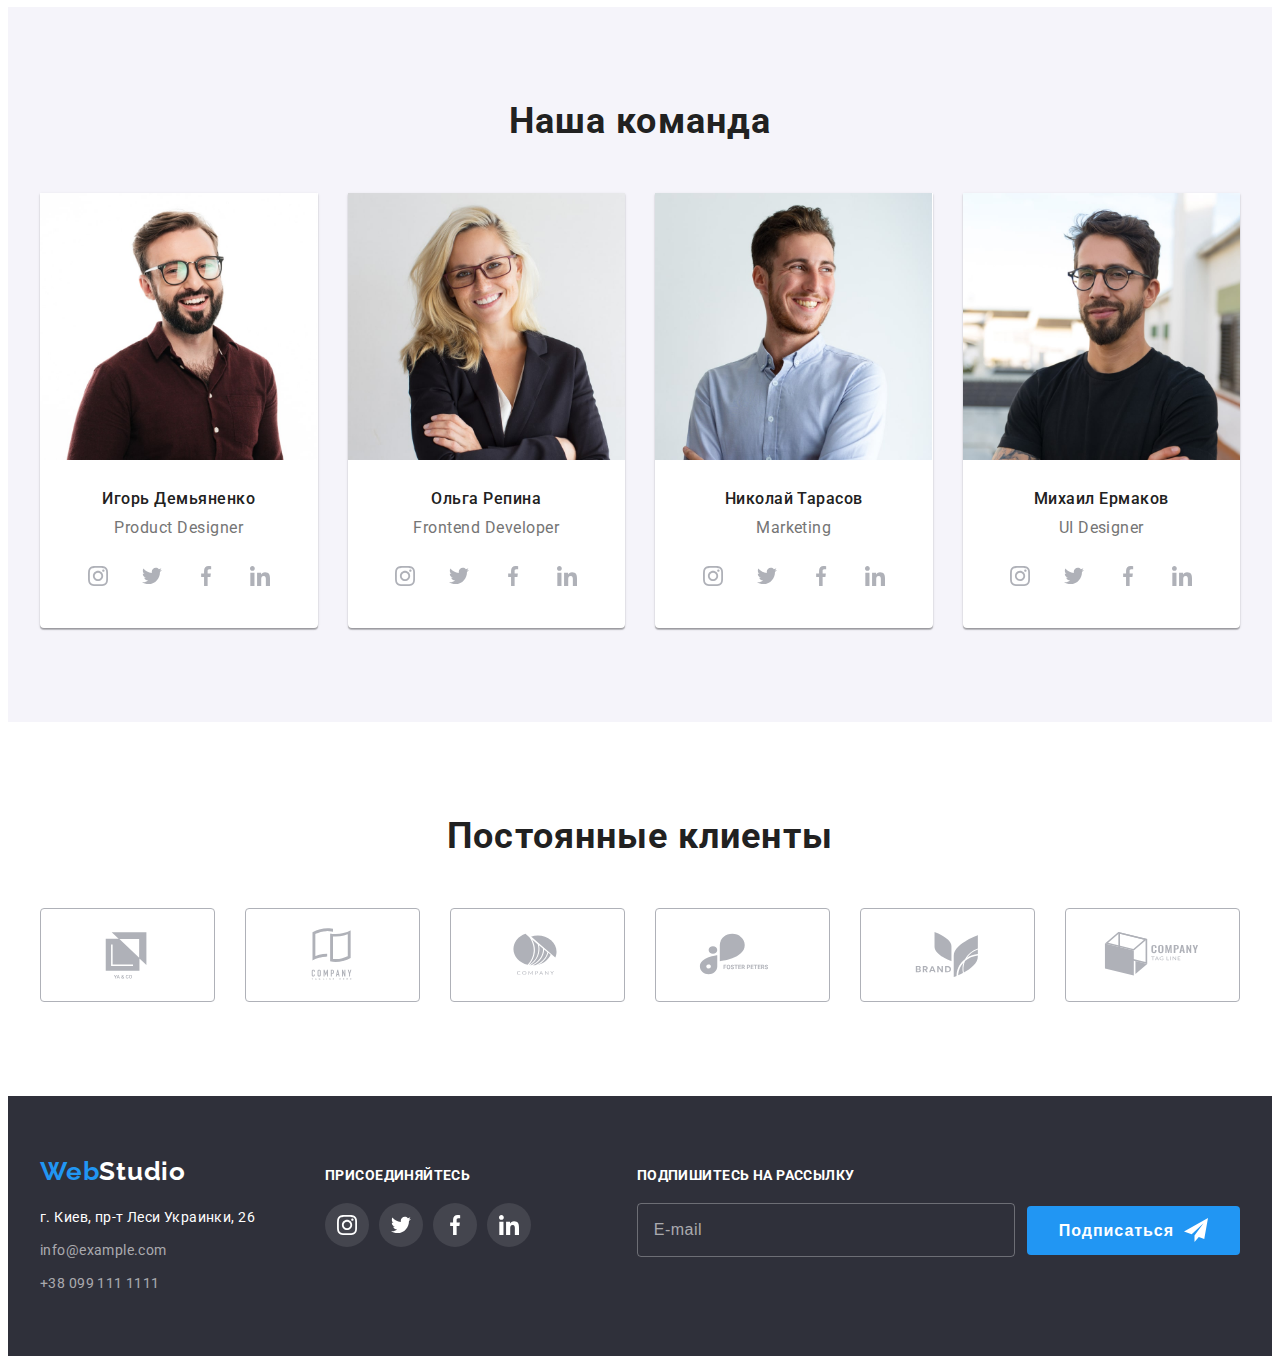
==== commit 777a5097: "img-and-bg" ====
--- a/index.html
+++ b/index.html
@@ -47,15 +47,47 @@
                             +38 096 111 11 11</a>
                     </li>
                 </ul>
-                <button class="menu-button" type="button">
-                    <svg width="40" hight="40">
-                        <use href="./images/sprite.svg#icon-close-menu-opt"></use>
-                        <use href="./images/sprite.svg#icon-open-menu-opt"></use>
+                <button class="menu-button" type="button" data-menu-button>
+                    <svg width="40" hight="40" aria-label="переключатель мобильного меню">
+                        <use class="menu-button__icon-open" href="./images/sprite.svg#icon-open-menu-opt"></use>
                     </svg>
                 </button>
             </div>
             
-            <div class="mobile-menu"></div>
+            <div class="mobile-menu">
+                <button class="menu-btn close" type="button" data-menu-button>
+                    <svg class="menu-btn__svg" width="40" hight="40" aria-label="выключатель мобильного меню">
+                        <use class="menu-button__icon-close" href="./images/sprite.svg#icon-close-black-opt"></use>
+                        
+                    </svg>
+                </button>
+                <ul class="mobile-menu__nav-list list">
+                    <li class="mobile-menu__nav-item"><a class="mobile-menu__nav-link link transitions active" href="./index.html">Студия</a></li>
+                    <li class="mobile-menu__nav-item"><a class="mobile-menu__nav-link link transitions" href="./portfolio.html">Портфолио</a></li>
+                    <li class="mobile-menu__nav-item"><a class="mobile-menu__nav-link link transitions" href="">Контакты</a></li>
+                </ul>
+                <ul class="mobile-menu__contacts-list list">
+                    <li class="mobile-menu__contacts-item">
+                    
+                        <a class="mobile-menu__contacts-link link transitions tel" href="tel:+380961111111">
+                            
+                            +38 096 111 11 11</a>
+                    </li>
+                    <li class="mobile-menu__contacts-item">
+                
+                        <a class="mobile-menu__contacts-link link transitions" href="mailto:info@devstudio.com">
+                            
+                            info@devstudio.com</a>
+                    </li>
+                    
+                </ul>
+                <ul class="mobile-menu__social-list list">
+                    <li class="mobile-menu__social-item"><a class="mobile-menu__social-link link transitions" href="./index.html">Instagram</a></li>
+                    <li class="mobile-menu__social-item"><a class="mobile-menu__social-link link transitions" href="./portfolio.html">Twitter</a></li>
+                    <li class="mobile-menu__social-item"><a class="mobile-menu__social-link link transitions" href="">Facebook</a></li>
+                    <li class="mobile-menu__social-item"><a class="mobile-menu__social-link link transitions" href="">LinkedIn</a></li>
+                </ul>
+            </div>
 
             
         </div>
@@ -147,7 +179,24 @@
                 <h2 class="ourteam__title">Наша команда</h2>
                 <ul class="ourteam__card-list list">
                     <li class="ourteam__card-item">
-                        <img src="./images/ourteam/img1.jpg" alt="Фото Игоря Демьяненко" min-width="270" height="260">
+                        <picture>
+                            <source srcset="./images/ourteam/ourteam-images/our-team1desk@1x.jpg 1x, 
+                                            ./images/ourteam/ourteam-images/our-team1desk@2x.jpg 2x"
+                                media="(min-width: 1200px)">
+                            <source
+                                srcset="./images/ourteam/ourteam-images/our-team1tab@1x.jpg 1x, 
+                                            ./images/ourteam/ourteam-images/our-team1tab@2x.jpg 2x"
+                                media="(min-width: 768px)">
+                            <source
+                                srcset="./images/ourteam/ourteam-images/our-team1mob@1x.jpg 1x, 
+                                            ./images/ourteam/ourteam-images/our-team1mob@2x.jpg 2x"
+                                media="(min-width: 320px)">
+                            <img srcset="./images/ourteam/ourteam-images/our-team1mob@1x.jpg 1x, 
+                                        ./images/ourteam/ourteam-images/our-team1mob@2x.jpg 2x"
+                                src="./images/ourteam/img1.jpg" 
+                                alt="Фото Игоря Демьяненко" min-width="270" height="260">
+                        </picture>
+                        
                         <h3 class="ourteam__name">Игорь Демьяненко</h3>
                         <p class="ourteam__profession" lang="en">Product Designer</p>
                         <div class="ourteam__social-flex">
@@ -184,7 +233,21 @@
                         </div>
                     </li>
                     <li class="ourteam__card-item">
-                        <img src="./images/ourteam/img2.jpg" alt="Фото Ольги Репиной" min-width="270" height="260">
+                        <picture>
+                            <source srcset="./images/ourteam/ourteam-images/our-team2desk@1x.jpg 1x, 
+                                            ./images/ourteam/ourteam-images/our-team2desk@2x.jpg 2x"
+                                media="(min-width: 1200px)">
+                            <source srcset="./images/ourteam/ourteam-images/our-team2tab@1x.jpg 1x, 
+                                            ./images/ourteam/ourteam-images/our-team2tab@2x.jpg 2x"
+                                media="(min-width: 768px)">
+                            <source srcset="./images/ourteam/ourteam-images/our-team2mob@1x.jpg 1x, 
+                                            ./images/ourteam/ourteam-images/our-team2mob@2x.jpg 2x"
+                                media="(min-width: 320px)">
+                            <img srcset="./images/ourteam/ourteam-images/our-team2mob@1x.jpg 1x, 
+                                          ./images/ourteam/ourteam-images/our-team2mob@2x.jpg 2x"
+                                src="./images/ourteam/img2.jpg" 
+                                alt="Фото Ольги Репиной" min-width="270" height="260">
+                        </picture>
                         <h3 class="ourteam__name">Ольга Репина</h3>
                         <p class="ourteam__profession" lang="en">Frontend Developer</p>
                         <div class="ourteam__social-flex">
@@ -222,7 +285,22 @@
                         
                     </li>
                     <li class="ourteam__card-item">
-                        <img src="./images/ourteam/img3.jpg" alt="Фото Николая Тарасова" min-width="270" height="260">
+                        <picture>
+                            <source srcset="./images/ourteam/ourteam-images/our-team3desk@1x.jpg 1x, 
+                                            ./images/ourteam/ourteam-images/our-team3desk@2x.jpg 2x"
+                                media="(min-width: 1200px)">
+                            <source srcset="./images/ourteam/ourteam-images/our-team3tab@1x.jpg 1x, 
+                                            ./images/ourteam/ourteam-images/our-team3tab@2x.jpg 2x"
+                                media="(min-width: 768px)">
+                            <source srcset="./images/ourteam/ourteam-images/our-team3mob@1x.jpg 1x, 
+                                            ./images/ourteam/ourteam-images/our-team3mob@2x.jpg 2x"
+                                media="(min-width: 320px)">
+                            <img srcset="./images/ourteam/ourteam-images/our-team3mob@1x.jpg 1x, 
+                                         ./images/ourteam/ourteam-images/our-team3mob@2x.jpg 2x"
+                                src="./images/ourteam/img3.jpg" 
+                                alt="Фото Николая Тарасова" min-width="270" height="260">
+                        </picture>
+                        
                         <h3 class="ourteam__name">Николай Тарасов</h3>
                         <p class="ourteam__profession" lang="en">Marketing</p>
                         <div class="ourteam__social-flex">
@@ -260,7 +338,21 @@
                         
                     </li>
                     <li class="ourteam__card-item">
-                        <img src="./images/ourteam/img4.jpg" alt="Фото Михаила Ермакова" min-width="270" height="260">
+                        <picture>
+                            <source srcset="./images/ourteam/ourteam-images/our-team4desk@1x.jpg 1x, 
+                                            ./images/ourteam/ourteam-images/our-team4desk@2x.jpg 2x"
+                                media="(min-width: 1200px)">
+                            <source srcset="./images/ourteam/ourteam-images/our-team4tab@1x.jpg 1x, 
+                                            ./images/ourteam/ourteam-images/our-team4tab@2x.jpg 2x"
+                                media="(min-width: 768px)">
+                            <source srcset="./images/ourteam/ourteam-images/our-team4mob@1x.jpg 1x, 
+                                            ./images/ourteam/ourteam-images/our-team4mob@2x.jpg 2x"
+                                media="(min-width: 320px)">
+                            <img srcset="./images/ourteam/ourteam-images/our-team4mob@1x.jpg 1x, 
+                                        ./images/ourteam/ourteam-images/our-team4mob@2x.jpg 2x"
+                                src="./images/ourteam/img4.jpg" alt="Фото Михаила Ермакова" min-width="270" height="260">
+                        </picture>
+                        
                         <h3 class="ourteam__name">Михаил Ермаков</h3>
                         <p class="ourteam__profession" lang="en">UI Designer</p>
                         <div class="ourteam__social-flex">
@@ -494,5 +586,6 @@
     </div>
 
 <script src="./js/modal.js"></script>
+<script src="./js/mobile-menu.js"></script>
 </body>
 </html>--- a/css/main.min.css
+++ b/css/main.min.css
@@ -1,2 +1,2 @@
-:root{--logo-web-color: #2196f3;--logo-studio-header-color: #000000;--logo-studio-footer-color: #ffffff;--main-title-color: #212121;--main-text-color: #757575;--accent-color: #2196f3;--darkbg-text-color: #ffffff;--first-bg-color: #2f303a;--second-bg-color: #f5f4fa;--icon-color: #afb1b8;--main-btn-hover-bg-color: #188ce8}body{font-family:'Roboto', sans-serif}p,h1,h2,h3,h4,h5,h6{margin-top:0;margin-bottom:0}ul{margin-top:0;margin-bottom:0;padding-left:0}img{display:block;max-width:100%;height:auto}.link{text-decoration:none}.list{list-style:none}.visually-hidden{position:absolute;width:1px;height:1px;margin:-1px;padding:0;overflow:hidden;border:0;clip:rect(0 0 0 0)}@media screen and (max-width: 1199px){.section{padding-top:60px;padding-bottom:60px}}@media screen and (min-width: 1200px){.section{padding-top:94px;padding-bottom:94px}}.container{width:100%;padding-left:15px;padding-right:15px;margin-left:auto;margin-right:auto}@media screen and (min-width: 480px){.container{width:480px}}@media screen and (min-width: 768px){.container{width:768px}}@media screen and (min-width: 1200px){.container{width:1200px}}.is-hidden{opacity:0;pointer-events:none;visibility:hidden}.active{position:relative;color:var(--accent-color)}.active::after{content:'';display:block;position:absolute;left:0;bottom:0;width:100%;height:4px;background-color:var(--accent-color);border-radius:2px}.flex-cont,.checkbox__wraper{display:flex;align-items:center}.button-main{border:0px;border-radius:4px;background:var(--accent-color);font-weight:700;font-size:16px;line-height:1.87;letter-spacing:.06em;color:#fff}.button-main:hover,.button-main:focus{background-color:var(--main-btn-hover-bg-color);box-shadow:0px 4px 4px rgba(0,0,0,0.15)}.close-button{display:block;padding:6px;background:#ffffff;border:1px solid rgba(0,0,0,0.1);border-radius:50%}.close-button__icon{display:block}.transitions{transition-property:background-color, color, box-shadow, fill, border-color;transition-duration:250ms;transition-timing-function:cubic-bezier(0.4, 0, 0.2, 1)}.logo{display:block;font-family:Raleway, sans-serif;font-weight:700;font-size:24px;line-height:1.16;letter-spacing:0.03em}@media screen and (min-width: 1200px){.logo{font-size:26px;line-height:1.19}}.web{color:var(--logo-web-color)}.nav-wrap{display:flex;align-items:center}@media screen and (max-width: 767px){.nav-wrap{justify-content:space-between;max-height:60px}}.nav__list{display:none}@media screen and (min-width: 768px){.nav__list{display:flex}}.nav__item:not(:last-child){margin-right:50px}.nav__link{color:var(--main-title-color)}@media screen and (min-width: 768px){.nav__link{display:block;padding-top:32px;padding-bottom:32px;font-weight:500;font-size:14px;line-height:1.14;letter-spacing:0.02em}}.nav__link:hover,.nav__link:focus{color:var(--accent-color)}.menu-button{display:inline-flex;margin:0;padding:0;border:none;background-color:transparent}@media screen and (min-width: 768px){.menu-button{display:none}}.filter{display:flex;justify-content:center;margin-bottom:40px}@media screen and (min-width: 1200px){.filter{margin-bottom:30px}}@media screen and (min-width: 1200px){.filter{margin-bottom:50px}}@media screen and (max-width: 767px){.filter{flex-wrap:wrap;justify-content:flex-start;margin-top:-15px}}@media screen and (max-width: 767px){.filter__item{margin-right:8px;margin-top:15px}}.filter__item:not(:last-child){margin-right:8px}.filter__button{padding:6px 22px;font-weight:500;font-size:16px;line-height:1.62;letter-spacing:.03em;color:var(--main-title-color);background-color:var(--second-bg-color);border:0px;border-radius:4px}.filter__button:hover,.filter__button:focus{background-color:var(--accent-color);color:var(--darkbg-text-color);box-shadow:0px 3px 1px rgba(0,0,0,0.1),0px 1px 2px rgba(0,0,0,0.08),0px 2px 2px rgba(0,0,0,0.12)}.address{font-style:normal;font-weight:400;font-size:14px;line-height:1.71;letter-spacing:0.03em}.address__item:not(:first-child){margin-top:9px}.address__link--white-text{color:var(--darkbg-text-color)}.address__link--grey-text{color:rgba(255,255,255,0.6)}.backdrop{position:fixed;top:0;left:0;width:100vw;height:100vh;background-color:rgba(0,0,0,0.2)}.modal-window{position:absolute;background-color:#ffffff;box-shadow:0px 1px 3px rgba(0,0,0,0.12),0px 1px 1px rgba(0,0,0,0.14),0px 2px 1px rgba(0,0,0,0.2);border-radius:4px}.checkbox{display:block}.checkbox__input:focus+.checkbox__wraper .checkbox__icon{background-color:var(--accent-color);border:none}.checkbox__icon{margin-right:8px;width:16px;height:15px;border:2px solid #212121;border-radius:2px}.header--border-bottom{border-bottom:1px solid #ececec}.header__logo{color:var(--logo-studio-header-color)}@media screen and (min-width: 768px){.header__logo{margin-right:88px}}@media screen and (min-width: 1200px){.header__logo{margin-right:93px}}.header__contacts-link{color:var(--main-text-color)}@media screen and (min-width: 768px){.header__contacts-link{display:block;padding-top:5px;padding-bottom:5px;font-weight:500;font-size:12px;line-height:1.16;letter-spacing:0.02em}}@media screen and (min-width: 1200px){.header__contacts-link{padding-top:32px;padding-bottom:32px;font-size:14px;line-height:1.14}}.header__contacts-link:hover,.header__contacts-link:focus{color:var(--accent-color)}.header__contacts-list{display:none}@media screen and (min-width: 768px){.header__contacts-list{display:flex;flex-direction:column;align-items:flex-start;margin-left:auto}}@media screen and (min-width: 1200px){.header__contacts-list{flex-direction:row}}@media screen and (min-width: 1200px){.header__contacts-item:not(:last-child){margin-right:50px}}.header__contacts-icon{margin-right:10px;fill:currentColor}.hero{text-align:center;background-image:linear-gradient(rgba(47,48,58,0.4), rgba(47,48,58,0.4)),url(../images/hero/hero-img-opt.jpg)}@media screen and (max-width: 1199px){.hero{padding-top:118px;padding-bottom:118px}}@media screen and (min-width: 1200px){.hero{padding-top:200px;padding-bottom:200px}}.section-dark-bg{background-color:var(--first-bg-color)}.hero__title{text-transform:uppercase}@media screen and (max-width: 1199px){.hero__title{font-weight:900;font-size:26px;line-height:1.62;letter-spacing:.06em;color:var(--darkbg-text-color)}}@media screen and (min-width: 1200px){.hero__title{font-weight:900;font-size:44px;line-height:1.36;letter-spacing:.06em;color:var(--darkbg-text-color)}}.hero__button-main{margin-top:30px;padding:10px 32px}@media screen and (min-width: 768px){.features__list{display:flex;flex-wrap:wrap;margin:-15px}}@media screen and (min-width: 768px){.features__item{flex-basis:calc(100% / 2 - 30px);margin:15px}}@media screen and (min-width: 1200px){.features__item{flex-basis:calc(100% / 4 - 30px)}}@media screen and (max-width: 767px){.features__item:not(:last-child){margin-bottom:30px}}.features__icon{padding:25px 100px;background-color:var(--second-bg-color);border-radius:4px}@media screen and (max-width: 1199px){.features__icon{text-align:center}}.features__title{margin-top:30px;text-transform:uppercase;font-weight:700;font-size:14px;line-height:1.14;letter-spacing:.03em;color:var(--main-title-color)}@media screen and (max-width: 767px){.features__title{text-align:center}}.features__text{margin-top:10px;font-weight:400;font-size:14px;line-height:1.71;letter-spacing:.03em;color:var(--main-text-color)}.activities{padding-bottom:94px}@media screen and (max-width: 1199px){.activities{position:absolute;width:1px;height:1px;margin:-1px;padding:0;overflow:hidden;border:0;clip:rect(0 0 0 0)}}.activities__list{display:flex;margin-right:-30px}.activities__item{position:relative;flex-basis:calc(100% / 3 - 30px);margin-right:30px}.activities__label{position:absolute;width:100%;left:0;bottom:0;padding-top:27px;padding-bottom:27px;text-align:center;text-transform:uppercase;background-color:rgba(47,48,58,0.8);font-weight:700;font-size:14px;line-height:1.14;letter-spacing:.03em;color:var(--darkbg-text-color)}.activities__title{margin-bottom:50px;text-align:center;font-weight:700;font-size:36px;line-height:1.16;letter-spacing:.03em;color:var(--main-title-color)}.ourteam{background-color:var(--second-bg-color)}.ourteam__title{margin-bottom:30px;text-align:center;font-weight:700;font-size:28px;line-height:1.16;letter-spacing:.03em;color:var(--main-title-color)}@media screen and (min-width: 1200px){.ourteam__title{margin-bottom:50px;font-weight:700;font-size:36px;line-height:1.16;letter-spacing:.03em;color:var(--main-title-color)}}@media screen and (min-width: 768px){.ourteam__card-list{display:flex;flex-wrap:wrap;margin:-15px}}.ourteam__card-item{margin-bottom:30px;padding-bottom:30px;background-color:#ffffff;text-align:center;box-shadow:0px 1px 3px rgba(0,0,0,0.12),0px 1px 1px rgba(0,0,0,0.14),0px 2px 1px rgba(0,0,0,0.2);border-radius:0px 0px 4px 4px}@media screen and (min-width: 768px){.ourteam__card-item{flex-basis:calc(100% / 2 - 30px);margin:15px}}@media screen and (min-width: 1200px){.ourteam__card-item{flex-basis:calc(100% / 4 - 30px)}}.ourteam__name{margin-top:30px;font-weight:500;font-size:16px;line-height:1.18;letter-spacing:.03em;color:var(--main-title-color)}.ourteam__profession{margin-top:10px;font-weight:400;font-size:16px;line-height:1.18;letter-spacing:.03em;color:var(--main-text-color)}.ourteam__social-flex{display:flex;justify-content:center;align-items:center;margin-top:16px}.ourteam__social-list{display:flex;align-items:center}.ourteam__social-link{display:block;padding:12px;border-radius:50%}.ourteam__social-link:hover,.ourteam__social-link:focus,.ourteam__social-link:hover use,.ourteam__social-link:focus use{background-color:var(--accent-color);fill:var(--darkbg-text-color)}.ourteam__social-item:not(:last-child){margin-right:10px}.ourteam__social-icon{display:block;fill:var(--icon-color)}.clients__title{margin-bottom:30px;text-align:center;font-weight:700;font-size:28px;line-height:1.17;letter-spacing:.03em;color:var(--main-title-color)}@media screen and (min-width: 1200px){.clients__title{margin-bottom:50px;font-weight:700;font-size:36px;line-height:1.16;letter-spacing:.03em;color:var(--main-title-color)}}.clients__list{display:flex;flex-wrap:wrap;margin:-15px}.clients__item{margin:15px;flex-basis:calc(100% / 2 - 30px)}@media screen and (min-width: 768px){.clients__item{flex-basis:calc(100% / 3 - 30px)}}@media screen and (min-width: 1200px){.clients__item{flex-basis:calc(100% / 6 - 30px)}}.clients__link{display:flex;justify-content:center;align-items:center;padding-top:16px;padding-bottom:16px;border:1px solid var(--icon-color);border-radius:4px}.clients__link:hover,.clients__link:focus,.clients__link:hover use,.clients__link:focus use{border-color:var(--accent-color);fill:var(--accent-color)}.clients__icon{fill:var(--icon-color)}@media screen and (min-width: 768px){.portfolio__list{display:flex;flex-wrap:wrap;margin:-15px}}.portfolio__item:not(:last-child){margin-bottom:30px}@media screen and (min-width: 768px){.portfolio__item{flex-basis:calc(100% / 2 - 30px);margin:15px}}@media screen and (min-width: 1200px){.portfolio__item{flex-basis:calc(100% / 3 - 30px)}}.portfolio__link{display:block}.portfolio__link:hover,.portfolio__link:focus{box-shadow:0px 1px 1px rgba(0,0,0,0.12),0px 4px 4px rgba(0,0,0,0.06),1px 4px 6px rgba(0,0,0,0.16)}.portfolio__card-thumb{position:relative;overflow:hidden}.portfolio__overlay{position:absolute;display:flex;align-items:center;width:100%;height:100%;left:0;top:100%;overflow:auto;padding-left:24px;padding-right:24px;font-weight:400;font-size:18px;line-height:1.56;letter-spacing:.03em;color:var(--darkbg-text-color);background-color:rgba(33,150,243,0.9);transition:top 250ms cubic-bezier(0.4, 0, 0.2, 1)}.portfolio__link:hover .portfolio__overlay,.portfolio__link:focus .portfolio__overlay{top:0}.portfolio__overlay-text{display:block}.portfolio__card-text{padding:20px 24px;border-left:1px solid #eeeeee;border-right:1px solid #eeeeee;border-bottom:1px solid #eeeeee}.portfolio__title{font-weight:700;font-size:18px;line-height:2;letter-spacing:.06em;color:var(--main-title-color)}.portfolio__category{margin-top:4px;font-weight:400;font-size:16px;line-height:1.87;letter-spacing:.03em;color:var(--main-text-color)}.footer{width:100%}.footer__logo{color:var(--logo-studio-footer-color)}.footer__address{margin-top:20px}.footer__title{font-weight:700;font-size:14px;line-height:1.14;letter-spacing:.03em;color:var(--darkbg-text-color);text-transform:uppercase}.footer__link{display:block;padding:12px;fill:var(--darkbg-text-color);background:rgba(255,255,255,0.1);border-radius:50%}.footer__link:hover,.footer__link:focus{background-color:var(--accent-color)}.footer__list{display:flex;margin-top:20px}.footer__item:not(:last-child){margin-right:10px}.footer__icon{display:block}.footer--flex{padding-top:60px;padding-bottom:60px}@media screen and (min-width: 1200px){.footer--flex{display:flex;align-items:baseline;justify-content:space-between}}@media screen and (min-width: 768px){.footer__wraper{display:flex;align-items:baseline;justify-content:space-between}}@media screen and (max-width: 1199px){.footer__wraper{padding-left:76px;padding-right:89px}}.footer__contacts{text-align:center}@media screen and (min-width: 1200px){.footer__contacts{text-align:start;margin-right:70px}}.footer__social{display:flex;flex-direction:column;align-items:center;justify-content:center}@media screen and (max-width: 767px){.footer__social{margin-top:60px}}@media screen and (min-width: 1200px){.footer__social{align-items:flex-start}}.footer__subscribe{text-align:center}@media screen and (max-width: 1199px){.footer__subscribe{margin-top:60px}}@media screen and (min-width: 1200px){.footer__subscribe{text-align:start}}.footer__form-field{display:flex;flex-direction:column;align-items:center;margin-top:20px}@media screen and (min-width: 1200px){.footer__form-field{flex-direction:row}}.footer__input{padding-left:16px;width:450px;height:50px;color:#ffffff;background-color:transparent;border:1px solid rgba(255,255,255,0.3);border-radius:4px;outline:none}.footer__input::placeholder{font-weight:400;font-size:16px;line-height:1.25;letter-spacing:.03em;color:rgba(255,255,255,0.6)}@media screen and (min-width: 1200px){.footer__input{width:358px}}.footer__button-main{padding:10px 32px;display:flex;align-items:center}@media screen and (max-width: 1199px){.footer__button-main{margin-top:20px}}@media screen and (min-width: 1200px){.footer__button-main{margin-left:12px}}.button-main__icon--right{margin-left:10px}.modal{top:50%;left:50%;width:528px;min-height:581px;padding:40px;transform:translate(-50%, -50%)}.modal__close-button{position:absolute;top:8px;right:8px}.modal__close-button:hover use,.modal__close-button:focus use{fill:var(--accent-color)}.modal__form-title{display:block;margin-bottom:12px;text-align:center;font-size:20px;line-height:1.15;letter-spacing:0.03em;color:var(--main-title-color)}.modal__input-label{display:block;margin-bottom:10px}.modal__label{font-weight:400;font-size:12px;line-height:1.16;letter-spacing:.01em;color:var(--main-text-color)}.modal__input-field{position:relative;margin-top:4px}.modal__input,.modal__textarea:focus{display:block;width:100%;padding:12px 42px;border:1px solid rgba(33,33,33,0.2);border-radius:4px}.modal__input:focus,.modal__textarea:focus{border-color:var(--accent-color);outline:none}.modal__input-icon{display:block;position:absolute;top:50%;left:20px;transform:translate(-50%, -50%)}.modal__input:focus+.modal__input-icon,.modal__textarea:focus+.modal__input-icon{fill:var(--accent-color)}.modal__textarea-label{display:block;margin-bottom:20px}.modal__textarea{display:block;resize:none;margin-top:4px;padding:12px 16px;width:100%;height:120px;border:1px solid rgba(33,33,33,0.2);border-radius:4px}.modal__textarea::placeholder{font-family:Roboto;font-weight:400;font-size:12px;line-height:1.16;letter-spacing:.01em;color:rgba(117,117,117,0.5)}.modal__checkbox{margin-bottom:30px}.modal__checkbox-font{font-weight:400;font-size:14px;line-height:1.71;letter-spacing:0.03em}.modal__checkbox-text{color:#757575}.modal__policy-link{color:var(--accent-color)}.modal__button-main{display:block;margin:0 auto;padding:10px 55px}
+:root{--logo-web-color: #2196f3;--logo-studio-header-color: #000000;--logo-studio-footer-color: #ffffff;--main-title-color: #212121;--main-text-color: #757575;--accent-color: #2196f3;--darkbg-text-color: #ffffff;--first-bg-color: #2f303a;--second-bg-color: #f5f4fa;--icon-color: #afb1b8;--main-btn-hover-bg-color: #188ce8}body{font-family:'Roboto', sans-serif}p,h1,h2,h3,h4,h5,h6{margin-top:0;margin-bottom:0}ul{margin-top:0;margin-bottom:0;padding-left:0}img{display:block;max-width:100%;height:auto}.link{text-decoration:none}.list{list-style:none}.visually-hidden{position:absolute;width:1px;height:1px;margin:-1px;padding:0;overflow:hidden;border:0;clip:rect(0 0 0 0)}@media screen and (max-width: 1199px){.section{padding-top:60px;padding-bottom:60px}}@media screen and (min-width: 1200px){.section{padding-top:94px;padding-bottom:94px}}.container{width:100%;padding-left:15px;padding-right:15px;margin-left:auto;margin-right:auto}@media screen and (min-width: 480px){.container{width:480px}}@media screen and (min-width: 768px){.container{width:768px}}@media screen and (min-width: 1200px){.container{width:1200px}}.is-hidden{opacity:0;pointer-events:none;visibility:hidden}.active{position:relative;color:var(--accent-color)}.active::after{content:'';display:block;position:absolute;left:0;bottom:0;width:100%;height:4px;background-color:var(--accent-color);border-radius:2px}.flex-cont,.checkbox__wraper{display:flex;align-items:center}.button-main{border:0px;border-radius:4px;background:var(--accent-color);font-weight:700;font-size:16px;line-height:1.87;letter-spacing:.06em;color:#fff}.button-main:hover,.button-main:focus{background-color:var(--main-btn-hover-bg-color);box-shadow:0px 4px 4px rgba(0,0,0,0.15)}.close-button{display:block;padding:6px;background:#ffffff;border:1px solid rgba(0,0,0,0.1);border-radius:50%}.close-button__icon{display:block}.transitions{transition-property:background-color, color, box-shadow, fill, border-color;transition-duration:250ms;transition-timing-function:cubic-bezier(0.4, 0, 0.2, 1)}.logo{display:block;font-family:Raleway, sans-serif;font-weight:700;font-size:24px;line-height:1.16;letter-spacing:0.03em}@media screen and (min-width: 1200px){.logo{font-size:26px;line-height:1.19}}.web{color:var(--logo-web-color)}.nav-wrap{display:flex;align-items:center}@media screen and (max-width: 767px){.nav-wrap{justify-content:space-between;max-height:60px}}.nav__list{display:none}@media screen and (min-width: 768px){.nav__list{display:flex}}.nav__item:not(:last-child){margin-right:50px}.nav__link{color:var(--main-title-color)}@media screen and (min-width: 768px){.nav__link{display:block;padding-top:32px;padding-bottom:32px;font-weight:500;font-size:14px;line-height:1.14;letter-spacing:0.02em}}.nav__link:hover,.nav__link:focus{color:var(--accent-color)}.filter{display:flex;justify-content:center;margin-bottom:40px}@media screen and (min-width: 1200px){.filter{margin-bottom:30px}}@media screen and (min-width: 1200px){.filter{margin-bottom:50px}}@media screen and (max-width: 767px){.filter{flex-wrap:wrap;justify-content:flex-start;margin-top:-15px}}@media screen and (max-width: 767px){.filter__item{margin-right:8px;margin-top:15px}}.filter__item:not(:last-child){margin-right:8px}.filter__button{padding:6px 22px;font-weight:500;font-size:16px;line-height:1.62;letter-spacing:.03em;color:var(--main-title-color);background-color:var(--second-bg-color);border:0px;border-radius:4px}.filter__button:hover,.filter__button:focus{background-color:var(--accent-color);color:var(--darkbg-text-color);box-shadow:0px 3px 1px rgba(0,0,0,0.1),0px 1px 2px rgba(0,0,0,0.08),0px 2px 2px rgba(0,0,0,0.12)}.address{font-style:normal;font-weight:400;font-size:14px;line-height:1.71;letter-spacing:0.03em}.address__item:not(:first-child){margin-top:9px}.address__link--white-text{color:var(--darkbg-text-color)}.address__link--grey-text{color:rgba(255,255,255,0.6)}.backdrop{position:fixed;top:0;left:0;width:100vw;height:100vh;background-color:rgba(0,0,0,0.2)}.modal-window{position:absolute;background-color:#ffffff;box-shadow:0px 1px 3px rgba(0,0,0,0.12),0px 1px 1px rgba(0,0,0,0.14),0px 2px 1px rgba(0,0,0,0.2);border-radius:4px}.checkbox{display:block}.checkbox__input:focus+.checkbox__wraper .checkbox__icon{background-color:var(--accent-color);border:none}.checkbox__icon{margin-right:8px;width:16px;height:15px;border:2px solid #212121;border-radius:2px}.header{position:relative}.header--border-bottom{border-bottom:1px solid #ececec}.header__logo{color:var(--logo-studio-header-color)}@media screen and (min-width: 768px){.header__logo{margin-right:88px}}@media screen and (min-width: 1200px){.header__logo{margin-right:93px}}.header__contacts-link{color:var(--main-text-color)}@media screen and (min-width: 768px){.header__contacts-link{display:block;padding-top:5px;padding-bottom:5px;font-weight:500;font-size:12px;line-height:1.16;letter-spacing:0.02em}}@media screen and (min-width: 1200px){.header__contacts-link{padding-top:32px;padding-bottom:32px;font-size:14px;line-height:1.14}}.header__contacts-link:hover,.header__contacts-link:focus{color:var(--accent-color)}.header__contacts-list{display:none}@media screen and (min-width: 768px){.header__contacts-list{display:flex;flex-direction:column;align-items:flex-start;margin-left:auto}}@media screen and (min-width: 1200px){.header__contacts-list{flex-direction:row}}@media screen and (min-width: 1200px){.header__contacts-item:not(:last-child){margin-right:50px}}.header__contacts-icon{margin-right:10px;fill:currentColor}.menu-button{display:block;margin:0;padding:0;border:none;background-color:transparent}@media screen and (min-width: 768px){.menu-button{display:none}}.menu-btn:hover .menu-button__icon-close,.menu-btn:focus .menu-button__icon-close,.menu-button:hover .menu-button__icon-open,.menu-button:focus .menu-button__icon-open{fill:var(--accent-color)}.menu-btn{position:absolute;top:10px;right:15px;display:block;width:40px;height:40px;border:none;background-color:transparent;margin-left:auto}.menu-btn__svg{width:100%;height:100%}.is-open .mobile-menu{display:flex;flex-direction:column}@media screen and (min-width: 768px){.is-open .mobile-menu{display:none}}.mobile-menu{display:none;position:fixed;left:0;top:0;padding:48px 40px;width:100vw;height:100vh;background-color:#ffffff;overflow:hidden;z-index:2}@media screen and (min-width: 768px){.mobile-menu{display:none}}.mobile-menu .mobile-menu__nav-item:not(:last-child){margin-bottom:32px}.mobile-menu .mobile-menu__nav-link{font-weight:500;font-size:40px;line-height:1.17;letter-spacing:.02em;color:var(--main-title-color)}.mobile-menu .mobile-menu__contacts-list{margin-top:auto;margin-bottom:64px}.mobile-menu .mobile-menu__contacts-item:not(:last-child){margin-bottom:32px}.mobile-menu .mobile-menu__contacts-link{font-weight:500;font-size:24px;line-height:1.16;letter-spacing:.02em;color:var(--main-text-color)}.mobile-menu .mobile-menu__contacts-link.tel{font-weight:500;font-size:34px;line-height:1.17;letter-spacing:.02em;color:var(--main-text-color)}.mobile-menu .mobile-menu__social-list{display:flex;flex-wrap:wrap}.mobile-menu .mobile-menu__social-item:not(:last-child){padding-right:10px;border-right:1px solid rgba(33,33,33,0.2)}.mobile-menu .mobile-menu__social-item:not(:first-child){margin-left:10px}.mobile-menu .mobile-menu__social-link{font-weight:500;font-size:18px;line-height:1.22;letter-spacing:.02em;color:var(--accent-color)}.mobile-menu .mobile-menu__nav-link:hover,.mobile-menu .mobile-menu__nav-link:focus,.mobile-menu .mobile-menu__contacts-link:hover,.mobile-menu .mobile-menu__contacts-link:focus{color:var(--accent-color)}.mobile-menu .mobile-menu__nav-link.active{color:var(--accent-color)}.hero{text-align:center;background-image:linear-gradient(rgba(47,48,58,0.4), rgba(47,48,58,0.4)),url(../images/hero/hero-img-opt.jpg);background-size:cover}@media screen and (max-width: 479px){.hero{background-image:linear-gradient(rgba(47,48,58,0.4), rgba(47,48,58,0.4)),url(../../images/hero/hero-images/hero_mob1.jpg)}}@media screen and (max-width: 479px) and (min-device-pixel-ratio: 2), screen and (max-width: 479px) and (min-resolution: 192dpi), screen and (max-width: 479px) and (min-resolution: 2dppx){.hero{background-image:linear-gradient(rgba(47,48,58,0.4), rgba(47,48,58,0.4)),url(../../images/hero/hero-images/hero_mobx2.jpg)}}@media screen and (min-width: 768px){.hero{background-image:linear-gradient(rgba(47,48,58,0.4), rgba(47,48,58,0.4)),url(../../images/hero/hero-images/hero_tab1.jpg)}}@media screen and (min-width: 768px) and (min-device-pixel-ratio: 2), screen and (min-width: 768px) and (min-resolution: 192dpi), screen and (min-width: 768px) and (min-resolution: 2dppx){.hero{background-image:linear-gradient(rgba(47,48,58,0.4), rgba(47,48,58,0.4)),url(../../images/hero/hero-images/hero_tabx2.jpg)}}@media screen and (min-width: 1200px){.hero{background-image:linear-gradient(rgba(47,48,58,0.4), rgba(47,48,58,0.4)),url(../../images/hero/hero-images/hero1.jpg)}}@media screen and (min-width: 1200px) and (min-device-pixel-ratio: 2), screen and (min-width: 1200px) and (min-resolution: 192dpi), screen and (min-width: 1200px) and (min-resolution: 2dppx){.hero{background-image:linear-gradient(rgba(47,48,58,0.4), rgba(47,48,58,0.4)),url(../../images/hero/hero-images/herox2.jpg)}}@media screen and (max-width: 1199px){.hero{padding-top:118px;padding-bottom:118px}}@media screen and (min-width: 1200px){.hero{padding-top:200px;padding-bottom:200px}}.section-dark-bg{background-color:var(--first-bg-color)}.hero__title{text-transform:uppercase}@media screen and (max-width: 1199px){.hero__title{font-weight:900;font-size:26px;line-height:1.62;letter-spacing:.06em;color:var(--darkbg-text-color)}}@media screen and (min-width: 1200px){.hero__title{font-weight:900;font-size:44px;line-height:1.36;letter-spacing:.06em;color:var(--darkbg-text-color)}}.hero__button-main{margin-top:30px;padding:10px 32px}@media screen and (min-width: 768px){.features__list{display:flex;flex-wrap:wrap;margin:-15px}}@media screen and (min-width: 768px){.features__item{flex-basis:calc(100% / 2 - 30px);margin:15px}}@media screen and (min-width: 1200px){.features__item{flex-basis:calc(100% / 4 - 30px)}}@media screen and (max-width: 767px){.features__item:not(:last-child){margin-bottom:30px}}.features__icon{padding:25px 100px;background-color:var(--second-bg-color);border-radius:4px}@media screen and (max-width: 1199px){.features__icon{text-align:center}}.features__title{margin-top:30px;text-transform:uppercase;font-weight:700;font-size:14px;line-height:1.14;letter-spacing:.03em;color:var(--main-title-color)}@media screen and (max-width: 767px){.features__title{text-align:center}}.features__text{margin-top:10px;font-weight:400;font-size:14px;line-height:1.71;letter-spacing:.03em;color:var(--main-text-color)}.activities{padding-bottom:94px}@media screen and (max-width: 1199px){.activities{position:absolute;width:1px;height:1px;margin:-1px;padding:0;overflow:hidden;border:0;clip:rect(0 0 0 0)}}.activities__list{display:flex;margin-right:-30px}.activities__item{position:relative;flex-basis:calc(100% / 3 - 30px);margin-right:30px}.activities__label{position:absolute;width:100%;left:0;bottom:0;padding-top:27px;padding-bottom:27px;text-align:center;text-transform:uppercase;background-color:rgba(47,48,58,0.8);font-weight:700;font-size:14px;line-height:1.14;letter-spacing:.03em;color:var(--darkbg-text-color)}.activities__title{margin-bottom:50px;text-align:center;font-weight:700;font-size:36px;line-height:1.16;letter-spacing:.03em;color:var(--main-title-color)}.ourteam{background-color:var(--second-bg-color)}.ourteam__title{margin-bottom:30px;text-align:center;font-weight:700;font-size:28px;line-height:1.16;letter-spacing:.03em;color:var(--main-title-color)}@media screen and (min-width: 1200px){.ourteam__title{margin-bottom:50px;font-weight:700;font-size:36px;line-height:1.16;letter-spacing:.03em;color:var(--main-title-color)}}@media screen and (min-width: 768px){.ourteam__card-list{display:flex;flex-wrap:wrap;margin:-15px}}.ourteam__card-item{margin-bottom:30px;padding-bottom:30px;background-color:#ffffff;text-align:center;box-shadow:0px 1px 3px rgba(0,0,0,0.12),0px 1px 1px rgba(0,0,0,0.14),0px 2px 1px rgba(0,0,0,0.2);border-radius:0px 0px 4px 4px}@media screen and (min-width: 768px){.ourteam__card-item{flex-basis:calc(100% / 2 - 30px);margin:15px}}@media screen and (min-width: 1200px){.ourteam__card-item{flex-basis:calc(100% / 4 - 30px)}}.ourteam__name{margin-top:30px;font-weight:500;font-size:16px;line-height:1.18;letter-spacing:.03em;color:var(--main-title-color)}.ourteam__profession{margin-top:10px;font-weight:400;font-size:16px;line-height:1.18;letter-spacing:.03em;color:var(--main-text-color)}.ourteam__social-flex{display:flex;justify-content:center;align-items:center;margin-top:16px}.ourteam__social-list{display:flex;align-items:center}.ourteam__social-link{display:block;padding:12px;border-radius:50%}.ourteam__social-link:hover,.ourteam__social-link:focus,.ourteam__social-link:hover use,.ourteam__social-link:focus use{background-color:var(--accent-color);fill:var(--darkbg-text-color)}.ourteam__social-item:not(:last-child){margin-right:10px}.ourteam__social-icon{display:block;fill:var(--icon-color)}.clients__title{margin-bottom:30px;text-align:center;font-weight:700;font-size:28px;line-height:1.17;letter-spacing:.03em;color:var(--main-title-color)}@media screen and (min-width: 1200px){.clients__title{margin-bottom:50px;font-weight:700;font-size:36px;line-height:1.16;letter-spacing:.03em;color:var(--main-title-color)}}.clients__list{display:flex;flex-wrap:wrap;margin:-15px}.clients__item{margin:15px;flex-basis:calc(100% / 2 - 30px)}@media screen and (min-width: 768px){.clients__item{flex-basis:calc(100% / 3 - 30px)}}@media screen and (min-width: 1200px){.clients__item{flex-basis:calc(100% / 6 - 30px)}}.clients__link{display:flex;justify-content:center;align-items:center;padding-top:16px;padding-bottom:16px;border:1px solid var(--icon-color);border-radius:4px}.clients__link:hover,.clients__link:focus,.clients__link:hover use,.clients__link:focus use{border-color:var(--accent-color);fill:var(--accent-color)}.clients__icon{fill:var(--icon-color)}@media screen and (min-width: 768px){.portfolio__list{display:flex;flex-wrap:wrap;margin:-15px}}.portfolio__list img{width:100%;height:auto}.portfolio__item:not(:last-child){margin-bottom:30px}@media screen and (min-width: 768px){.portfolio__item{flex-basis:calc(100% / 2 - 30px);margin:15px}}@media screen and (min-width: 1200px){.portfolio__item{flex-basis:calc(100% / 3 - 30px)}}.portfolio__link{display:block}.portfolio__link:hover,.portfolio__link:focus{box-shadow:0px 1px 1px rgba(0,0,0,0.12),0px 4px 4px rgba(0,0,0,0.06),1px 4px 6px rgba(0,0,0,0.16)}.portfolio__card-thumb{position:relative;overflow:hidden}.portfolio__overlay{position:absolute;display:flex;align-items:center;width:100%;height:100%;left:0;top:100%;overflow:auto;padding-left:24px;padding-right:24px;font-weight:400;font-size:18px;line-height:1.56;letter-spacing:.03em;color:var(--darkbg-text-color);background-color:rgba(33,150,243,0.9);transition:top 250ms cubic-bezier(0.4, 0, 0.2, 1)}.portfolio__link:hover .portfolio__overlay,.portfolio__link:focus .portfolio__overlay{top:0}.portfolio__overlay-text{display:block}.portfolio__card-text{padding:20px 24px;border-left:1px solid #eeeeee;border-right:1px solid #eeeeee;border-bottom:1px solid #eeeeee}.portfolio__title{font-weight:700;font-size:18px;line-height:2;letter-spacing:.06em;color:var(--main-title-color)}.portfolio__category{margin-top:4px;font-weight:400;font-size:16px;line-height:1.87;letter-spacing:.03em;color:var(--main-text-color)}.footer{width:100%}.footer__logo{color:var(--logo-studio-footer-color)}.footer__address{margin-top:20px}.footer__title{font-weight:700;font-size:14px;line-height:1.14;letter-spacing:.03em;color:var(--darkbg-text-color);text-transform:uppercase}.footer__link{display:block;padding:12px;fill:var(--darkbg-text-color);background:rgba(255,255,255,0.1);border-radius:50%}.footer__link:hover,.footer__link:focus{background-color:var(--accent-color)}.footer__list{display:flex;margin-top:20px}.footer__item:not(:last-child){margin-right:10px}.footer__icon{display:block}.footer--flex{padding-top:60px;padding-bottom:60px}@media screen and (min-width: 1200px){.footer--flex{display:flex;align-items:baseline;justify-content:space-between}}@media screen and (min-width: 768px){.footer__wraper{display:flex;align-items:baseline;justify-content:space-between}}@media screen and (max-width: 1199px){.footer__wraper{padding-left:76px;padding-right:89px}}.footer__contacts{text-align:center}@media screen and (min-width: 1200px){.footer__contacts{text-align:start;margin-right:70px}}.footer__social{display:flex;flex-direction:column;align-items:center;justify-content:center}@media screen and (max-width: 767px){.footer__social{margin-top:60px}}@media screen and (min-width: 1200px){.footer__social{align-items:flex-start}}.footer__subscribe{text-align:center}@media screen and (max-width: 1199px){.footer__subscribe{margin-top:60px}}@media screen and (min-width: 1200px){.footer__subscribe{text-align:start}}.footer__form-field{display:flex;flex-direction:column;align-items:center;margin-top:20px}@media screen and (min-width: 1200px){.footer__form-field{flex-direction:row}}.footer__input{padding-left:16px;width:450px;height:50px;color:#ffffff;background-color:transparent;border:1px solid rgba(255,255,255,0.3);border-radius:4px;outline:none}.footer__input::placeholder{font-weight:400;font-size:16px;line-height:1.25;letter-spacing:.03em;color:rgba(255,255,255,0.6)}@media screen and (min-width: 1200px){.footer__input{width:358px}}.footer__button-main{padding:10px 32px;display:flex;align-items:center}@media screen and (max-width: 1199px){.footer__button-main{margin-top:20px}}@media screen and (min-width: 1200px){.footer__button-main{margin-left:12px}}.button-main__icon--right{margin-left:10px}.modal{top:50%;left:50%;width:450px;min-height:609px;padding:40px;transform:translate(-50%, -50%)}@media screen and (min-width: 1200px){.modal{width:528px;min-height:581px}}.modal__close-button{position:absolute;top:8px;right:8px}.modal__close-button:hover use,.modal__close-button:focus use{fill:var(--accent-color)}.modal__form-title{display:block;margin-bottom:12px;text-align:center;font-size:20px;line-height:1.15;letter-spacing:0.03em;color:var(--main-title-color)}.modal__input-label{display:block;margin-bottom:10px}.modal__label{font-weight:400;font-size:12px;line-height:1.16;letter-spacing:.01em;color:var(--main-text-color)}.modal__input-field{position:relative;margin-top:4px}.modal__input,.modal__textarea:focus{display:block;width:100%;padding:12px 42px;border:1px solid rgba(33,33,33,0.2);border-radius:4px}.modal__input:focus,.modal__textarea:focus{border-color:var(--accent-color);outline:none}.modal__input-icon{display:block;position:absolute;top:50%;left:20px;transform:translate(-50%, -50%)}.modal__input:focus+.modal__input-icon,.modal__textarea:focus+.modal__input-icon{fill:var(--accent-color)}.modal__textarea-label{display:block;margin-bottom:20px}.modal__textarea{display:block;resize:none;margin-top:4px;padding:12px 16px;width:100%;height:120px;border:1px solid rgba(33,33,33,0.2);border-radius:4px}.modal__textarea::placeholder{font-family:Roboto;font-weight:400;font-size:12px;line-height:1.16;letter-spacing:.01em;color:rgba(117,117,117,0.5)}.modal__checkbox{margin-bottom:30px}.modal__checkbox-font{font-weight:400;font-size:12px;line-height:1.16;letter-spacing:0.03em}.modal__checkbox-text{color:#757575}.modal__policy-link{color:var(--accent-color)}.modal__button-main{display:block;margin:0 auto;padding:10px 55px}
 /*# sourceMappingURL=main.min.css.map */